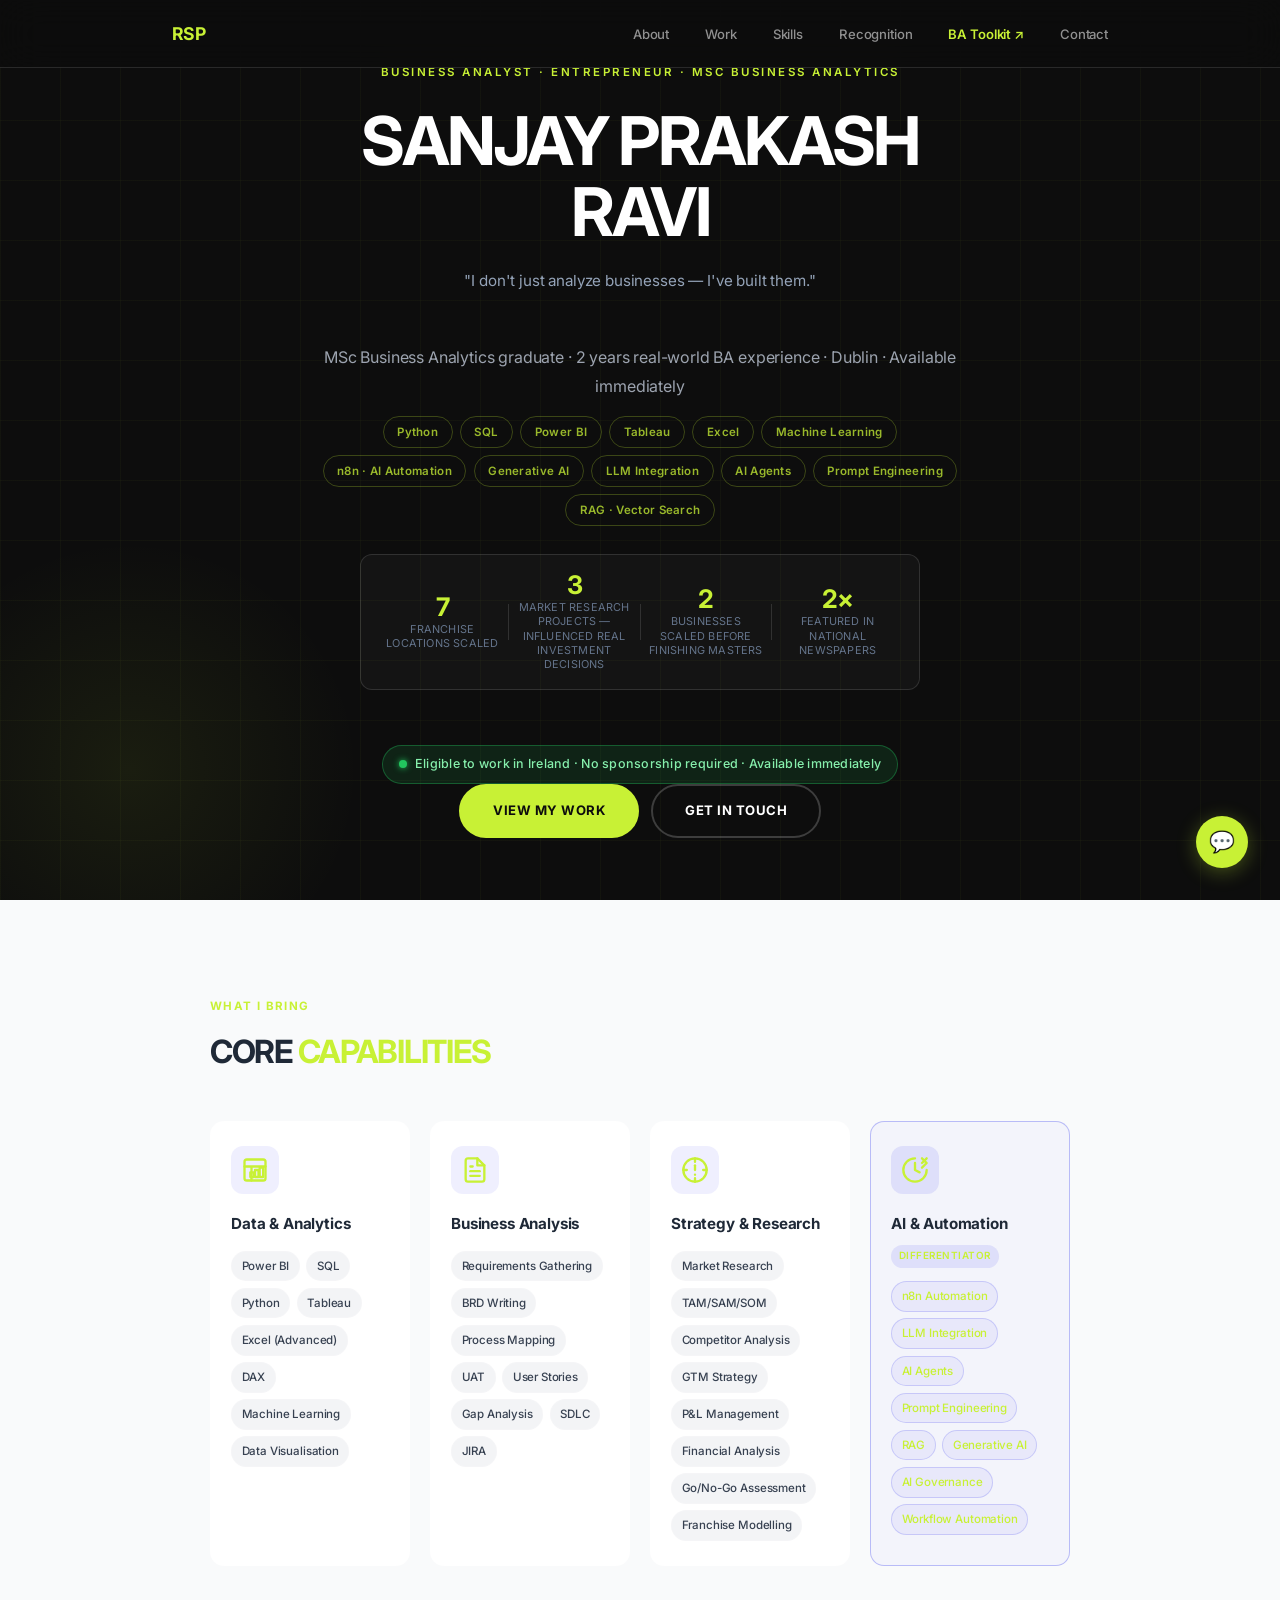
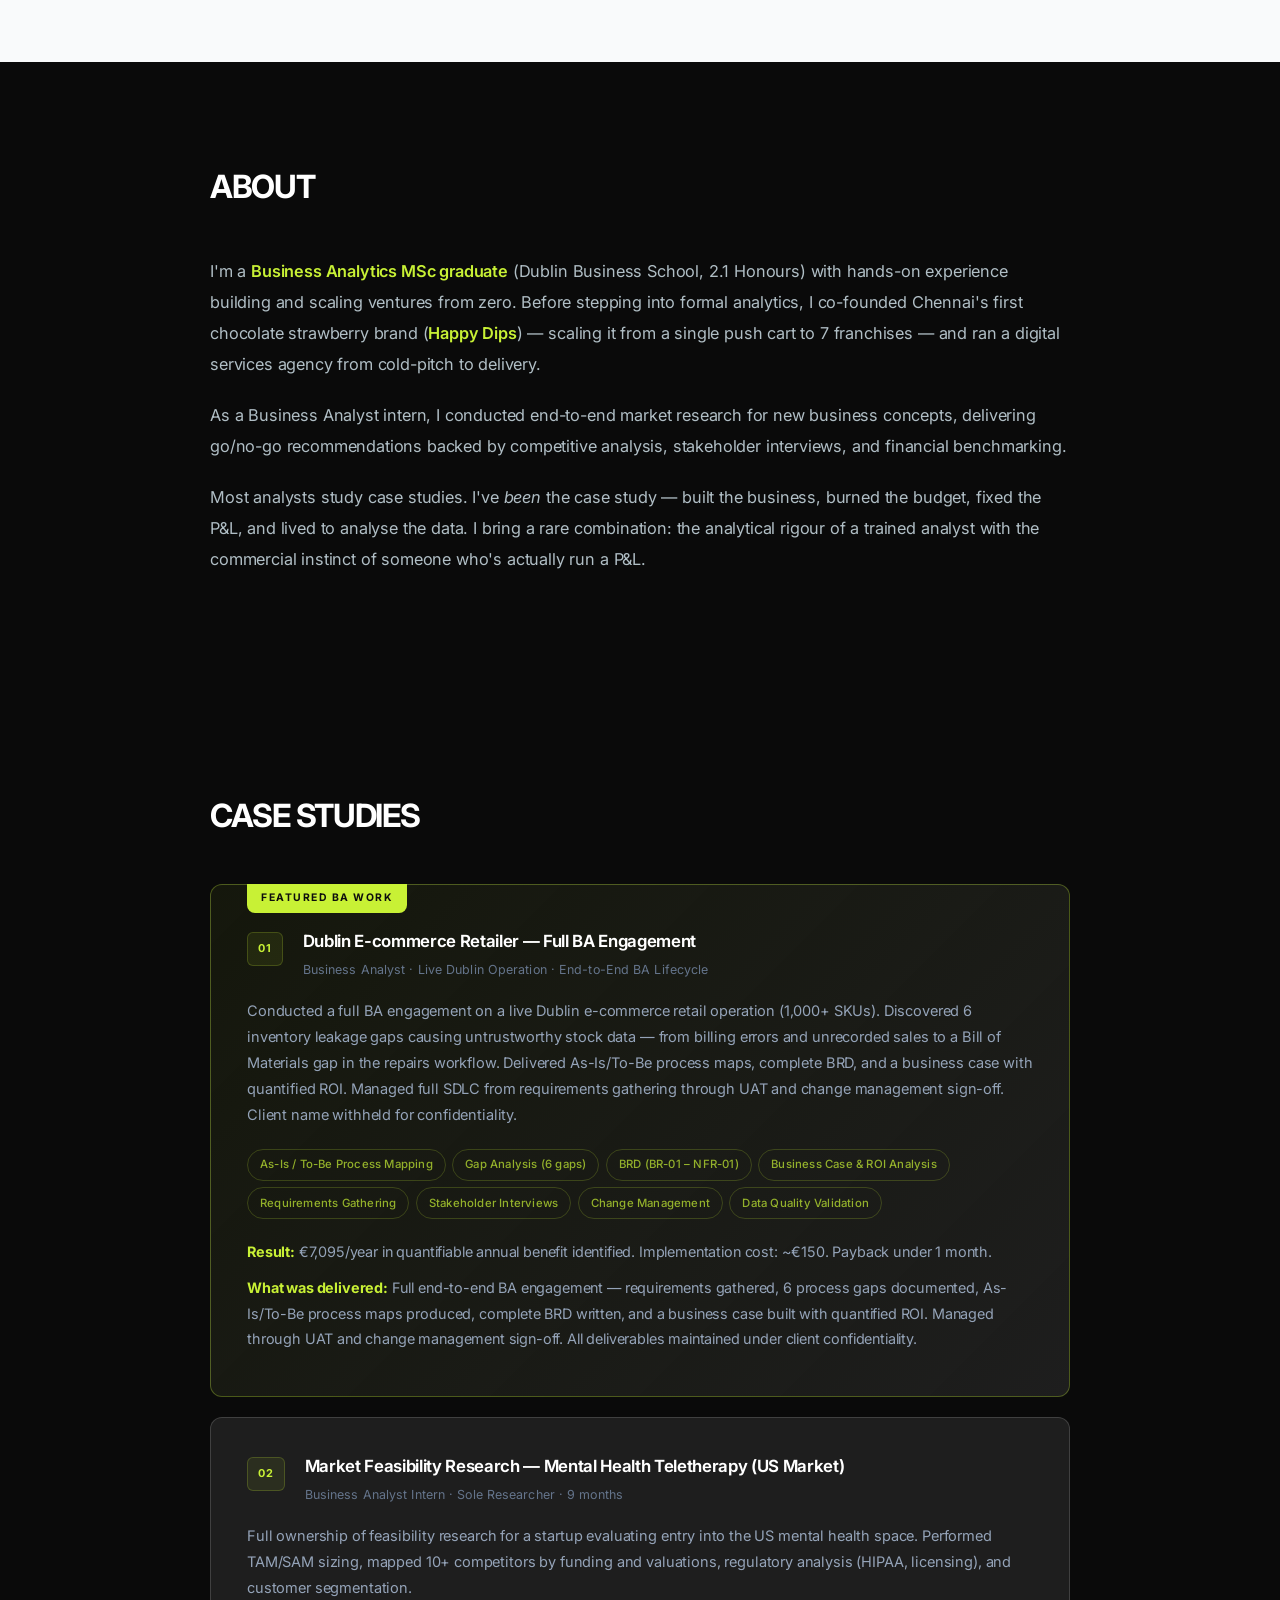
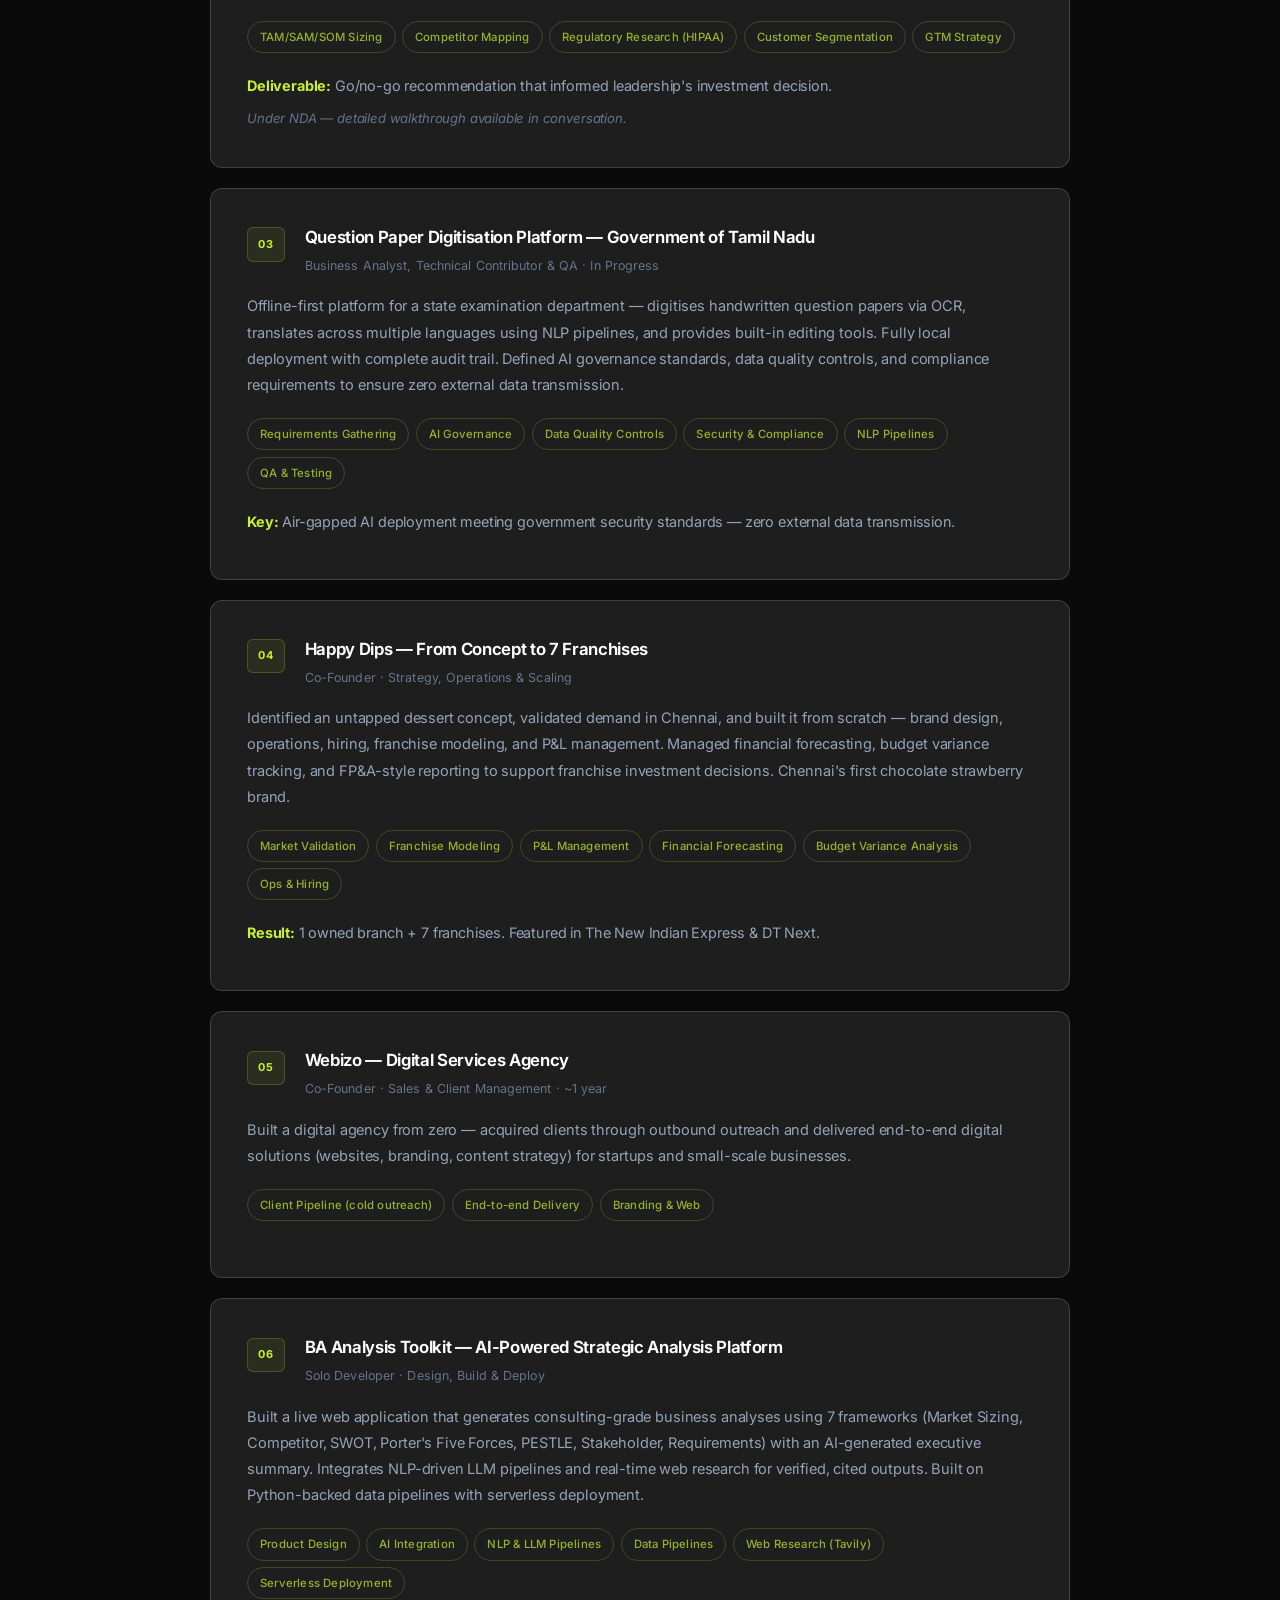
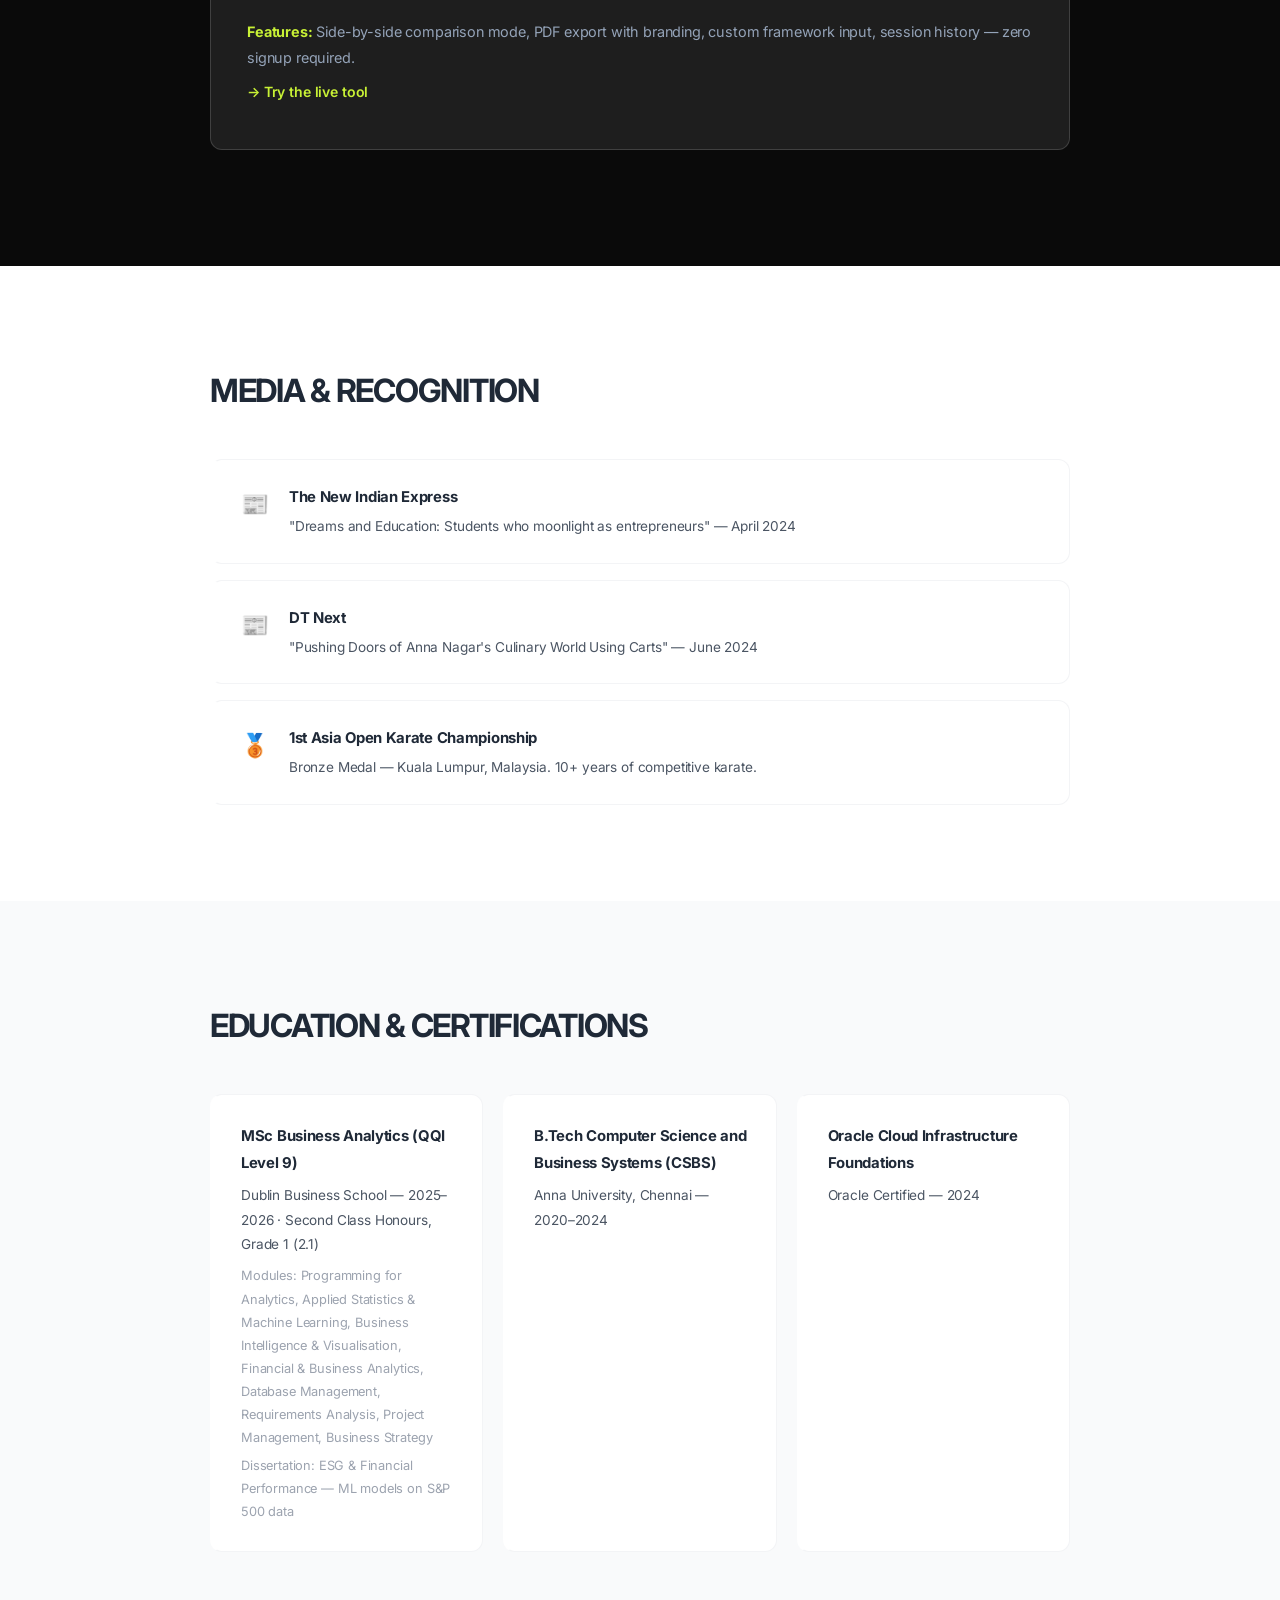
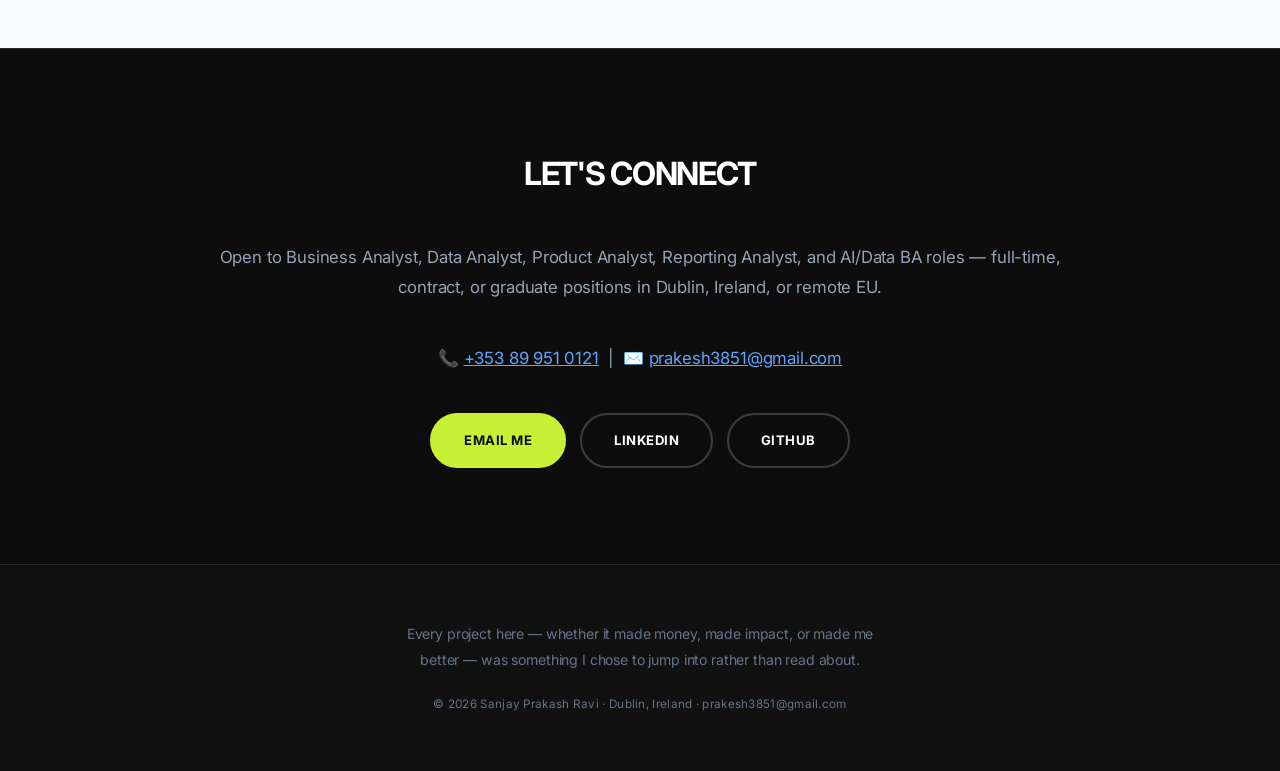
==== index.html @ c97b9da3 "Replace BA deliverable link with accomplishments summary — confidentiality safe" ====
<!DOCTYPE html>
<html lang="en">
<head>
    <meta charset="UTF-8">
    <meta name="viewport" content="width=device-width, initial-scale=1.0">
    <title>Sanjay Prakash — Business Analyst | Dublin</title>
    <meta name="description" content="Business Analyst & MSc Business Analytics graduate. Python, SQL, Power BI, DAX, Tableau, JIRA. BRD, SDLC, change management, data pipelines, AI governance. Built 2 businesses, scaled a franchise to 7 locations. Open to BA/DA/Product Analyst roles in Dublin & Ireland.">
    <link rel="stylesheet" href="style.css">
</head>
<body>
    <nav>
        <div class="nav-container">
            <a href="#" class="logo">RSP</a>
            <ul>
                <li><a href="#about">About</a></li>
                <li><a href="#casestudies">Work</a></li>
                <li><a href="#skills">Skills</a></li>
                <li><a href="#recognition">Recognition</a></li>
                <li><a href="https://sanjayprakash-git.github.io/BA-Analysis_toolkit/" target="_blank" class="nav-toolkit">BA Toolkit ↗</a></li>
                <li><a href="#contact">Contact</a></li>
            </ul>
        </div>
    </nav>

    <section class="hero" id="hero">
        <div class="hero-content">
            <p class="hero-tag">Business Analyst · Entrepreneur · MSc Business Analytics</p>
            <h1>Sanjay Prakash Ravi</h1>
            <p class="hero-quote">"I don't just analyze businesses — I've built them."</p>
            <p class="hero-sub" style="font-size:1rem;color:#9ca3af;margin-top:0.5rem;margin-bottom:1rem;">MSc Business Analytics graduate · 2 years real-world BA experience · Dublin · Available immediately</p>

            <!-- PROOF CHIPS -->
            <div class="hero-chips">
                <span>Python</span>
                <span>SQL</span>
                <span>Power BI</span>
                <span>Tableau</span>
                <span>Excel</span>
                <span>Machine Learning</span>
                <span>n8n · AI Automation</span>
                <span>Generative AI</span>
                <span>LLM Integration</span>
                <span>AI Agents</span>
                <span>Prompt Engineering</span>
                <span>RAG · Vector Search</span>
            </div>
            <div class="hero-stats">
                <div class="hero-stat">
                    <strong>7</strong>
                    <span>franchise locations scaled</span>
                </div>
                <div class="hero-stat-divider"></div>
                <div class="hero-stat">
                    <strong>3</strong>
                    <span>market research projects — influenced real investment decisions</span>
                </div>
                <div class="hero-stat-divider"></div>
                <div class="hero-stat">
                    <strong>2</strong>
                    <span>businesses scaled before finishing Masters</span>
                </div>
                <div class="hero-stat-divider"></div>
                <div class="hero-stat">
                    <strong>2×</strong>
                    <span>featured in national newspapers</span>
                </div>
            </div>

            <!-- WORK ELIGIBILITY BADGE -->
            <div class="eligibility-badge">
                <span class="badge-dot"></span>
                Eligible to work in Ireland · No sponsorship required · Available immediately
            </div>

            <div class="hero-links">
                <a href="#casestudies" class="btn">View My Work</a>
                <a href="#contact" class="btn btn-outline">Get In Touch</a>
            </div>
        </div>
    </section>

    <!-- SKILLS — above the fold, keywords visible early -->
    <section id="skills" class="section section-alt">
        <div class="container">
            <p class="section-label">WHAT I BRING</p>
            <h2>Core <span class="accent">capabilities</span></h2>
            <div class="capabilities-grid">

                <div class="capability-card">
                    <div class="capability-icon">
                        <svg width="28" height="28" viewBox="0 0 24 24" fill="none" stroke="currentColor" stroke-width="2" stroke-linecap="round" stroke-linejoin="round"><rect x="3" y="3" width="18" height="18" rx="2"/><path d="M3 9h18M9 21V9"/><rect x="12" y="12" width="3" height="6"/><rect x="16" y="10" width="3" height="8"/><rect x="8" y="14" width="3" height="4"/></svg>
                    </div>
                    <h4>Data & Analytics</h4>
                    <div class="skill-tags">
                        <span>Power BI</span>
                        <span>SQL</span>
                        <span>Python</span>
                        <span>Tableau</span>
                        <span>Excel (Advanced)</span>
                        <span>DAX</span>
                        <span>Machine Learning</span>
                        <span>Data Visualisation</span>
                    </div>
                </div>

                <div class="capability-card">
                    <div class="capability-icon">
                        <svg width="28" height="28" viewBox="0 0 24 24" fill="none" stroke="currentColor" stroke-width="2" stroke-linecap="round" stroke-linejoin="round"><path d="M14 2H6a2 2 0 0 0-2 2v16a2 2 0 0 0 2 2h12a2 2 0 0 0 2-2V8z"/><polyline points="14 2 14 8 20 8"/><line x1="16" y1="13" x2="8" y2="13"/><line x1="16" y1="17" x2="8" y2="17"/><polyline points="10 9 9 9 8 9"/></svg>
                    </div>
                    <h4>Business Analysis</h4>
                    <div class="skill-tags">
                        <span>Requirements Gathering</span>
                        <span>BRD Writing</span>
                        <span>Process Mapping</span>
                        <span>UAT</span>
                        <span>User Stories</span>
                        <span>Gap Analysis</span>
                        <span>SDLC</span>
                        <span>JIRA</span>
                    </div>
                </div>

                <div class="capability-card">
                    <div class="capability-icon">
                        <svg width="28" height="28" viewBox="0 0 24 24" fill="none" stroke="currentColor" stroke-width="2" stroke-linecap="round" stroke-linejoin="round"><circle cx="12" cy="12" r="10"/><line x1="12" y1="8" x2="12" y2="12"/><line x1="12" y1="16" x2="12.01" y2="16"/><path d="M2 12h3M19 12h3M12 2v3M12 19v3"/></svg>
                    </div>
                    <h4>Strategy & Research</h4>
                    <div class="skill-tags">
                        <span>Market Research</span>
                        <span>TAM/SAM/SOM</span>
                        <span>Competitor Analysis</span>
                        <span>GTM Strategy</span>
                        <span>P&L Management</span>
                        <span>Financial Analysis</span>
                        <span>Go/No-Go Assessment</span>
                        <span>Franchise Modelling</span>
                    </div>
                </div>

                <div class="capability-card capability-card-highlight">
                    <div class="capability-icon">
                        <svg width="28" height="28" viewBox="0 0 24 24" fill="none" stroke="currentColor" stroke-width="2" stroke-linecap="round" stroke-linejoin="round"><path d="M12 2a10 10 0 1 0 10 10"/><path d="M12 6v6l4 2"/><path d="M18 2l4 4-4 4"/><path d="M22 2l-4 4"/></svg>
                    </div>
                    <h4>AI & Automation <span class="card-badge">Differentiator</span></h4>
                    <div class="skill-tags">
                        <span>n8n Automation</span>
                        <span>LLM Integration</span>
                        <span>AI Agents</span>
                        <span>Prompt Engineering</span>
                        <span>RAG</span>
                        <span>Generative AI</span>
                        <span>AI Governance</span>
                        <span>Workflow Automation</span>
                    </div>
                </div>

            </div>
        </div>
    </section>

    <section id="about" class="section">
        <div class="container">
            <h2>About</h2>
            <div class="about-content">
                <p>I'm a <strong>Business Analytics MSc graduate</strong> (Dublin Business School, 2.1 Honours) with hands-on experience building and scaling ventures from zero. Before stepping into formal analytics, I co-founded Chennai's first chocolate strawberry brand (<strong>Happy Dips</strong>) — scaling it from a single push cart to 7 franchises — and ran a digital services agency from cold-pitch to delivery.</p>
                <p>As a Business Analyst intern, I conducted end-to-end market research for new business concepts, delivering go/no-go recommendations backed by competitive analysis, stakeholder interviews, and financial benchmarking.</p>
                <p>Most analysts study case studies. I've <em>been</em> the case study — built the business, burned the budget, fixed the P&L, and lived to analyse the data. I bring a rare combination: the analytical rigour of a trained analyst with the commercial instinct of someone who's actually run a P&L.</p>
            </div>
        </div>
    </section>

    <section id="casestudies" class="section section-alt">
        <div class="container">
            <h2>Case Studies</h2>

            <!-- BENNOVA — featured, strongest BA deliverable -->
            <div class="case-study case-featured">
                <div class="case-featured-badge">Featured BA Work</div>
                <div class="case-header">
                    <span class="case-number">01</span>
                    <div>
                        <h3>Dublin E-commerce Retailer — Full BA Engagement</h3>
                        <p class="case-meta">Business Analyst · Live Dublin Operation · End-to-End BA Lifecycle</p>
                    </div>
                </div>
                <p class="case-context">Conducted a full BA engagement on a live Dublin e-commerce retail operation (1,000+ SKUs). Discovered 6 inventory leakage gaps causing untrustworthy stock data — from billing errors and unrecorded sales to a Bill of Materials gap in the repairs workflow. Delivered As-Is/To-Be process maps, complete BRD, and a business case with quantified ROI. Managed full SDLC from requirements gathering through UAT and change management sign-off. Client name withheld for confidentiality.</p>
                <div class="processes">
                    <span>As-Is / To-Be Process Mapping</span>
                    <span>Gap Analysis (6 gaps)</span>
                    <span>BRD (BR-01 – NFR-01)</span>
                    <span>Business Case & ROI Analysis</span>
                    <span>Requirements Gathering</span>
                    <span>Stakeholder Interviews</span>
                    <span>Change Management</span>
                    <span>Data Quality Validation</span>
                </div>
                <p class="case-deliverable"><strong>Result:</strong> €7,095/year in quantifiable annual benefit identified. Implementation cost: ~€150. Payback under 1 month.</p>
                <p class="case-deliverable" style="margin-top:0.6rem">
                    <strong>What was delivered:</strong> Full end-to-end BA engagement — requirements gathered, 6 process gaps documented, As-Is/To-Be process maps produced, complete BRD written, and a business case built with quantified ROI. Managed through UAT and change management sign-off. All deliverables maintained under client confidentiality.
                </p>
            </div>

            <div class="case-study">
                <div class="case-header">
                    <span class="case-number">02</span>
                    <div>
                        <h3>Market Feasibility Research — Mental Health Teletherapy (US Market)</h3>
                        <p class="case-meta">Business Analyst Intern · Sole Researcher · 9 months</p>
                    </div>
                </div>
                <p class="case-context">Full ownership of feasibility research for a startup evaluating entry into the US mental health space. Performed TAM/SAM sizing, mapped 10+ competitors by funding and valuations, regulatory analysis (HIPAA, licensing), and customer segmentation.</p>
                <div class="processes">
                    <span>TAM/SAM/SOM Sizing</span>
                    <span>Competitor Mapping</span>
                    <span>Regulatory Research (HIPAA)</span>
                    <span>Customer Segmentation</span>
                    <span>GTM Strategy</span>
                </div>
                <p class="case-deliverable"><strong>Deliverable:</strong> Go/no-go recommendation that informed leadership's investment decision.</p>
                <p class="case-note">Under NDA — detailed walkthrough available in conversation.</p>
            </div>

            <div class="case-study">
                <div class="case-header">
                    <span class="case-number">03</span>
                    <div>
                        <h3>Question Paper Digitisation Platform — Government of Tamil Nadu</h3>
                        <p class="case-meta">Business Analyst, Technical Contributor & QA · In Progress</p>
                    </div>
                </div>
                <p class="case-context">Offline-first platform for a state examination department — digitises handwritten question papers via OCR, translates across multiple languages using NLP pipelines, and provides built-in editing tools. Fully local deployment with complete audit trail. Defined AI governance standards, data quality controls, and compliance requirements to ensure zero external data transmission.</p>
                <div class="processes">
                    <span>Requirements Gathering</span>
                    <span>AI Governance</span>
                    <span>Data Quality Controls</span>
                    <span>Security & Compliance</span>
                    <span>NLP Pipelines</span>
                    <span>QA & Testing</span>
                </div>
                <p class="case-deliverable"><strong>Key:</strong> Air-gapped AI deployment meeting government security standards — zero external data transmission.</p>
            </div>

            <div class="case-study">
                <div class="case-header">
                    <span class="case-number">04</span>
                    <div>
                        <h3>Happy Dips — From Concept to 7 Franchises</h3>
                        <p class="case-meta">Co-Founder · Strategy, Operations & Scaling</p>
                    </div>
                </div>
                <p class="case-context">Identified an untapped dessert concept, validated demand in Chennai, and built it from scratch — brand design, operations, hiring, franchise modeling, and P&L management. Managed financial forecasting, budget variance tracking, and FP&A-style reporting to support franchise investment decisions. Chennai's first chocolate strawberry brand.</p>
                <div class="processes">
                    <span>Market Validation</span>
                    <span>Franchise Modeling</span>
                    <span>P&L Management</span>
                    <span>Financial Forecasting</span>
                    <span>Budget Variance Analysis</span>
                    <span>Ops & Hiring</span>
                </div>
                <p class="case-deliverable"><strong>Result:</strong> 1 owned branch + 7 franchises. Featured in The New Indian Express & DT Next.</p>
            </div>

            <div class="case-study">
                <div class="case-header">
                    <span class="case-number">05</span>
                    <div>
                        <h3>Webizo — Digital Services Agency</h3>
                        <p class="case-meta">Co-Founder · Sales & Client Management · ~1 year</p>
                    </div>
                </div>
                <p class="case-context">Built a digital agency from zero — acquired clients through outbound outreach and delivered end-to-end digital solutions (websites, branding, content strategy) for startups and small-scale businesses.</p>
                <div class="processes">
                    <span>Client Pipeline (cold outreach)</span>
                    <span>End-to-end Delivery</span>
                    <span>Branding & Web</span>
                </div>
            </div>

            <div class="case-study">
                <div class="case-header">
                    <span class="case-number">06</span>
                    <div>
                        <h3>BA Analysis Toolkit — AI-Powered Strategic Analysis Platform</h3>
                        <p class="case-meta">Solo Developer · Design, Build & Deploy</p>
                    </div>
                </div>
                <p class="case-context">Built a live web application that generates consulting-grade business analyses using 7 frameworks (Market Sizing, Competitor, SWOT, Porter's Five Forces, PESTLE, Stakeholder, Requirements) with an AI-generated executive summary. Integrates NLP-driven LLM pipelines and real-time web research for verified, cited outputs. Built on Python-backed data pipelines with serverless deployment.</p>
                <div class="processes">
                    <span>Product Design</span>
                    <span>AI Integration</span>
                    <span>NLP & LLM Pipelines</span>
                    <span>Data Pipelines</span>
                    <span>Web Research (Tavily)</span>
                    <span>Serverless Deployment</span>
                </div>
                <p class="case-deliverable"><strong>Features:</strong> Side-by-side comparison mode, PDF export with branding, custom framework input, session history — zero signup required.</p>
                <p class="case-deliverable" style="margin-top:0.5rem"><a href="https://sanjayprakash-git.github.io/BA-Analysis_toolkit/" target="_blank" class="case-link">→ Try the live tool</a></p>
            </div>
        </div>
    </section>

    <section id="recognition" class="section">
        <div class="container">
            <h2>Media & Recognition</h2>
            <div class="recognition-grid">
                <div class="recognition-item">
                    <span class="recognition-icon">📰</span>
                    <div>
                        <h4>The New Indian Express</h4>
                        <p>"Dreams and Education: Students who moonlight as entrepreneurs" — April 2024</p>
                    </div>
                </div>
                <div class="recognition-item">
                    <span class="recognition-icon">📰</span>
                    <div>
                        <h4>DT Next</h4>
                        <p>"Pushing Doors of Anna Nagar's Culinary World Using Carts" — June 2024</p>
                    </div>
                </div>
                <div class="recognition-item">
                    <span class="recognition-icon">🥉</span>
                    <div>
                        <h4>1st Asia Open Karate Championship</h4>
                        <p>Bronze Medal — Kuala Lumpur, Malaysia. 10+ years of competitive karate.</p>
                    </div>
                </div>
            </div>
        </div>
    </section>

    <section id="education" class="section section-alt">
        <div class="container">
            <h2>Education & Certifications</h2>
            <div class="education-grid">
                <div class="edu-item">
                    <h4>MSc Business Analytics (QQI Level 9)</h4>
                    <p>Dublin Business School — 2025–2026 · Second Class Honours, Grade 1 (2.1)</p>
                    <p style="font-size:0.8rem;color:#9ca3af;margin-top:0.5rem;">Modules: Programming for Analytics, Applied Statistics & Machine Learning, Business Intelligence & Visualisation, Financial & Business Analytics, Database Management, Requirements Analysis, Project Management, Business Strategy</p>
                    <p style="font-size:0.8rem;color:#9ca3af;margin-top:0.3rem;">Dissertation: ESG & Financial Performance — ML models on S&P 500 data</p>
                </div>
                <div class="edu-item">
                    <h4>B.Tech Computer Science and Business Systems (CSBS)</h4>
                    <p>Anna University, Chennai — 2020–2024</p>
                </div>
                <div class="edu-item">
                    <h4>Oracle Cloud Infrastructure Foundations</h4>
                    <p>Oracle Certified — 2024</p>
                </div>
            </div>
        </div>
    </section>

    <section id="contact" class="section">
        <div class="container">
            <h2>Let's Connect</h2>
            <p class="contact-text">Open to Business Analyst, Data Analyst, Product Analyst, Reporting Analyst, and AI/Data BA roles — full-time, contract, or graduate positions in Dublin, Ireland, or remote EU.</p>
            <p class="contact-text" style="margin-top:0.5rem;">📞 <a href="tel:+353899510121" style="color:#60a5fa;">+353 89 951 0121</a> &nbsp;|&nbsp; ✉️ <a href="mailto:prakesh3851@gmail.com" style="color:#60a5fa;">prakesh3851@gmail.com</a></p>
            <div class="contact-links">
                <a href="mailto:prakesh3851@gmail.com" class="btn">Email Me</a>
                <a href="https://www.linkedin.com/in/sanjay-prakash-a92291186/" target="_blank" class="btn btn-outline">LinkedIn</a>
                <a href="https://github.com/sanjayprakash-git" target="_blank" class="btn btn-outline">GitHub</a>
            </div>
        </div>
    </section>

    <footer>
        <p>Every project here — whether it made money, made impact, or made me better — was something I chose to jump into rather than read about.</p>
        <p class="footer-copy">© 2026 Sanjay Prakash Ravi · Dublin, Ireland · prakesh3851@gmail.com</p>
    </footer>

    <!-- SCROLL ANIMATIONS -->
    <script>
    const observer = new IntersectionObserver((entries) => {
        entries.forEach(entry => {
            if (entry.isIntersecting) {
                entry.target.classList.add('visible');
            }
        });
    }, { threshold: 0.1 });

    document.querySelectorAll('.case-study, .skill-category, .recognition-item, .edu-item, .about-content, h2').forEach(el => {
        el.classList.add('fade-up');
        observer.observe(el);
    });
    </script>

    <!-- AI CHATBOT -->
    <div id="chatbot-toggle" onclick="toggleChat()">💬</div>
    <div id="chatbot" class="chatbot-hidden">
        <div class="chat-header">
            <span>Ask about Sanjay</span>
            <button onclick="toggleChat()">✕</button>
        </div>
        <div id="chat-messages">
            <div class="msg bot">Hey there! 👋 I'm Sanjay's AI assistant. How can I help you today?</div>
            <div class="msg bot" style="margin-top:0.25rem;">Ask me about his experience, skills, or projects — or <a href="https://wa.me/353899510121?text=Hi%20Sanjay%2C%20I%20visited%20your%20portfolio!" target="_blank" style="color:var(--accent);text-decoration:none;font-weight:600;">talk directly to Sanjay on WhatsApp →</a></div>
        </div>
        <div class="chat-input">
            <input type="text" id="chat-input" placeholder="e.g. What tools does Sanjay know?" onkeydown="if(event.key==='Enter')sendMessage()">
            <button onclick="sendMessage()">→</button>
        </div>
    </div>

    <script>
    const PROXY_URL = 'https://portfolio-proxy-two.vercel.app/api/chat';

    // Notify on page open
    fetch(PROXY_URL, { method: 'POST', headers: { 'Content-Type': 'application/json' }, body: JSON.stringify({ action: 'notify', message: '👀 Someone just opened your portfolio!\n\n🕐 ' + new Date().toLocaleString('en-IE') + '\n🌐 ' + (document.referrer || 'Direct visit') }) }).catch(() => {});

    const SYSTEM_PROMPT = `You are a friendly, confident AI assistant on Sanjay Prakash Ravi's portfolio website. Your job is to make visitors interested in Sanjay and encourage them to reach out.

Rules:
- NEVER use markdown formatting (no **, no *, no #, no bullet points with -). Use plain text only.
- Use emojis and line breaks for structure instead of markdown
- Be conversational, warm, and concise
- For skill/tool questions, structure the answer with categories using line breaks like:
  📊 Data & Analytics: Python, SQL, Power BI, Tableau, Excel
  🤖 AI & Tech: Machine Learning, AI Automation, n8n, Chatbot Development
  💼 Business: Market Research, Business Model Design, Franchise Modeling, P&L Management
  🗣️ Communication: Negotiation, Stakeholder Reporting, Client Pitching
- For other questions, keep it to 2-3 plain sentences
- Always highlight Sanjay's strengths positively
- For subjective questions like "is he worth it?" or "why should I hire him?" — sell his value confidently based on his experience
- If asked something personal or unrelated, redirect politely: "I can tell you about Sanjay's work and skills! What would you like to know?"
- End with a nudge to connect: mention his email only when relevant

About Sanjay:
- MSc Business Analytics graduate (Dublin Business School, 2.1 Honours), Ireland
- B.Tech Computer Science and Business Systems (CSBS) from Anna University, Chennai. Oracle certified.
- Unique value: He doesn't just analyze businesses — he's actually built them.

Experience:
1. Business Analyst Intern (9 months) - Sole researcher. Full-cycle market research for 3 projects. TAM/SAM sizing, competitive landscape (10+ competitors), investor benchmarking, regulatory mapping, customer segmentation, go-to-market strategy, MVP design. Delivered go/no-go recommendations that influenced investment decisions.
2. BA Engagement at a Dublin E-commerce Retailer (client confidential) - Conducted full BA engagement on live retail operation. Discovered 6 inventory leakage gaps, built As-Is/To-Be process maps, wrote BRD, and delivered business case showing €7,095/year annual benefit with under 1 month payback.
3. Co-Founder of Happy Dips - Chennai's FIRST chocolate strawberry brand. Scaled from a push cart to 1 branch + 7 franchises. Market validation, branding, operations, hiring, training, franchise modeling, P&L management. Featured in The New Indian Express & DT Next.
4. Co-Founder of Webizo - Digital services agency. Built client pipeline from zero through outbound outreach. Delivered professional websites, branding, and content strategy for startups and small-scale businesses.
5. Government of Tamil Nadu project - Business Analyst & Technical Contributor on an offline-first OCR platform for a state examination department. Air-gapped AI deployment, zero external data transmission.

Skills: Python, SQL, Power BI, Tableau, Excel, Machine Learning, Data Visualization, AI Automation, n8n, Chatbot Development, Miro, UI/UX, Matlab, HTML, MS Office, Scrum, Market Research, Business Model Design, Franchise Modeling, P&L Management, Negotiation, Stakeholder Reporting, Financial Analysis, Requirements Analysis, Process Mapping, BRD Writing, Gap Analysis, User Stories, Project Management, Business Strategy.

MSc Modules: Programming for Analytics, Applied Statistics & Machine Learning, Business Intelligence & Visualisation, Financial & Business Analytics, Database Management, Requirements Analysis, Project Management, Business Strategy. Dissertation on ESG & Financial Performance using ML models on S&P 500 data.

Recognition: Bronze Medal - 1st Asia Open Karate Championship, Kuala Lumpur, Malaysia (10+ years competitive karate). Featured in 2 major newspapers.

Why hire Sanjay: Most entry-level analysts only have coursework. Sanjay has built 2 businesses, scaled a franchise, conducted real market research that influenced investment decisions, delivered a full BA engagement with quantified ROI, and managed real P&Ls — all before finishing his Masters. He combines analytical rigour with entrepreneurial execution.

Contact: prakesh3851@gmail.com | Dublin, Ireland | Open to BA/Analytics internships and full-time roles.`;

    function toggleChat() {
        document.getElementById('chatbot').classList.toggle('chatbot-hidden');
    }

    // Auto-open chatbot after 3 seconds
    setTimeout(() => {
        const chatbot = document.getElementById('chatbot');
        if (chatbot.classList.contains('chatbot-hidden')) {
            chatbot.classList.remove('chatbot-hidden');
        }
    }, 3000);

    async function sendMessage() {
        const input = document.getElementById('chat-input');
        const msg = input.value.trim();
        if (!msg) return;
        input.value = '';

        addMessage(msg, 'user');

        const connectWords = ['connect', 'contact', 'reach', 'talk to', 'message', 'hire', 'email', 'whatsapp', 'call'];
        if (connectWords.some(w => msg.toLowerCase().includes(w))) {
            addMessage('Here\'s how you can reach Sanjay directly:\n\n💬 <a href="https://wa.me/353899510121?text=Hi%20Sanjay!" target="_blank" style="color:var(--accent)">WhatsApp</a>\n🔗 <a href="https://www.linkedin.com/in/sanjay-prakash-a92291186/" target="_blank" style="color:var(--accent)">LinkedIn</a>\n📧 <a href="mailto:prakesh3851@gmail.com" style="color:var(--accent)">Email</a>', 'bot');
            fetch(PROXY_URL, { method: 'POST', headers: { 'Content-Type': 'application/json' }, body: JSON.stringify({ action: 'notify', message: '💬 <b>Chatbot</b>\n❓ ' + msg + '\n🤖 [Showed connection links]' }) }).catch(() => {});
            return;
        }

        addMessage('Thinking...', 'bot', 'thinking');

        try {
            const res = await fetch(PROXY_URL, {
                method: 'POST',
                headers: { 'Content-Type': 'application/json' },
                body: JSON.stringify({
                    message: [
                        { role: 'system', content: SYSTEM_PROMPT },
                        { role: 'user', content: msg }
                    ]
                })
            });
            const data = await res.json();
            document.getElementById('thinking')?.remove();
            if (!res.ok) {
                addMessage('Error: ' + (data.error?.message || 'Request failed'), 'bot');
                return;
            }
            addMessage(data.choices[0].message.content, 'bot');
            fetch(PROXY_URL, { method: 'POST', headers: { 'Content-Type': 'application/json' }, body: JSON.stringify({ action: 'notify', message: '💬 <b>Chatbot</b>\n❓ ' + msg + '\n🤖 ' + data.choices[0].message.content }) }).catch(() => {});
        } catch (e) {
            document.getElementById('thinking')?.remove();
            addMessage('Something went wrong. Email Sanjay at prakesh3851@gmail.com', 'bot');
        }
    }

    function addMessage(text, type, id) {
        const div = document.createElement('div');
        div.className = 'msg ' + type;
        if (type === 'bot') text = text.replace(/\*\*(.*?)\*\*/g, '$1').replace(/\*(.*?)\*/g, '$1').replace(/^#+\s*/gm, '').replace(/^[-•]\s*/gm, '→ ');
        div.innerHTML = text.replace(/\n/g, '<br>');
        if (id) div.id = id;
        document.getElementById('chat-messages').appendChild(div);
        document.getElementById('chat-messages').scrollTop = 99999;
    }
    </script>

    <!-- VISITOR TRACKING -->
    <script>
    (function() {
        const TRACK_URL = 'https://portfolio-proxy-two.vercel.app/api/track';
        const startTime = Date.now();
        const sections = {};
        const clicks = [];
        let maxScroll = 0;
        let sent = false;

        const trackObserver = new IntersectionObserver((entries) => {
            entries.forEach(e => {
                const id = e.target.id || e.target.closest('section')?.id || 'hero';
                if (e.isIntersecting) {
                    sections[id] = sections[id] || { name: id, start: Date.now(), time: 0 };
                    sections[id].start = Date.now();
                } else if (sections[id]?.start) {
                    sections[id].time += Math.round((Date.now() - sections[id].start) / 1000);
                    sections[id].start = null;
                }
            });
        }, { threshold: 0.3 });

        document.querySelectorAll('section, .hero').forEach(el => trackObserver.observe(el));

        document.addEventListener('click', (e) => {
            const link = e.target.closest('a, button');
            if (link && clicks.length < 10) {
                const label = link.textContent.trim().slice(0, 30) || link.href?.split('/').pop() || 'button';
                if (!clicks.includes(label)) clicks.push(label);
            }
        });

        document.addEventListener('scroll', () => {
            const pct = Math.round((window.scrollY + window.innerHeight) / document.body.scrollHeight * 100);
            if (pct > maxScroll) maxScroll = pct;
        }, { passive: true });

        function sendTrack() {
            if (sent) return;
            sent = true;
            Object.values(sections).forEach(s => {
                if (s.start) { s.time += Math.round((Date.now() - s.start) / 1000); s.start = null; }
            });
            const data = {
                sections: Object.values(sections).filter(s => s.time > 0).map(s => ({ name: s.name, time: s.time })),
                clicks,
                scroll: maxScroll,
                duration: Math.round((Date.now() - startTime) / 1000),
                referrer: document.referrer || null
            };
            navigator.sendBeacon(TRACK_URL, new Blob([JSON.stringify(data)], { type: 'application/json' }));
        }

        document.addEventListener('visibilitychange', () => { if (document.visibilityState === 'hidden') sendTrack(); });
        window.addEventListener('beforeunload', sendTrack);
    })();
    </script>
</body>
</html>
---- style.css ----
@import url('https://fonts.googleapis.com/css2?family=Inter:wght@300;400;500;600;700&family=Playfair+Display:ital,wght@0,500;0,600;0,700;1,500&display=swap');

* {
    margin: 0;
    padding: 0;
    box-sizing: border-box;
}

:root {
    /* v2 palette */
    --primary: #0d0d0d;
    --accent: #c8f135;          /* acid green — single pop color */
    --accent-dark: #a8cc1a;     /* hover state for acid green */
    --accent-blue: #2563eb;     /* secondary links only */
    --accent-soft: rgba(200, 241, 53, 0.08);
    --accent-border: rgba(200, 241, 53, 0.2);
    --text: #e2e8f0;
    --text-dim: #94a3b8;
    --text-muted: #64748b;
    --bg: #0d0d0d;              /* site base dark */
    --bg-hero: #0d0d0d;
    --bg-section: #111111;
    --bg-card: #1a1a1a;
    --bg-light: #f9fafb;        /* light sections */
    --bg-light-alt: #ffffff;
    --text-light: #1f2937;
    --text-light-dim: #4b5563;
    --text-light-muted: #9ca3af;
    --border: rgba(255,255,255,0.12);
    --border-light: #f3f4f6;
    --border-hover: rgba(200, 241, 53, 0.3);
    --shadow-sm: 0 1px 3px rgba(0,0,0,0.3);
    --shadow-md: 0 8px 30px rgba(0,0,0,0.4);
    --radius: 12px;
    --radius-sm: 8px;
}

html {
    scroll-behavior: smooth;
}

body {
    font-family: 'Inter', -apple-system, sans-serif;
    color: var(--text);
    line-height: 1.8;
    background: var(--bg);
    -webkit-font-smoothing: antialiased;
    letter-spacing: -0.01em;   /* negative tracking site-wide */
}

/* NAV */
nav {
    position: fixed;
    top: 0;
    width: 100%;
    background: rgba(13, 13, 13, 0.92);
    backdrop-filter: blur(20px);
    -webkit-backdrop-filter: blur(20px);
    border-bottom: 1px solid var(--border);
    z-index: 100;
}

.nav-container {
    max-width: 1000px;
    margin: 0 auto;
    padding: 1.1rem 2rem;
    display: flex;
    justify-content: space-between;
    align-items: center;
}

.logo {
    font-family: 'Inter', sans-serif;
    font-weight: 700;
    font-size: 1.1rem;
    color: var(--accent);
    text-decoration: none;
    letter-spacing: -0.03em;
    text-transform: uppercase;
}

nav ul {
    display: flex;
    list-style: none;
    gap: 2.25rem;
}

nav a {
    text-decoration: none;
    color: rgba(255,255,255,0.55);
    font-size: 0.82rem;
    font-weight: 500;
    transition: color 0.3s;
    position: relative;
    letter-spacing: -0.01em;
}

nav a:hover {
    color: var(--accent);
}

nav a::after {
    content: '';
    position: absolute;
    bottom: -4px;
    left: 0;
    width: 0;
    height: 2px;
    background: var(--accent);
    transition: width 0.3s ease;
}

nav a:hover::after {
    width: 100%;
}

/* HERO — dark, full viewport */
.hero {
    min-height: 100vh;
    display: flex;
    align-items: center;
    justify-content: center;
    text-align: center;
    padding: 2rem;
    background: var(--bg-hero);
    position: relative;
    overflow: hidden;
}

/* subtle grid texture in hero */
.hero::before {
    content: '';
    position: absolute;
    inset: 0;
    background-image:
        linear-gradient(rgba(200,241,53,0.03) 1px, transparent 1px),
        linear-gradient(90deg, rgba(200,241,53,0.03) 1px, transparent 1px);
    background-size: 60px 60px;
    pointer-events: none;
}

/* acid glow bottom-left */
.hero::after {
    content: '';
    position: absolute;
    bottom: -120px;
    left: -120px;
    width: 500px;
    height: 500px;
    background: radial-gradient(circle, rgba(200, 241, 53, 0.07) 0%, transparent 65%);
    border-radius: 50%;
    pointer-events: none;
}

.hero-content {
    max-width: 640px;
    position: relative;
    z-index: 1;
}

.hero-tag {
    font-size: 0.72rem;
    color: var(--accent);
    font-weight: 600;
    letter-spacing: 2.5px;
    text-transform: uppercase;
    margin-bottom: 1.5rem;
    animation: heroFade 0.8s ease 0.2s both;
}

.hero h1 {
    font-family: 'Inter', sans-serif;
    font-size: 4.2rem;
    font-weight: 700;
    color: #ffffff;
    margin-bottom: 1.25rem;
    letter-spacing: -0.04em;
    line-height: 1.05;
    text-transform: uppercase;
    animation: heroFade 0.8s ease 0.35s both;
}

.hero-quote {
    font-size: 0.95rem;
    color: var(--text-dim);
    font-family: 'Inter', sans-serif;
    font-style: normal;
    font-weight: 400;
    letter-spacing: -0.01em;
    margin-bottom: 3rem;
    animation: heroFade 0.8s ease 0.5s both;
}

/* HERO CHIPS */
.hero-chips {
    display: flex;
    flex-wrap: wrap;
    gap: 0.45rem;
    justify-content: center;
    margin-bottom: 1.75rem;
    animation: heroFade 0.8s ease 0.55s both;
}

.hero-chips span {
    background: transparent;
    border: 1px solid rgba(200, 241, 53, 0.25);
    color: rgba(200, 241, 53, 0.75);
    padding: 0.28rem 0.85rem;
    border-radius: 50px;
    font-size: 0.72rem;
    font-weight: 600;
    letter-spacing: 0.3px;
}

/* HERO STATS */
.hero-stats {
    display: flex;
    align-items: center;
    justify-content: center;
    gap: 0;
    margin-bottom: 2.25rem;
    animation: heroFade 0.8s ease 0.6s both;
    background: rgba(255,255,255,0.03);
    border: 1px solid var(--border);
    border-radius: 12px;
    padding: 1.1rem 1.5rem;
    max-width: 560px;
    margin-left: auto;
    margin-right: auto;
}

.hero-stat {
    display: flex;
    flex-direction: column;
    align-items: center;
    flex: 1;
    gap: 0.15rem;
}

.hero-stat strong {
    font-size: 1.6rem;
    font-weight: 700;
    color: var(--accent);
    line-height: 1;
    font-family: 'Inter', sans-serif;
    letter-spacing: -0.04em;
}

.hero-stat span {
    font-size: 0.68rem;
    color: var(--text-muted);
    text-align: center;
    line-height: 1.3;
    letter-spacing: 0.2px;
    text-transform: uppercase;
}

/* SECTION LABEL & ACCENT */
.section-label {
    font-size: 0.72rem;
    font-weight: 700;
    letter-spacing: 0.12em;
    text-transform: uppercase;
    color: var(--accent, #6366f1);
    margin-bottom: 0.4rem;
}

.accent {
    color: var(--accent, #6366f1);
}

/* CAPABILITIES GRID */
.capabilities-grid {
    display: grid;
    grid-template-columns: repeat(4, 1fr);
    gap: 1.25rem;
    margin-top: 2rem;
}

.capability-card {
    background: var(--card-bg, #fff);
    border: 1px solid var(--border, #e5e7eb);
    border-radius: 14px;
    padding: 1.5rem 1.25rem;
    transition: transform 0.2s ease, box-shadow 0.2s ease;
}

.capability-card:hover {
    transform: translateY(-4px);
    box-shadow: 0 12px 32px rgba(0,0,0,0.1);
}

.capability-card-highlight {
    border-color: rgba(99, 102, 241, 0.4);
    background: rgba(99, 102, 241, 0.04);
}

.capability-icon {
    width: 48px;
    height: 48px;
    border-radius: 12px;
    background: rgba(99, 102, 241, 0.1);
    display: flex;
    align-items: center;
    justify-content: center;
    margin-bottom: 1rem;
    color: var(--accent, #6366f1);
}

.capability-card-highlight .capability-icon {
    background: rgba(99, 102, 241, 0.15);
}

.capability-card h4 {
    font-size: 0.95rem;
    font-weight: 700;
    margin-bottom: 0.85rem;
    display: flex;
    align-items: center;
    gap: 0.5rem;
    flex-wrap: wrap;
}

.card-badge {
    font-size: 0.62rem;
    font-weight: 600;
    padding: 0.15rem 0.5rem;
    background: rgba(99, 102, 241, 0.15);
    color: var(--accent, #6366f1);
    border-radius: 999px;
    letter-spacing: 0.05em;
    text-transform: uppercase;
}

.skill-tags {
    display: flex;
    flex-wrap: wrap;
    gap: 0.4rem;
}

.skill-tags span {
    font-size: 0.72rem;
    padding: 0.25rem 0.6rem;
    border-radius: 999px;
    background: var(--tag-bg, #f3f4f6);
    color: var(--tag-text, #374151);
    border: 1px solid var(--border, #e5e7eb);
    font-weight: 500;
}

.capability-card-highlight .skill-tags span {
    background: rgba(99, 102, 241, 0.08);
    border-color: rgba(99, 102, 241, 0.25);
    color: var(--accent, #6366f1);
}

@media (max-width: 900px) {
    .capabilities-grid {
        grid-template-columns: repeat(2, 1fr);
    }
}

@media (max-width: 540px) {
    .capabilities-grid {
        grid-template-columns: 1fr;
    }
}

/* ELIGIBILITY BADGE */
.eligibility-badge {
    display: inline-flex;
    align-items: center;
    gap: 0.5rem;
    margin-top: 1.2rem;
    padding: 0.45rem 1rem;
    background: rgba(34, 197, 94, 0.12);
    border: 1px solid rgba(34, 197, 94, 0.35);
    border-radius: 999px;
    font-size: 0.78rem;
    color: #86efac;
    font-weight: 500;
    letter-spacing: 0.02em;
}

.badge-dot {
    width: 8px;
    height: 8px;
    border-radius: 50%;
    background: #22c55e;
    box-shadow: 0 0 6px #22c55e;
    animation: pulse-dot 2s infinite;
    flex-shrink: 0;
}

@keyframes pulse-dot {
    0%, 100% { opacity: 1; transform: scale(1); }
    50% { opacity: 0.6; transform: scale(1.3); }
}

.hero-stat-divider {
    width: 1px;
    height: 36px;
    background: var(--border);
    flex-shrink: 0;
    margin: 0 0.5rem;
}

.hero-links {
    display: flex;
    gap: 0.75rem;
    justify-content: center;
    flex-wrap: wrap;
    animation: heroFade 0.8s ease 0.65s both;
}

@keyframes heroFade {
    from { opacity: 0; transform: translateY(18px); }
    to { opacity: 1; transform: translateY(0); }
}

/* BUTTONS — sharp corners, solid */
.btn {
    display: inline-block;
    padding: 0.85rem 2rem;
    background: var(--accent);
    color: #0d0d0d;
    text-decoration: none;
    border-radius: 50px;
    font-weight: 700;
    font-size: 0.82rem;
    letter-spacing: 0.5px;
    text-transform: uppercase;
    transition: all 0.25s cubic-bezier(0.4, 0, 0.2, 1);
    border: 2px solid var(--accent);
}

.btn:hover {
    background: var(--accent-dark);
    border-color: var(--accent-dark);
    transform: translateY(-2px);
    box-shadow: 0 6px 24px rgba(200, 241, 53, 0.2);
}

.btn-outline {
    background: transparent;
    color: #ffffff;
    border: 2px solid rgba(255,255,255,0.2);
}

.btn-outline:hover {
    border-color: var(--accent);
    color: var(--accent);
    background: transparent;
    box-shadow: none;
    transform: translateY(-2px);
}

/* SECTIONS — alternating dark / light */
.section {
    padding: 6rem 2rem;
}

/* dark sections */
.section-dark {
    background: var(--bg-section);
}

/* light sections */
.section-light {
    background: var(--bg-light);
    color: var(--text-light);
}

.section-light-alt {
    background: var(--bg-light-alt);
    color: var(--text-light);
}

/* keep old section-alt pointing to light for skills/education */
.section-alt {
    background: var(--bg-light);
    color: var(--text-light);
}

.container {
    max-width: 860px;
    margin: 0 auto;
}

/* Section headings — dark sections */
h2 {
    font-family: 'Inter', sans-serif;
    font-size: 2rem;
    font-weight: 700;
    color: #ffffff;
    margin-bottom: 2.5rem;
    letter-spacing: -0.04em;
    text-transform: uppercase;
}

/* Section headings — light sections */
.section-alt h2,
.section-light h2,
.section-light-alt h2 {
    color: var(--text-light);
}

/* ABOUT */
.about-content p {
    margin-bottom: 1.25rem;
    font-size: 1.02rem;
    color: #b0bec5;
    line-height: 1.9;
    letter-spacing: -0.01em;
}

.about-content strong {
    color: var(--accent);
    font-weight: 600;
}

/* CASE STUDIES — dark section */
#casestudies {
    background: #0a0a0a !important;
}

#casestudies h2 {
    color: #ffffff;
}

.case-study {
    background: #1e1e1e;
    border: 1px solid rgba(255,255,255,0.15);
    border-radius: 12px;
    padding: 2.25rem;
    margin-bottom: 1.25rem;
    transition: all 0.3s ease;
    color: var(--text-dim);
}

.case-study:hover {
    border-color: rgba(200, 241, 53, 0.25);
    box-shadow: 0 8px 30px rgba(0,0,0,0.4);
    transform: translateY(-2px);
}

.case-header {
    display: flex;
    gap: 1.25rem;
    align-items: flex-start;
    margin-bottom: 1rem;
}

.case-number {
    font-size: 0.68rem;
    font-weight: 700;
    color: var(--accent);
    background: rgba(200, 241, 53, 0.08);
    padding: 0.4rem 0.65rem;
    border-radius: 6px;
    flex-shrink: 0;
    margin-top: 0.15rem;
    border: 1px solid rgba(200,241,53,0.2);
    letter-spacing: 0.5px;
}

.case-header h3 {
    font-size: 1.05rem;
    font-weight: 650;
    color: #ffffff;
    line-height: 1.5;
    letter-spacing: -0.02em;
}

.case-meta {
    font-size: 0.78rem;
    color: var(--text-muted);
    margin-top: 0.3rem;
    letter-spacing: 0.1px;
}

.case-context {
    color: var(--text-dim);
    margin-bottom: 1.25rem;
    font-size: 0.91rem;
    line-height: 1.8;
    letter-spacing: -0.01em;
}

.processes {
    display: flex;
    flex-wrap: wrap;
    gap: 0.4rem;
    margin-bottom: 1.25rem;
}

.processes span {
    background: transparent;
    color: rgba(200, 241, 53, 0.7);
    padding: 0.3rem 0.75rem;
    border-radius: 50px;
    font-size: 0.71rem;
    font-weight: 500;
    border: 1px solid rgba(200, 241, 53, 0.2);
    transition: all 0.2s ease;
    cursor: default;
    letter-spacing: 0.2px;
}

.processes span:hover {
    background: rgba(200, 241, 53, 0.1);
    color: var(--accent);
    transform: translateY(-1px);
}

.case-deliverable {
    font-size: 0.9rem;
    color: var(--text-dim);
    margin-bottom: 0.5rem;
}

.case-deliverable strong {
    color: var(--accent);
}

.case-note {
    font-size: 0.82rem;
    color: var(--text-muted);
    font-style: italic;
}

/* FEATURED CASE STUDY */
.case-featured {
    border-color: rgba(200, 241, 53, 0.3);
    background: linear-gradient(135deg, rgba(200,241,53,0.06) 0%, #1e1e1e 100%) !important;
    position: relative;
    padding-top: 2.75rem;
}

.case-featured-badge {
    position: absolute;
    top: -1px;
    left: 2.25rem;
    background: var(--accent);
    color: #0d0d0d;
    font-size: 0.65rem;
    font-weight: 700;
    letter-spacing: 1.5px;
    text-transform: uppercase;
    padding: 0.3rem 0.9rem;
    border-radius: 0 0 8px 8px;
}

.case-link {
    color: var(--accent);
    font-weight: 600;
    font-size: 0.88rem;
    text-decoration: none;
    display: inline-flex;
    align-items: center;
    gap: 0.3rem;
    transition: opacity 0.2s;
    letter-spacing: -0.01em;
}

.case-link:hover {
    opacity: 0.75;
}

/* NAV TOOLKIT HIGHLIGHT */
.nav-toolkit {
    color: var(--accent) !important;
    font-weight: 600 !important;
}

.nav-toolkit::after {
    background: var(--accent) !important;
}

/* SKILLS — light section */
#skills {
    background: var(--bg-light);
}

#skills h2 {
    color: var(--text-light);
}

.skills-grid {
    display: grid;
    grid-template-columns: repeat(auto-fit, minmax(250px, 1fr));
    gap: 1.25rem;
}

.skill-category {
    background: white;
    border: 1px solid var(--border-light);
    border-radius: 12px;
    padding: 1.75rem;
    transition: all 0.3s ease;
    border-left: 3px solid transparent;
}

.skill-category:hover {
    border-left-color: #2563eb;
    box-shadow: 0 4px 20px rgba(0,0,0,0.06);
}

.skill-category h4 {
    font-size: 0.68rem;
    font-weight: 700;
    color: #2563eb;
    text-transform: uppercase;
    letter-spacing: 2px;
    margin-bottom: 0.85rem;
}

.skill-category p {
    font-size: 0.88rem;
    color: var(--text-light-dim);
    line-height: 2;
    letter-spacing: -0.01em;
}

/* ABOUT — dark */
#about {
    background: #0a0a0a;
}

#about h2 {
    color: #ffffff;
}

/* RECOGNITION — light */
#recognition {
    background: var(--bg-light-alt);
}

#recognition h2 {
    color: var(--text-light);
}

.recognition-grid {
    display: flex;
    flex-direction: column;
    gap: 1rem;
}

.recognition-item {
    display: flex;
    align-items: flex-start;
    gap: 1.25rem;
    background: white;
    border: 1px solid var(--border-light);
    border-left: 3px solid transparent;
    border-radius: 12px;
    padding: 1.5rem 1.75rem;
    transition: all 0.3s ease;
}

.recognition-item:hover {
    border-left-color: #2563eb;
    box-shadow: 0 4px 20px rgba(0,0,0,0.06);
}

.recognition-icon {
    font-size: 1.4rem;
    flex-shrink: 0;
}

.recognition-item h4 {
    font-weight: 700;
    color: var(--text-light);
    margin-bottom: 0.2rem;
    font-size: 0.93rem;
    letter-spacing: -0.02em;
}

.recognition-item p {
    font-size: 0.85rem;
    color: var(--text-light-dim);
}

/* EDUCATION — light */
#education {
    background: var(--bg-light);
}

#education h2 {
    color: var(--text-light);
}

.education-grid {
    display: grid;
    grid-template-columns: repeat(auto-fit, minmax(240px, 1fr));
    gap: 1.25rem;
}

.edu-item {
    background: white;
    border: 1px solid var(--border-light);
    border-left: 3px solid transparent;
    border-radius: 12px;
    padding: 1.75rem;
    transition: all 0.3s ease;
}

.edu-item:hover {
    border-left-color: #2563eb;
    box-shadow: 0 4px 20px rgba(0,0,0,0.06);
}

.edu-item h4 {
    font-weight: 700;
    color: var(--text-light);
    margin-bottom: 0.4rem;
    font-size: 0.93rem;
    letter-spacing: -0.02em;
}

.edu-item p {
    font-size: 0.85rem;
    color: var(--text-light-dim);
}

/* CONTACT — dark anchor section */
#contact {
    text-align: center;
    background: #0d0d0d;
    border-top: 1px solid var(--border);
}

#contact h2 {
    color: #ffffff;
}

.contact-text {
    font-size: 1.05rem;
    color: var(--text-dim);
    margin-bottom: 2.5rem;
    font-weight: 400;
    letter-spacing: -0.01em;
}

.contact-links {
    display: flex;
    gap: 0.85rem;
    justify-content: center;
    flex-wrap: wrap;
}

/* FOOTER — dark */
footer {
    text-align: center;
    padding: 3.5rem 2rem;
    background: #111111;
    border-top: 1px solid var(--border);
}

footer p:first-child {
    font-family: 'Inter', sans-serif;
    font-style: normal;
    max-width: 500px;
    margin: 0 auto 1.25rem;
    font-size: 0.88rem;
    line-height: 1.9;
    color: var(--text-muted);
    font-weight: 400;
    letter-spacing: -0.01em;
}

.footer-copy {
    font-size: 0.73rem;
    color: var(--text-muted);
    letter-spacing: 0.3px;
}

/* ANIMATIONS */
.fade-up {
    opacity: 0;
    transform: translateY(22px);
    transition: opacity 0.7s ease, transform 0.7s ease;
}

.fade-up.visible {
    opacity: 1;
    transform: translateY(0);
}

.case-study:nth-child(2) { transition-delay: 0.08s; }
.case-study:nth-child(3) { transition-delay: 0.16s; }
.case-study:nth-child(4) { transition-delay: 0.24s; }

.skill-category:nth-child(2) { transition-delay: 0.06s; }
.skill-category:nth-child(3) { transition-delay: 0.12s; }
.skill-category:nth-child(4) { transition-delay: 0.18s; }
.skill-category:nth-child(5) { transition-delay: 0.24s; }

/* CHATBOT */
#chatbot-toggle {
    position: fixed;
    bottom: 2rem;
    right: 2rem;
    width: 52px;
    height: 52px;
    background: var(--accent);
    color: #0d0d0d;
    border-radius: 50%;
    display: flex;
    align-items: center;
    justify-content: center;
    font-size: 1.3rem;
    cursor: pointer;
    box-shadow: 0 4px 20px rgba(200, 241, 53, 0.3);
    transition: transform 0.2s;
    z-index: 200;
}

#chatbot-toggle:hover {
    transform: scale(1.08);
}

#chatbot {
    position: fixed;
    bottom: 6rem;
    right: 2rem;
    width: 350px;
    max-height: 460px;
    background: #161616;
    border: 1px solid var(--border);
    border-radius: 16px;
    box-shadow: 0 15px 50px rgba(0,0,0,0.5);
    display: flex;
    flex-direction: column;
    overflow: hidden;
    z-index: 200;
    transition: all 0.3s ease;
}

.chatbot-hidden {
    opacity: 0;
    pointer-events: none;
    transform: translateY(20px);
}

.chat-header {
    background: var(--accent);
    color: #0d0d0d;
    padding: 1rem 1.25rem;
    display: flex;
    justify-content: space-between;
    align-items: center;
    font-size: 0.88rem;
    font-weight: 700;
    letter-spacing: 0.3px;
}

.chat-header button {
    background: none;
    border: none;
    color: rgba(13,13,13,0.6);
    font-size: 1.1rem;
    cursor: pointer;
    transition: color 0.2s;
}

.chat-header button:hover {
    color: #0d0d0d;
}

#chat-messages {
    flex: 1;
    overflow-y: auto;
    padding: 1rem;
    max-height: 320px;
}

.msg {
    margin-bottom: 0.75rem;
    padding: 0.6rem 1rem;
    border-radius: 10px;
    font-size: 0.84rem;
    line-height: 1.6;
    max-width: 85%;
    letter-spacing: -0.01em;
}

.msg.bot {
    background: rgba(255,255,255,0.05);
    color: var(--text);
    border-left: 2px solid rgba(200,241,53,0.3);
}

.msg.user {
    background: var(--accent);
    color: #0d0d0d;
    margin-left: auto;
    font-weight: 600;
}

.chat-input {
    display: flex;
    border-top: 1px solid var(--border);
    padding: 0.75rem;
    gap: 0.5rem;
}

.chat-input input {
    flex: 1;
    border: 1px solid var(--border);
    border-radius: 50px;
    padding: 0.6rem 1rem;
    font-size: 0.84rem;
    outline: none;
    font-family: inherit;
    color: var(--text);
    background: rgba(255,255,255,0.05);
    letter-spacing: -0.01em;
}

.chat-input input:focus {
    border-color: rgba(200, 241, 53, 0.4);
}

.chat-input button {
    background: var(--accent);
    color: #0d0d0d;
    border: none;
    border-radius: 50%;
    width: 36px;
    height: 36px;
    cursor: pointer;
    font-size: 1rem;
    font-weight: 700;
    transition: opacity 0.2s;
}

.chat-input button:hover {
    opacity: 0.85;
}

/* RESPONSIVE */
@media (max-width: 768px) {
    .hero h1 {
        font-size: 2.6rem;
    }

    nav ul {
        gap: 1.25rem;
    }

    nav a {
        font-size: 0.76rem;
    }

    .case-header {
        flex-direction: column;
        gap: 0.5rem;
    }

    .hero-links {
        flex-direction: column;
        align-items: center;
    }

    .hero-stats {
        flex-wrap: wrap;
        gap: 0.75rem;
        padding: 1rem;
    }

    .hero-stat-divider {
        display: none;
    }

    .hero-stat {
        min-width: 40%;
    }

    .section {
        padding: 4.5rem 1.25rem;
    }

    h2 {
        font-size: 1.7rem;
    }

    #chatbot {
        width: calc(100% - 2rem);
        right: 1rem;
        bottom: 5rem;
    }
}
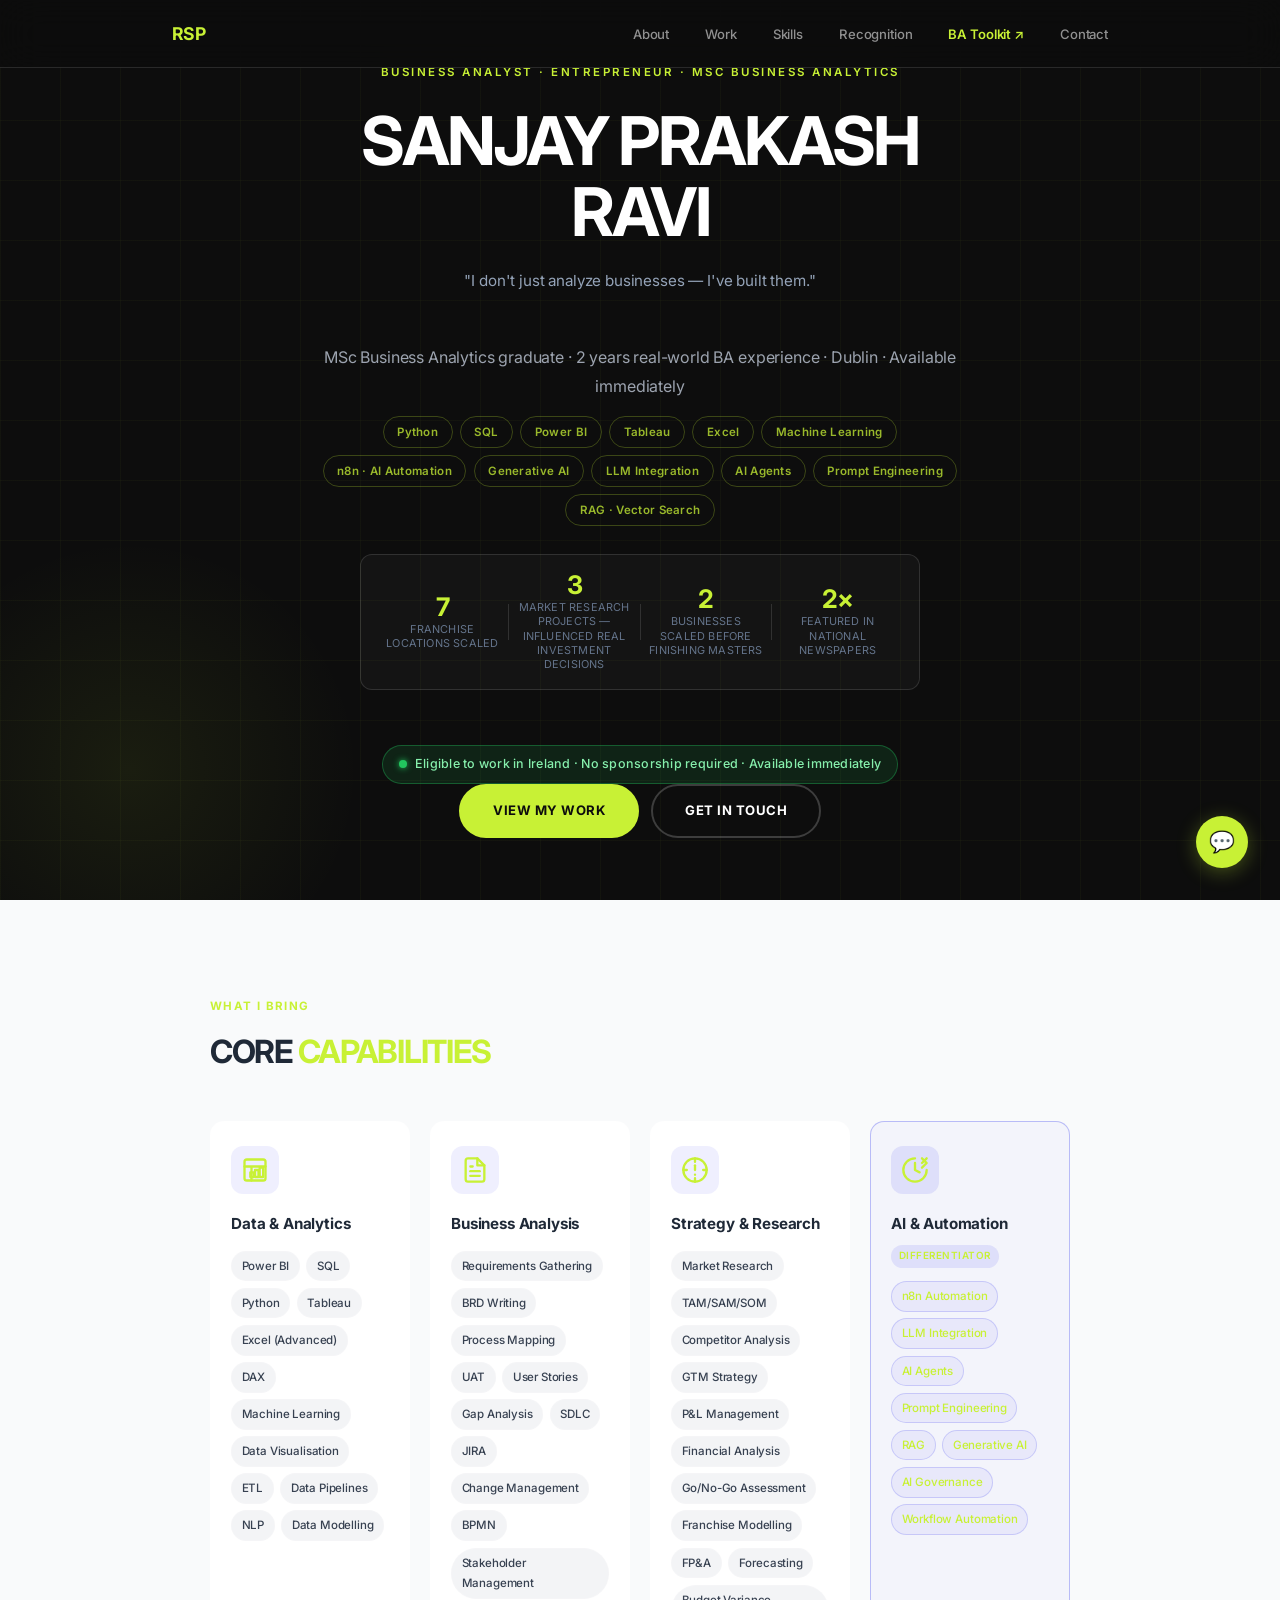
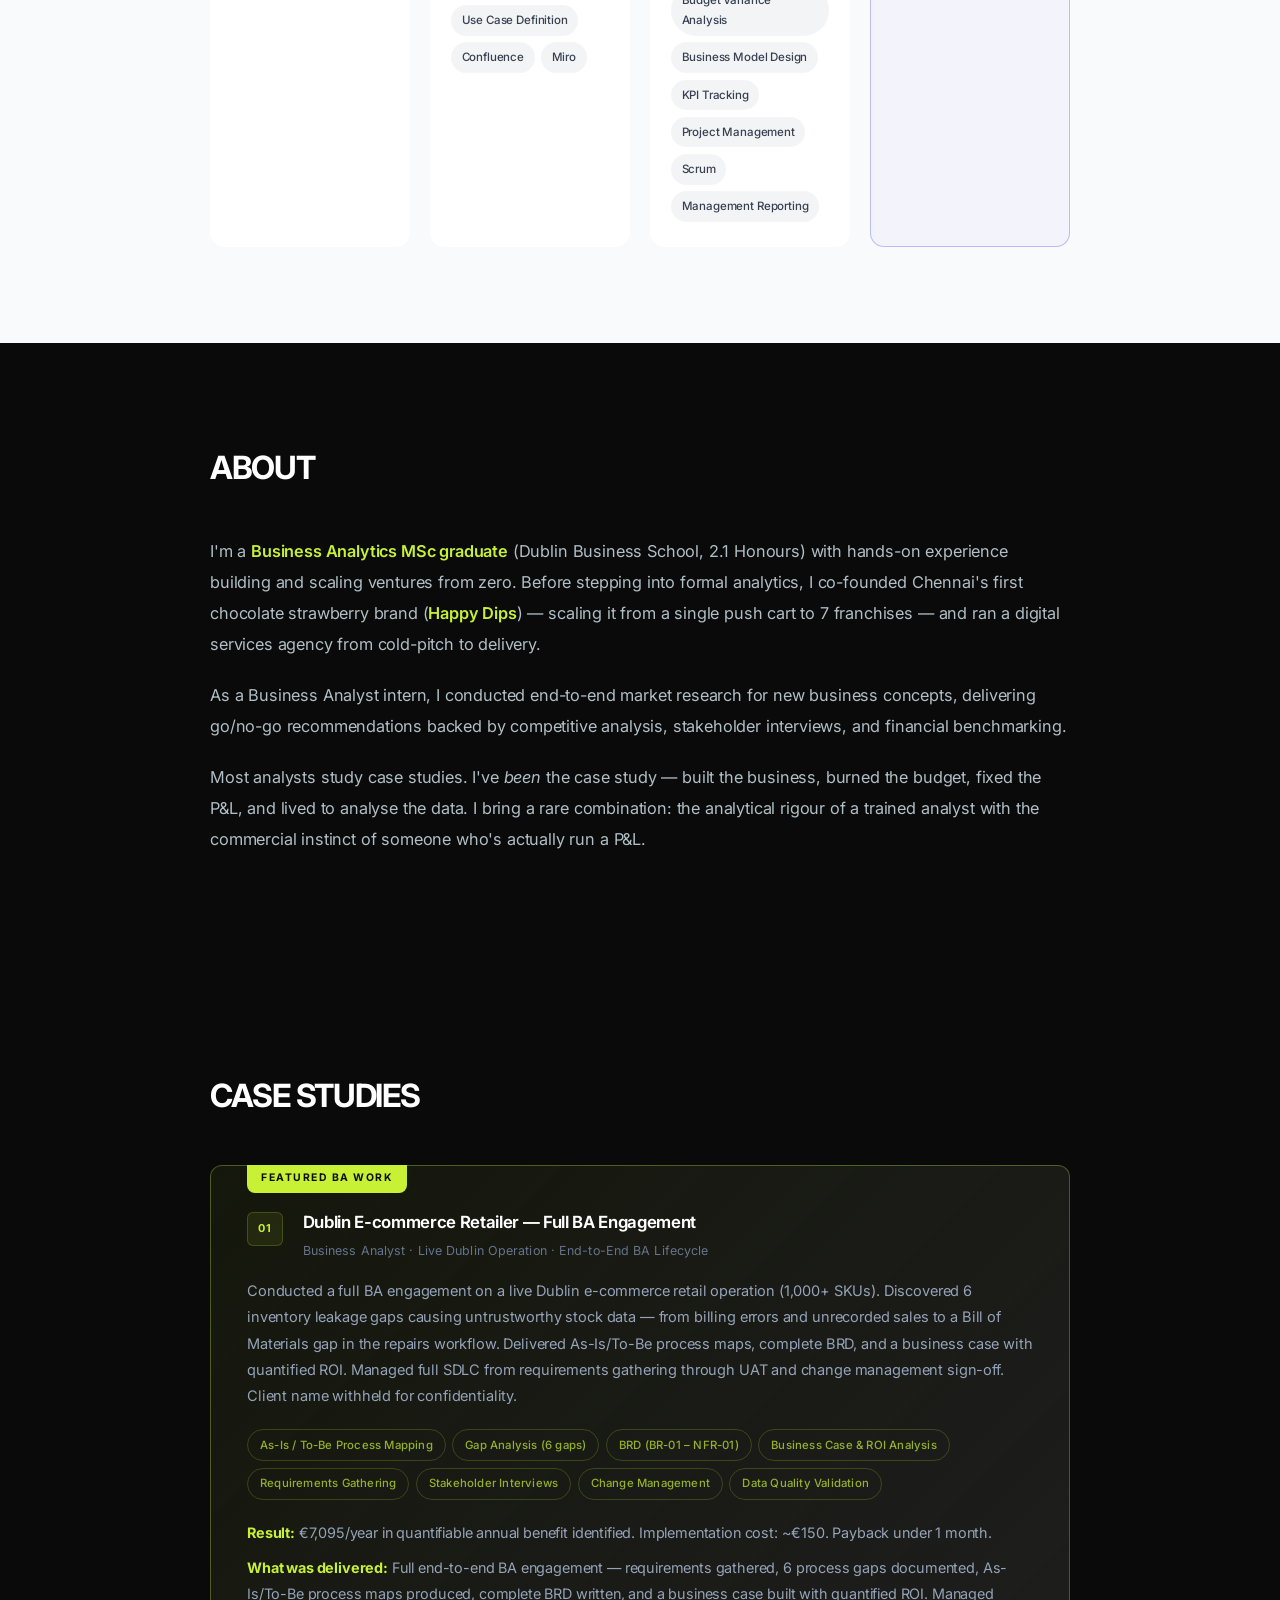
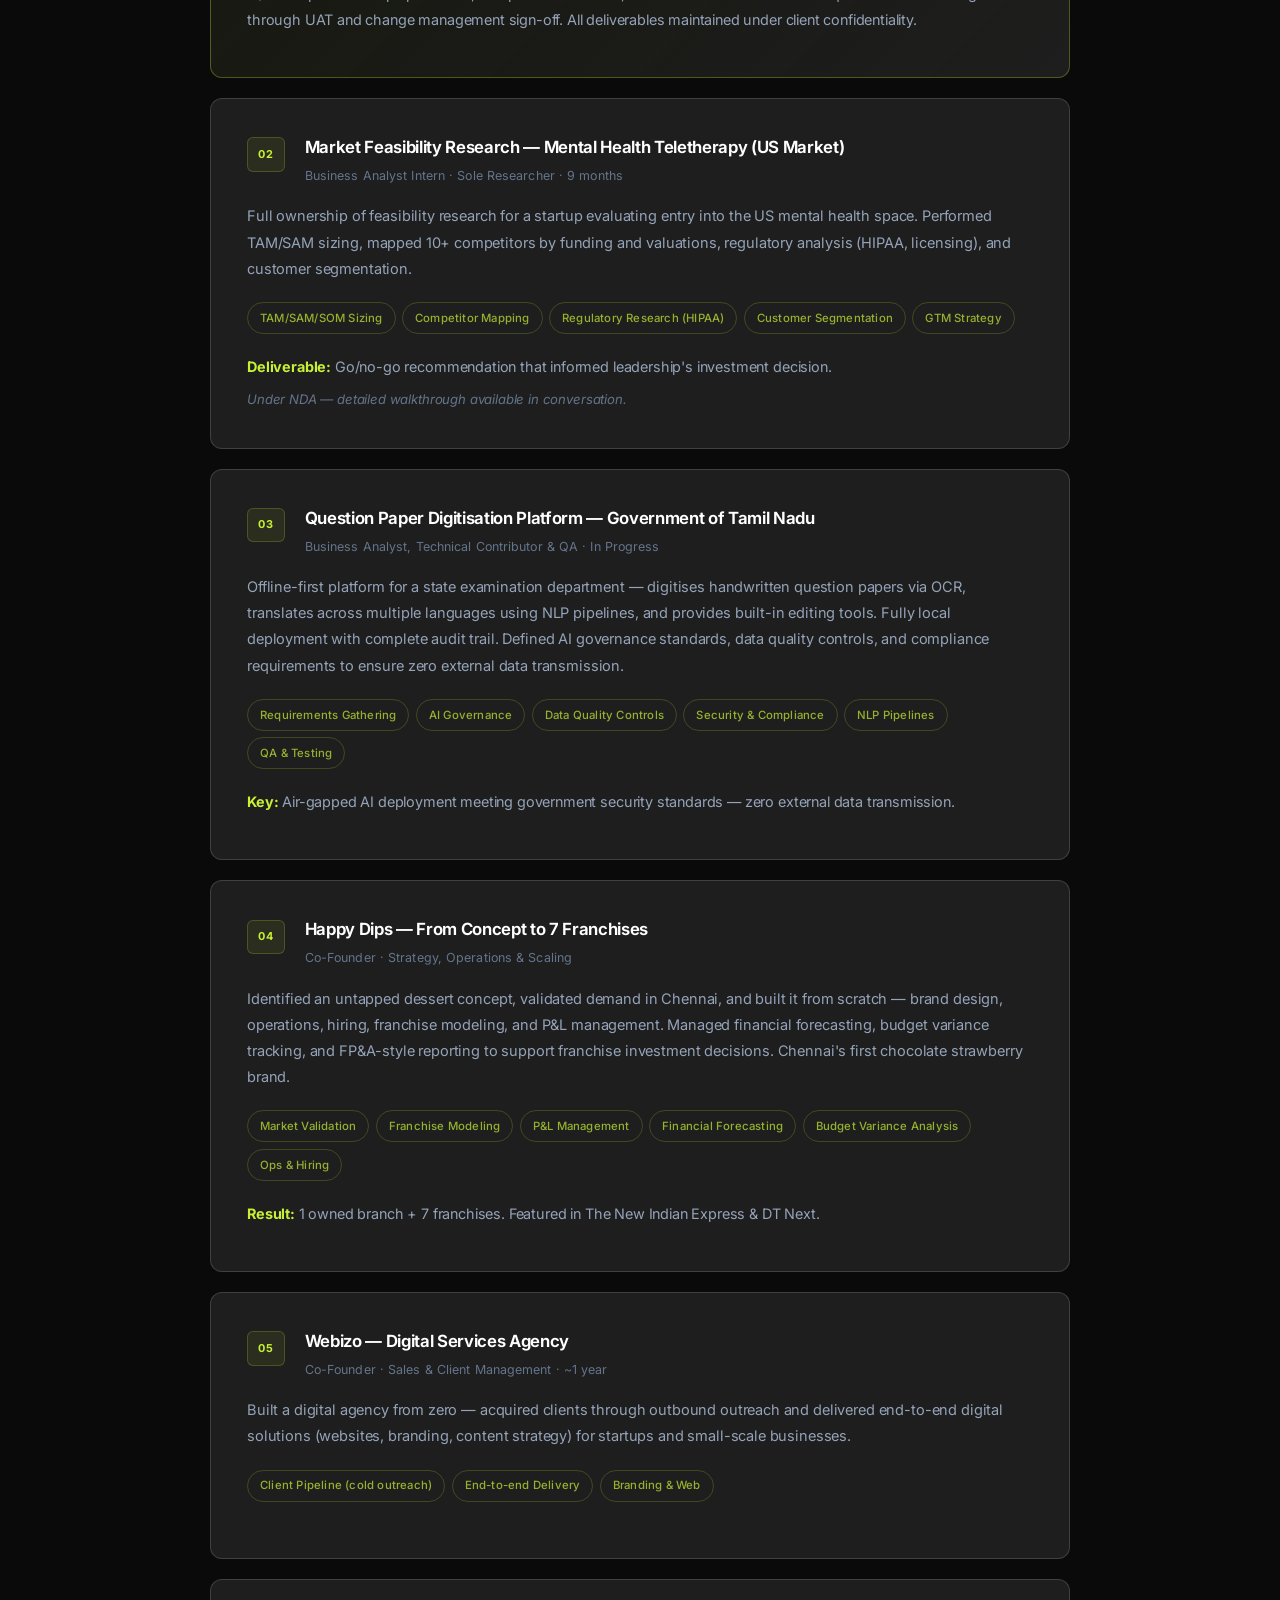
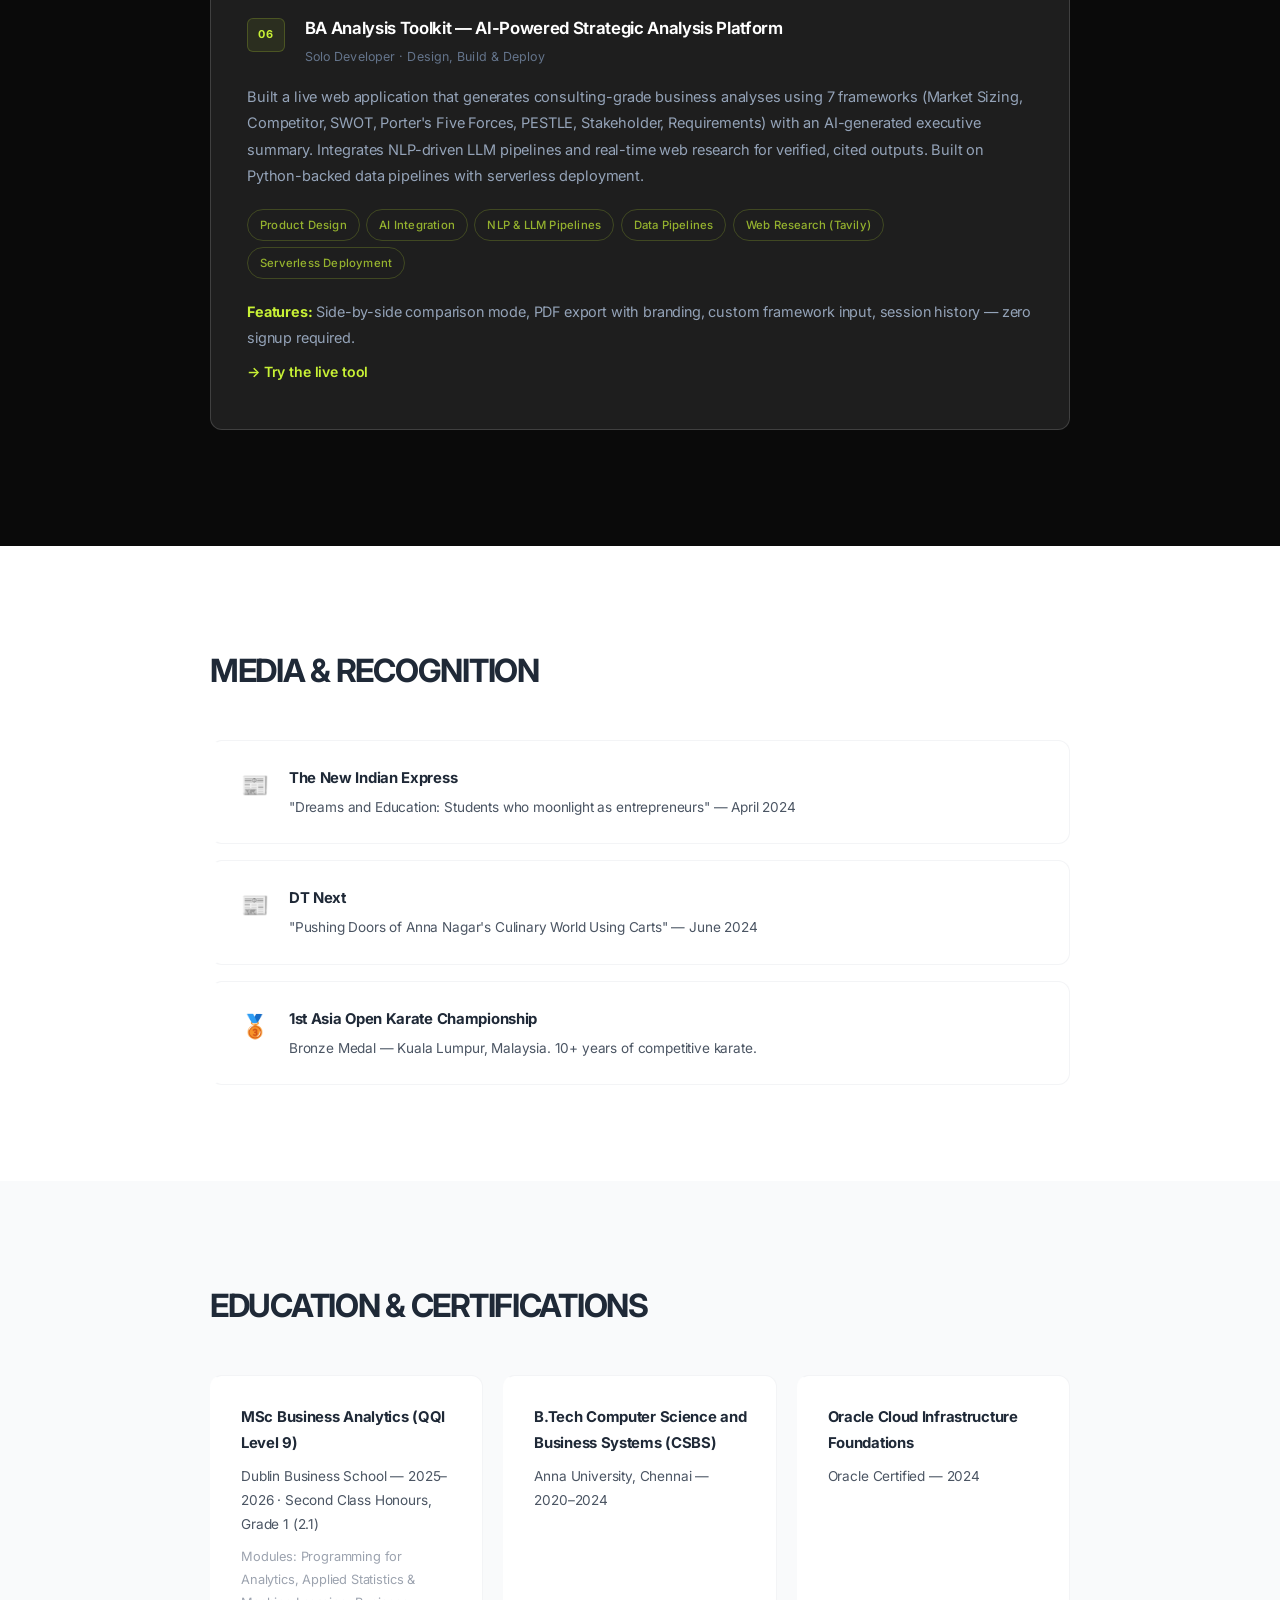
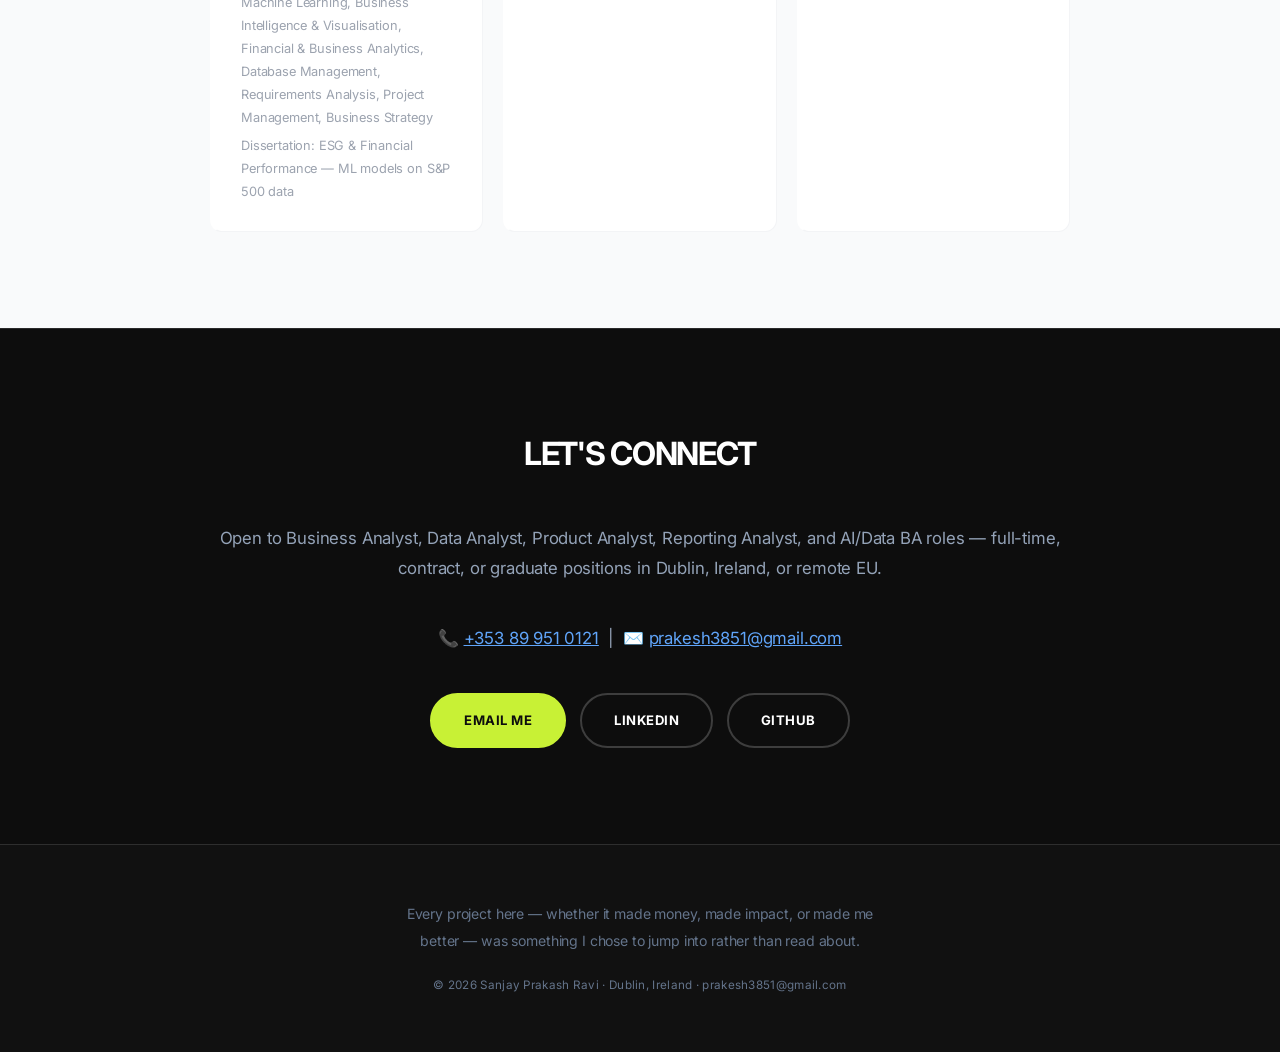
==== commit f81006ed: "Add all missing skills back to capability cards" ====
--- a/index.html
+++ b/index.html
@@ -100,6 +100,10 @@
                         <span>DAX</span>
                         <span>Machine Learning</span>
                         <span>Data Visualisation</span>
+                        <span>ETL</span>
+                        <span>Data Pipelines</span>
+                        <span>NLP</span>
+                        <span>Data Modelling</span>
                     </div>
                 </div>
 
@@ -117,6 +121,12 @@
                         <span>Gap Analysis</span>
                         <span>SDLC</span>
                         <span>JIRA</span>
+                        <span>Change Management</span>
+                        <span>BPMN</span>
+                        <span>Stakeholder Management</span>
+                        <span>Use Case Definition</span>
+                        <span>Confluence</span>
+                        <span>Miro</span>
                     </div>
                 </div>
 
@@ -134,6 +144,14 @@
                         <span>Financial Analysis</span>
                         <span>Go/No-Go Assessment</span>
                         <span>Franchise Modelling</span>
+                        <span>FP&A</span>
+                        <span>Forecasting</span>
+                        <span>Budget Variance Analysis</span>
+                        <span>Business Model Design</span>
+                        <span>KPI Tracking</span>
+                        <span>Project Management</span>
+                        <span>Scrum</span>
+                        <span>Management Reporting</span>
                     </div>
                 </div>
 
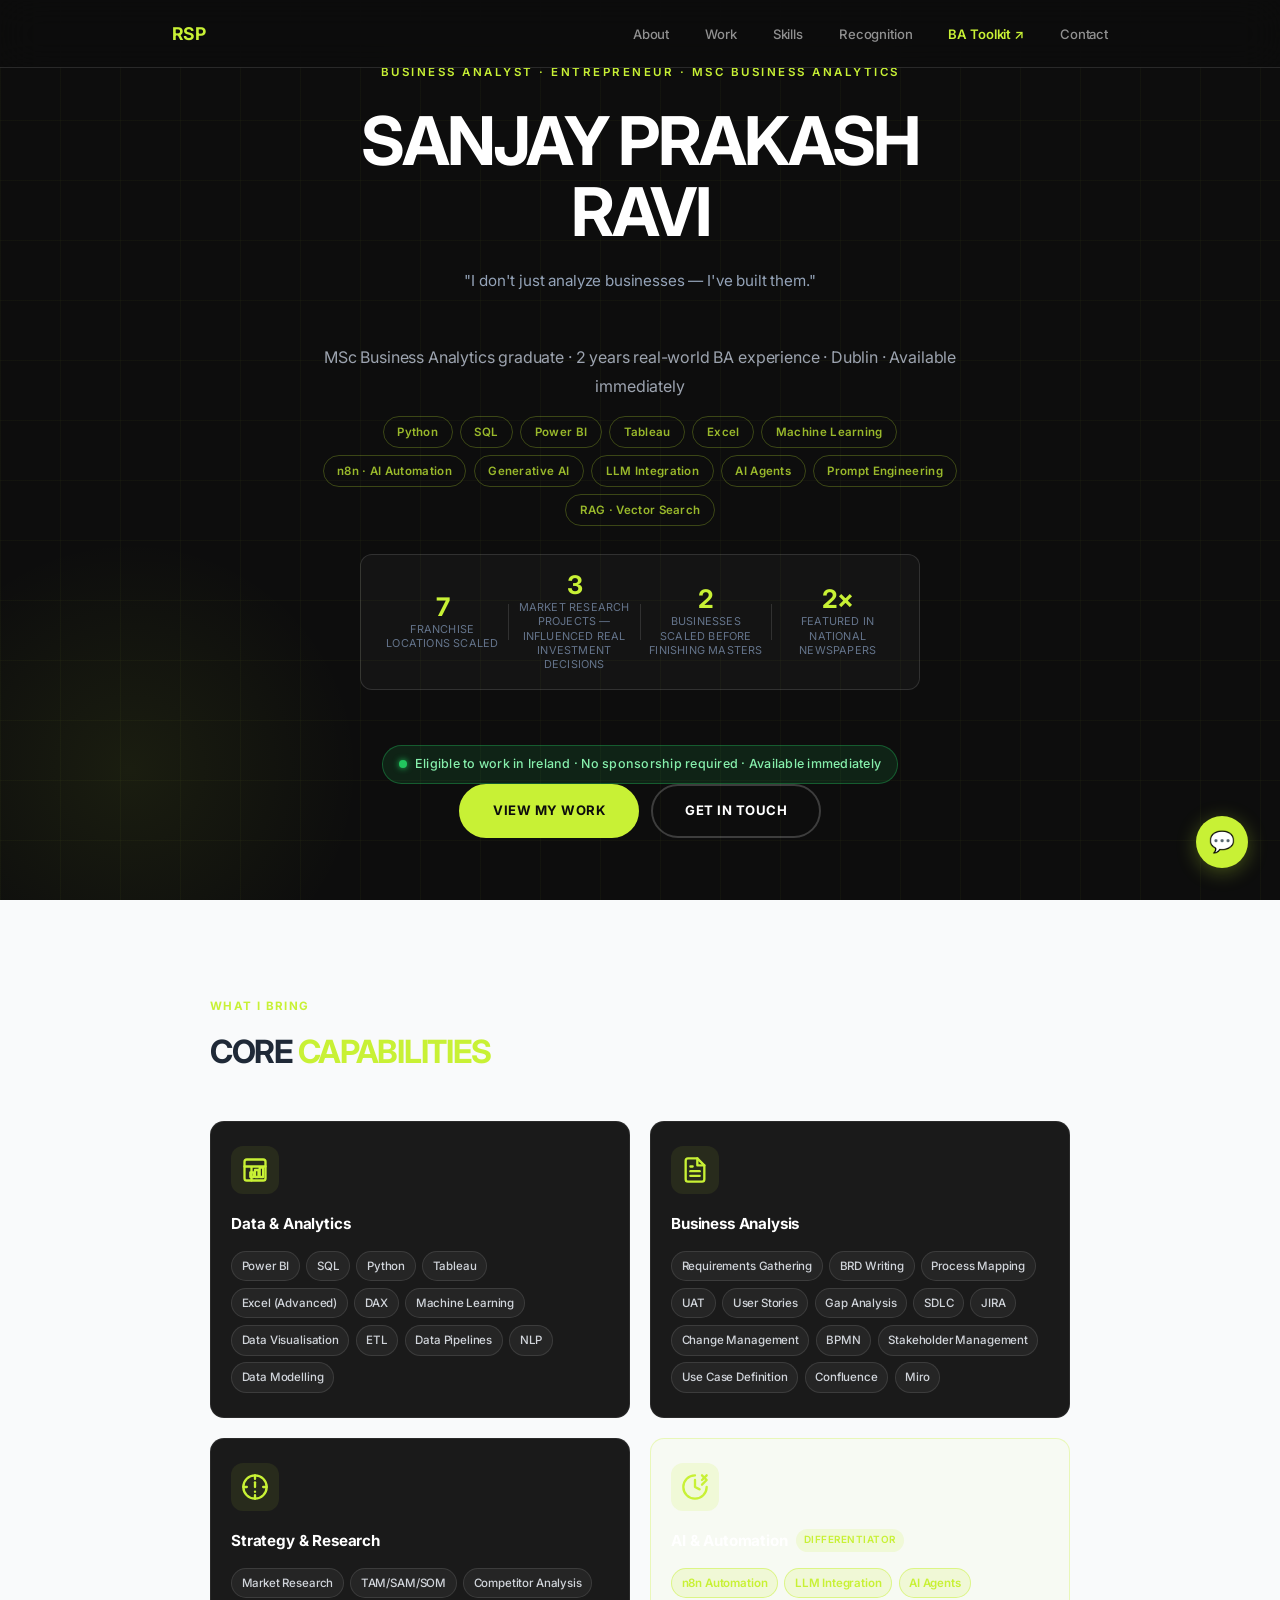
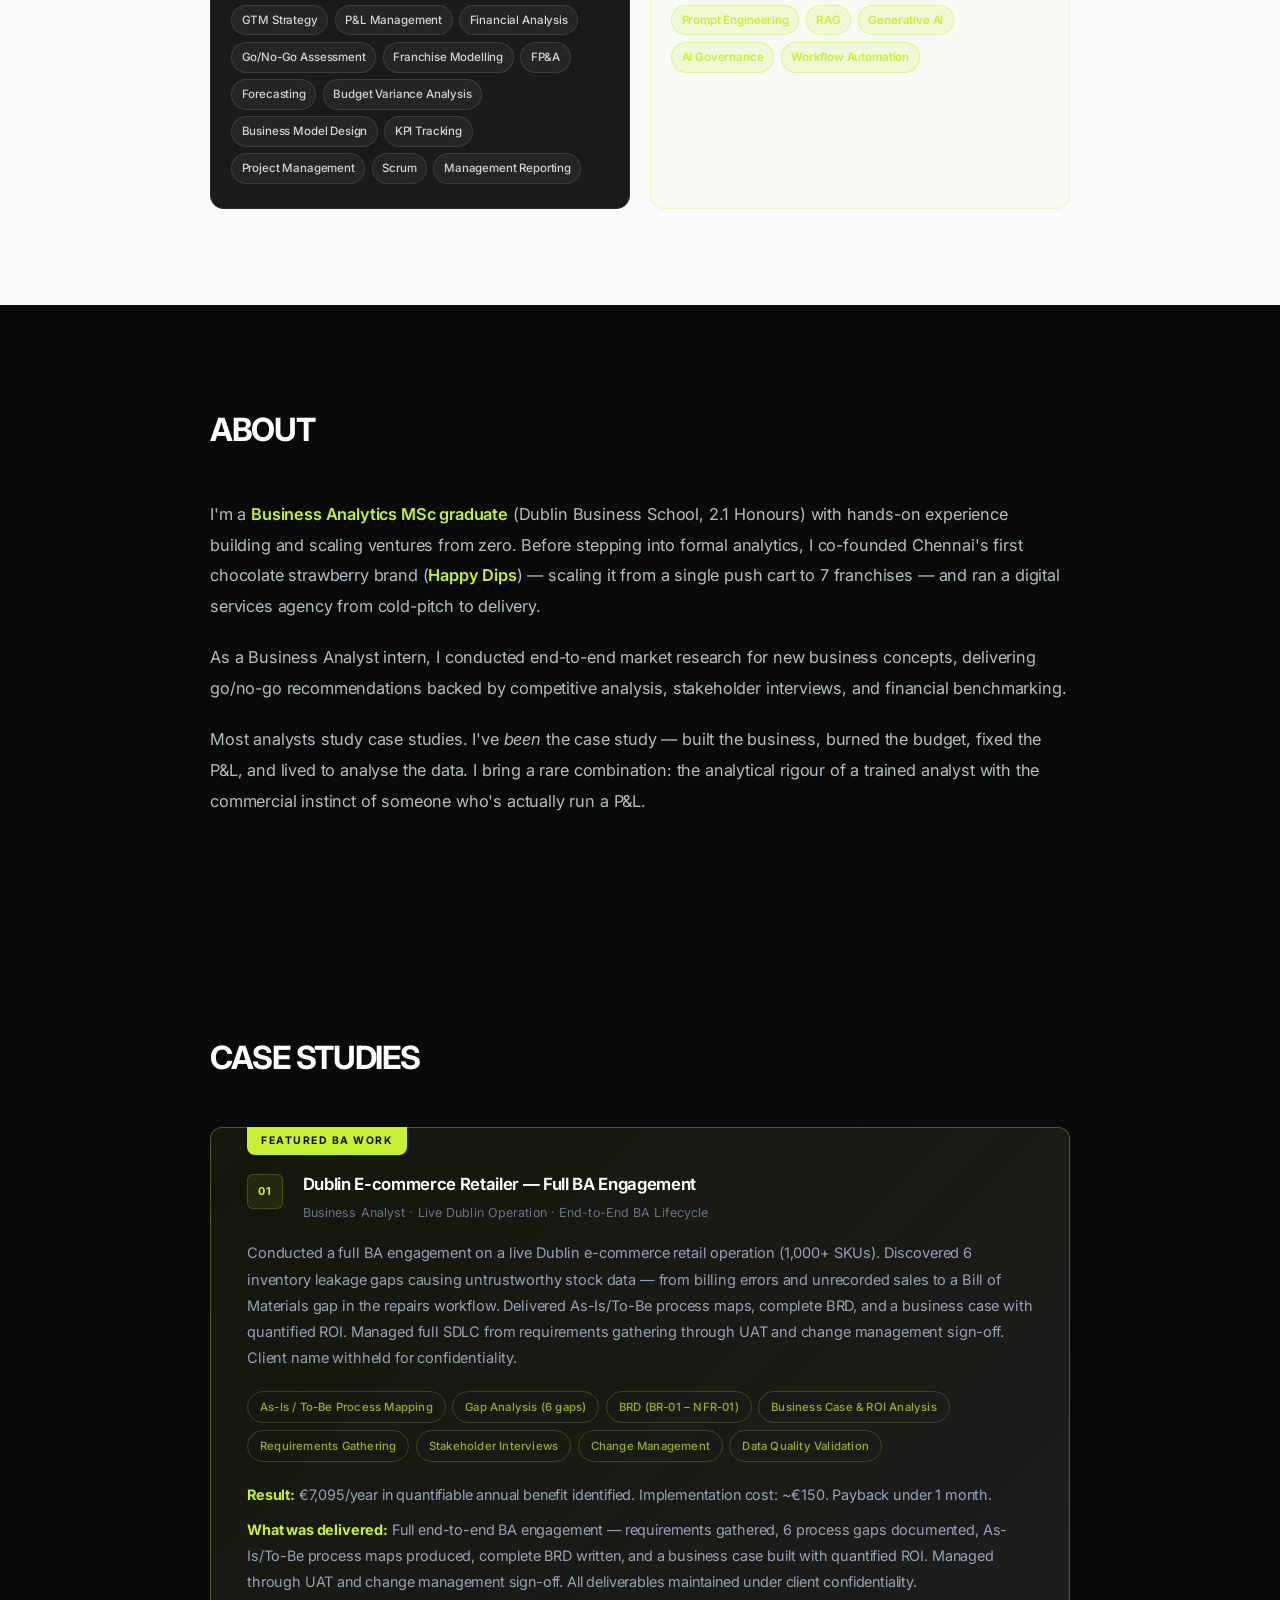
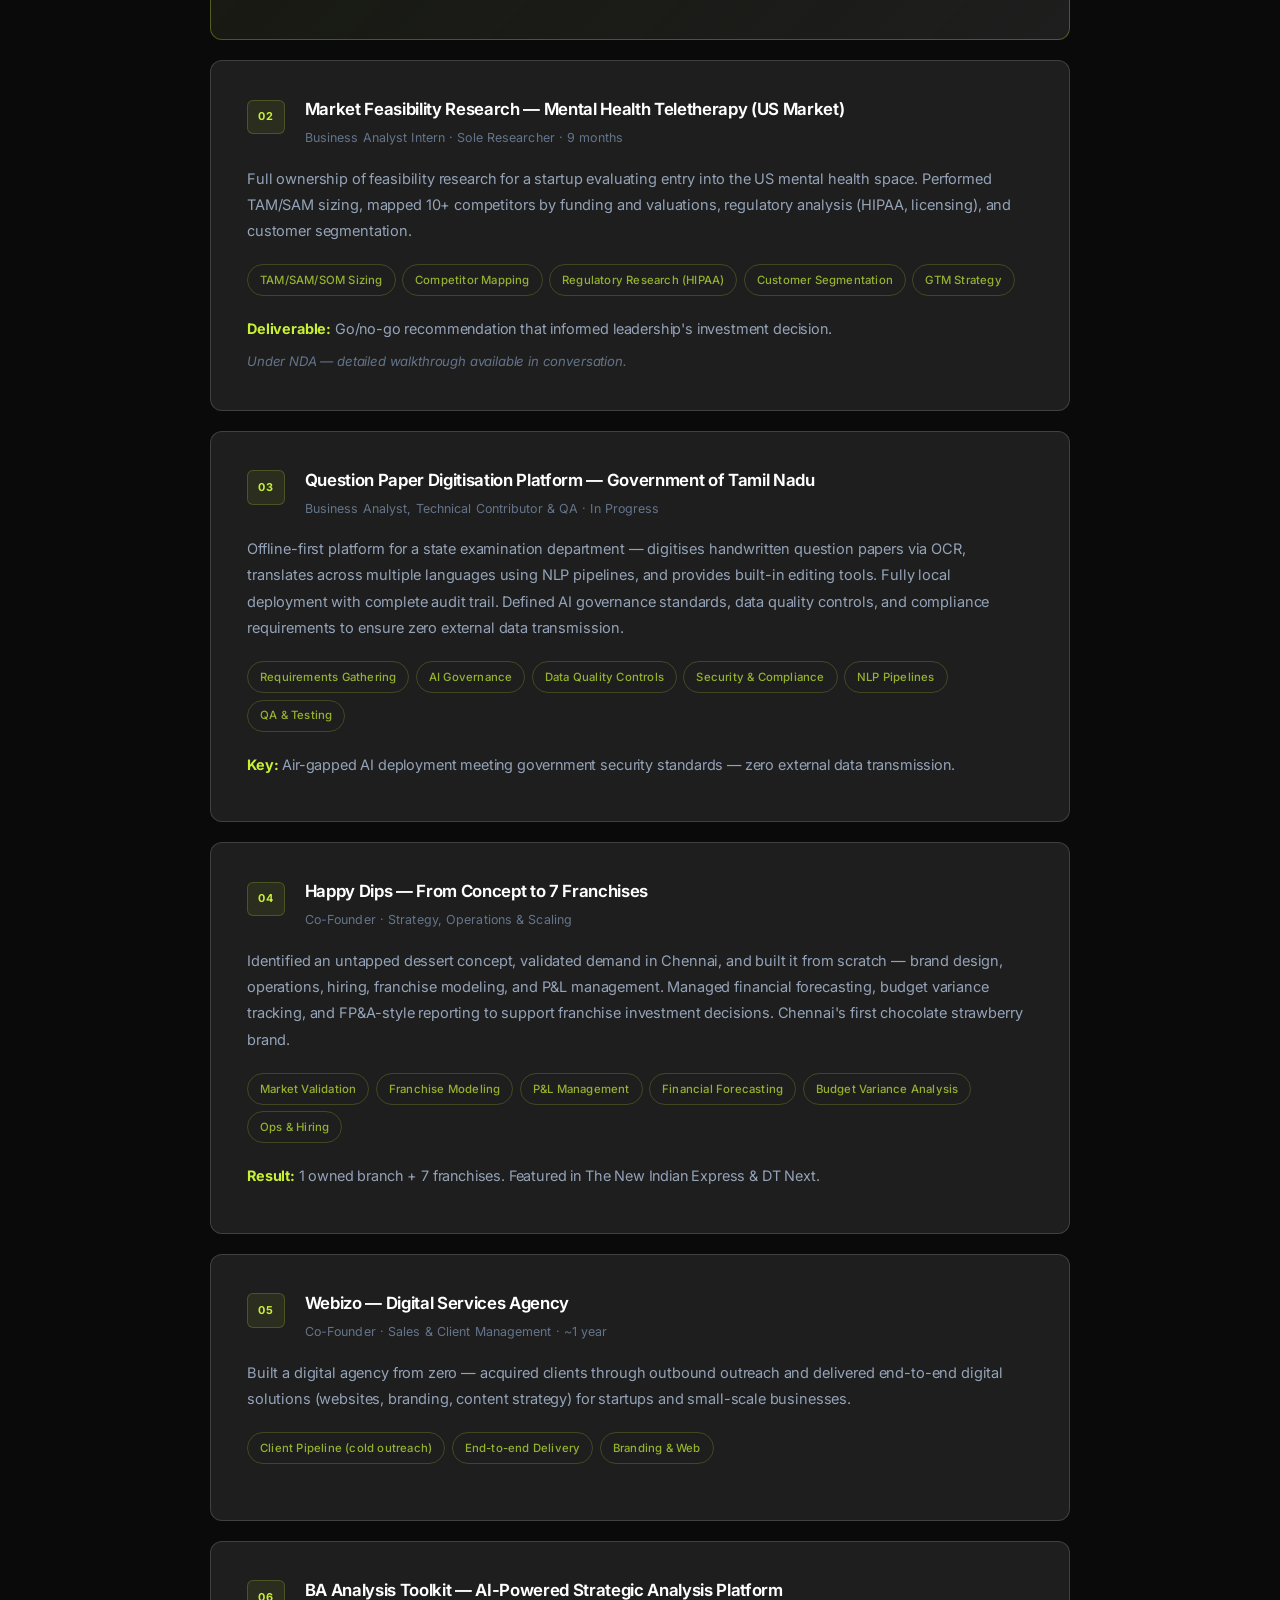
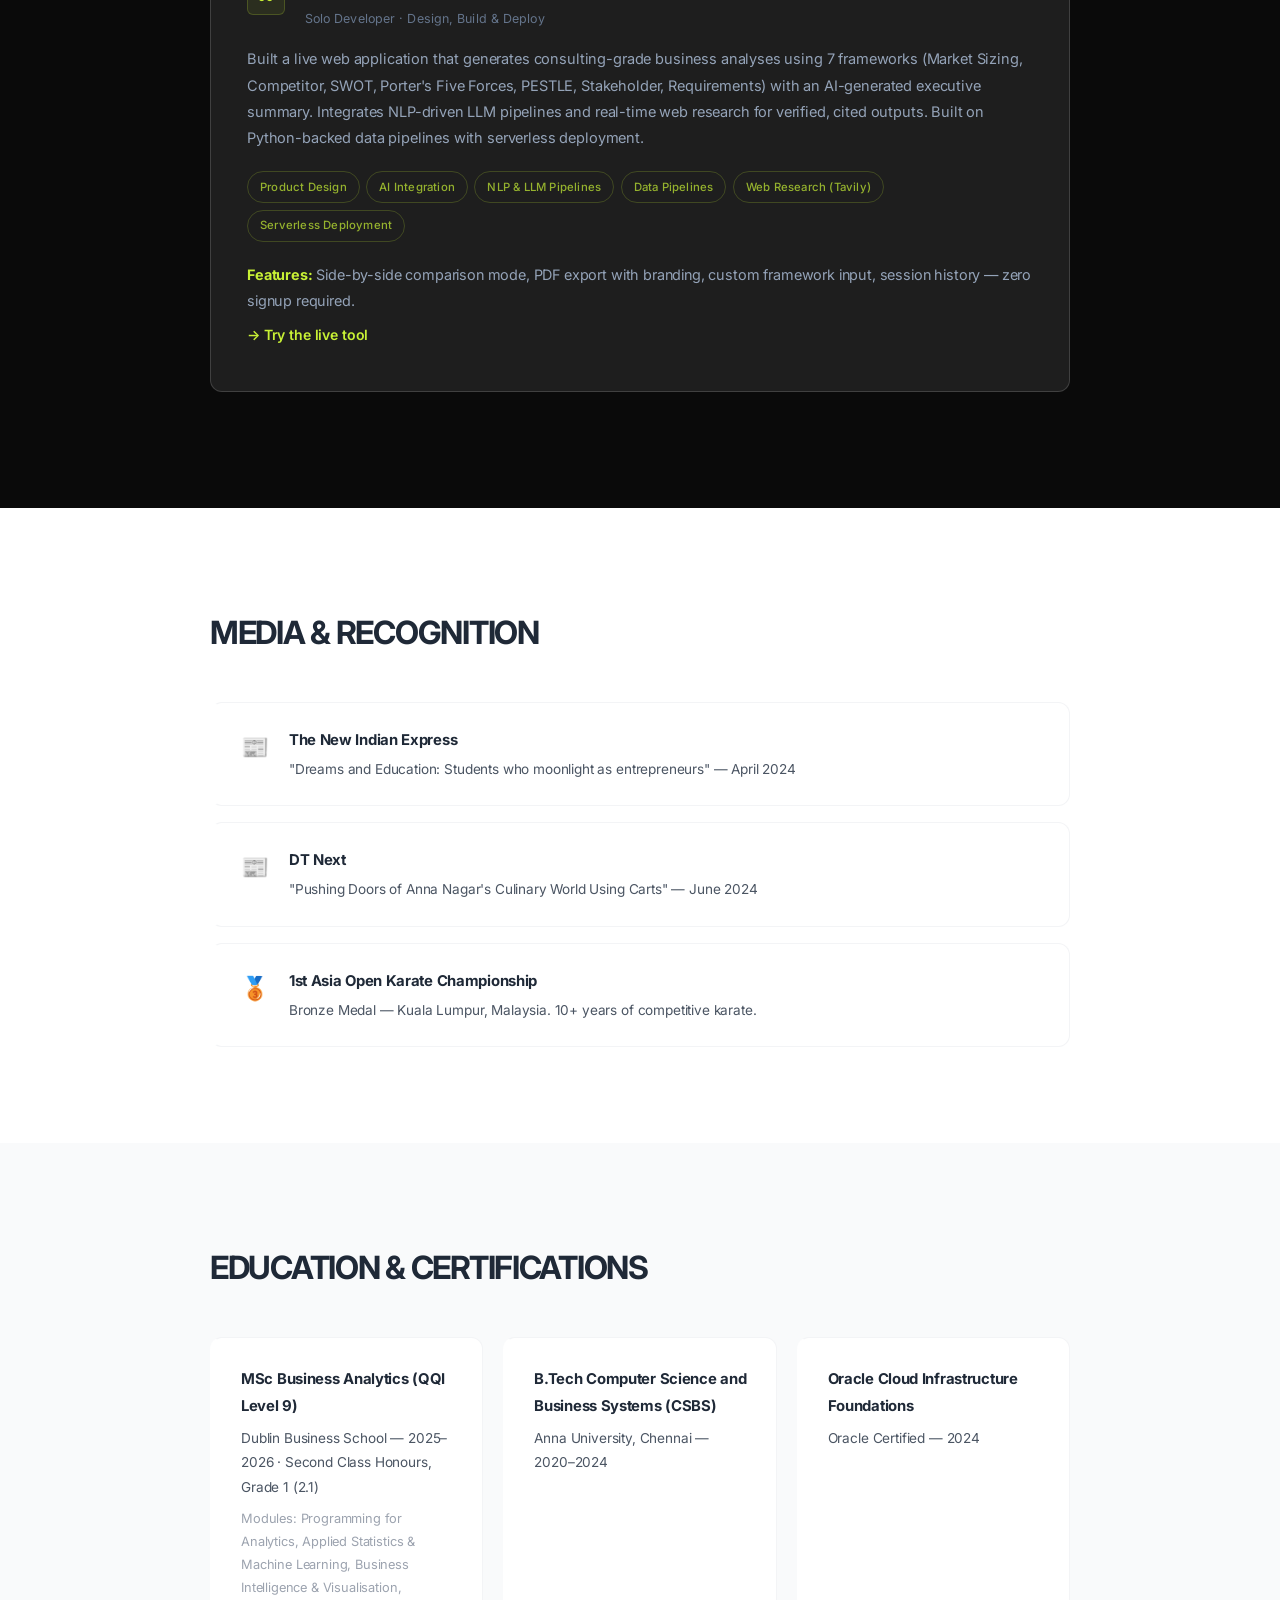
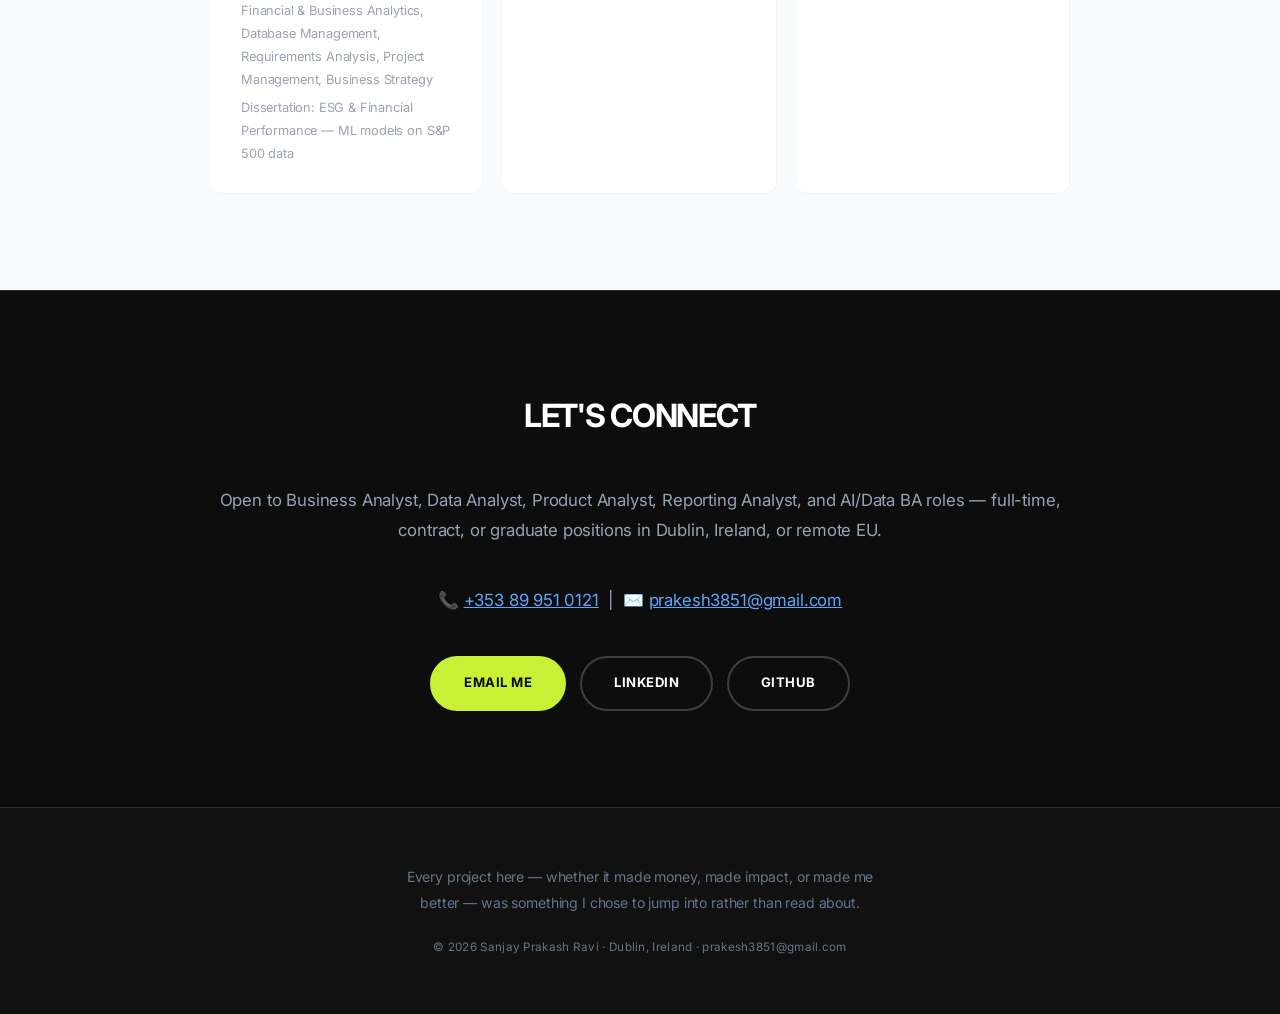
==== commit 8f192aa5: "Fix skills section background to dark so acid green tags are visible" ====
--- a/index.html
+++ b/index.html
@@ -80,7 +80,7 @@
     </section>
 
     <!-- SKILLS — above the fold, keywords visible early -->
-    <section id="skills" class="section section-alt">
+    <section id="skills" class="section">
         <div class="container">
             <p class="section-label">WHAT I BRING</p>
             <h2>Core <span class="accent">capabilities</span></h2>
--- a/style.css
+++ b/style.css
@@ -272,14 +272,14 @@
 /* CAPABILITIES GRID */
 .capabilities-grid {
     display: grid;
-    grid-template-columns: repeat(4, 1fr);
+    grid-template-columns: repeat(2, 1fr);
     gap: 1.25rem;
     margin-top: 2rem;
 }
 
 .capability-card {
-    background: var(--card-bg, #fff);
-    border: 1px solid var(--border, #e5e7eb);
+    background: var(--bg-card);
+    border: 1px solid rgba(255,255,255,0.07);
     border-radius: 14px;
     padding: 1.5rem 1.25rem;
     transition: transform 0.2s ease, box-shadow 0.2s ease;
@@ -287,34 +287,35 @@
 
 .capability-card:hover {
     transform: translateY(-4px);
-    box-shadow: 0 12px 32px rgba(0,0,0,0.1);
+    box-shadow: 0 12px 32px rgba(0,0,0,0.35);
 }
 
 .capability-card-highlight {
-    border-color: rgba(99, 102, 241, 0.4);
-    background: rgba(99, 102, 241, 0.04);
+    border-color: rgba(200, 241, 53, 0.3);
+    background: rgba(200, 241, 53, 0.04);
 }
 
 .capability-icon {
     width: 48px;
     height: 48px;
     border-radius: 12px;
-    background: rgba(99, 102, 241, 0.1);
+    background: rgba(200, 241, 53, 0.08);
     display: flex;
     align-items: center;
     justify-content: center;
     margin-bottom: 1rem;
-    color: var(--accent, #6366f1);
+    color: var(--accent);
 }
 
 .capability-card-highlight .capability-icon {
-    background: rgba(99, 102, 241, 0.15);
+    background: rgba(200, 241, 53, 0.15);
 }
 
 .capability-card h4 {
     font-size: 0.95rem;
     font-weight: 700;
     margin-bottom: 0.85rem;
+    color: #fff;
     display: flex;
     align-items: center;
     gap: 0.5rem;
@@ -325,8 +326,8 @@
     font-size: 0.62rem;
     font-weight: 600;
     padding: 0.15rem 0.5rem;
-    background: rgba(99, 102, 241, 0.15);
-    color: var(--accent, #6366f1);
+    background: rgba(200, 241, 53, 0.15);
+    color: var(--accent);
     border-radius: 999px;
     letter-spacing: 0.05em;
     text-transform: uppercase;
@@ -342,16 +343,17 @@
     font-size: 0.72rem;
     padding: 0.25rem 0.6rem;
     border-radius: 999px;
-    background: var(--tag-bg, #f3f4f6);
-    color: var(--tag-text, #374151);
-    border: 1px solid var(--border, #e5e7eb);
+    background: rgba(255,255,255,0.05);
+    color: #d1d5db;
+    border: 1px solid rgba(255,255,255,0.1);
     font-weight: 500;
 }
 
 .capability-card-highlight .skill-tags span {
-    background: rgba(99, 102, 241, 0.08);
-    border-color: rgba(99, 102, 241, 0.25);
-    color: var(--accent, #6366f1);
+    background: rgba(200, 241, 53, 0.15);
+    border-color: rgba(200, 241, 53, 0.5);
+    color: #c8f135;
+    font-weight: 600;
 }
 
 @media (max-width: 900px) {
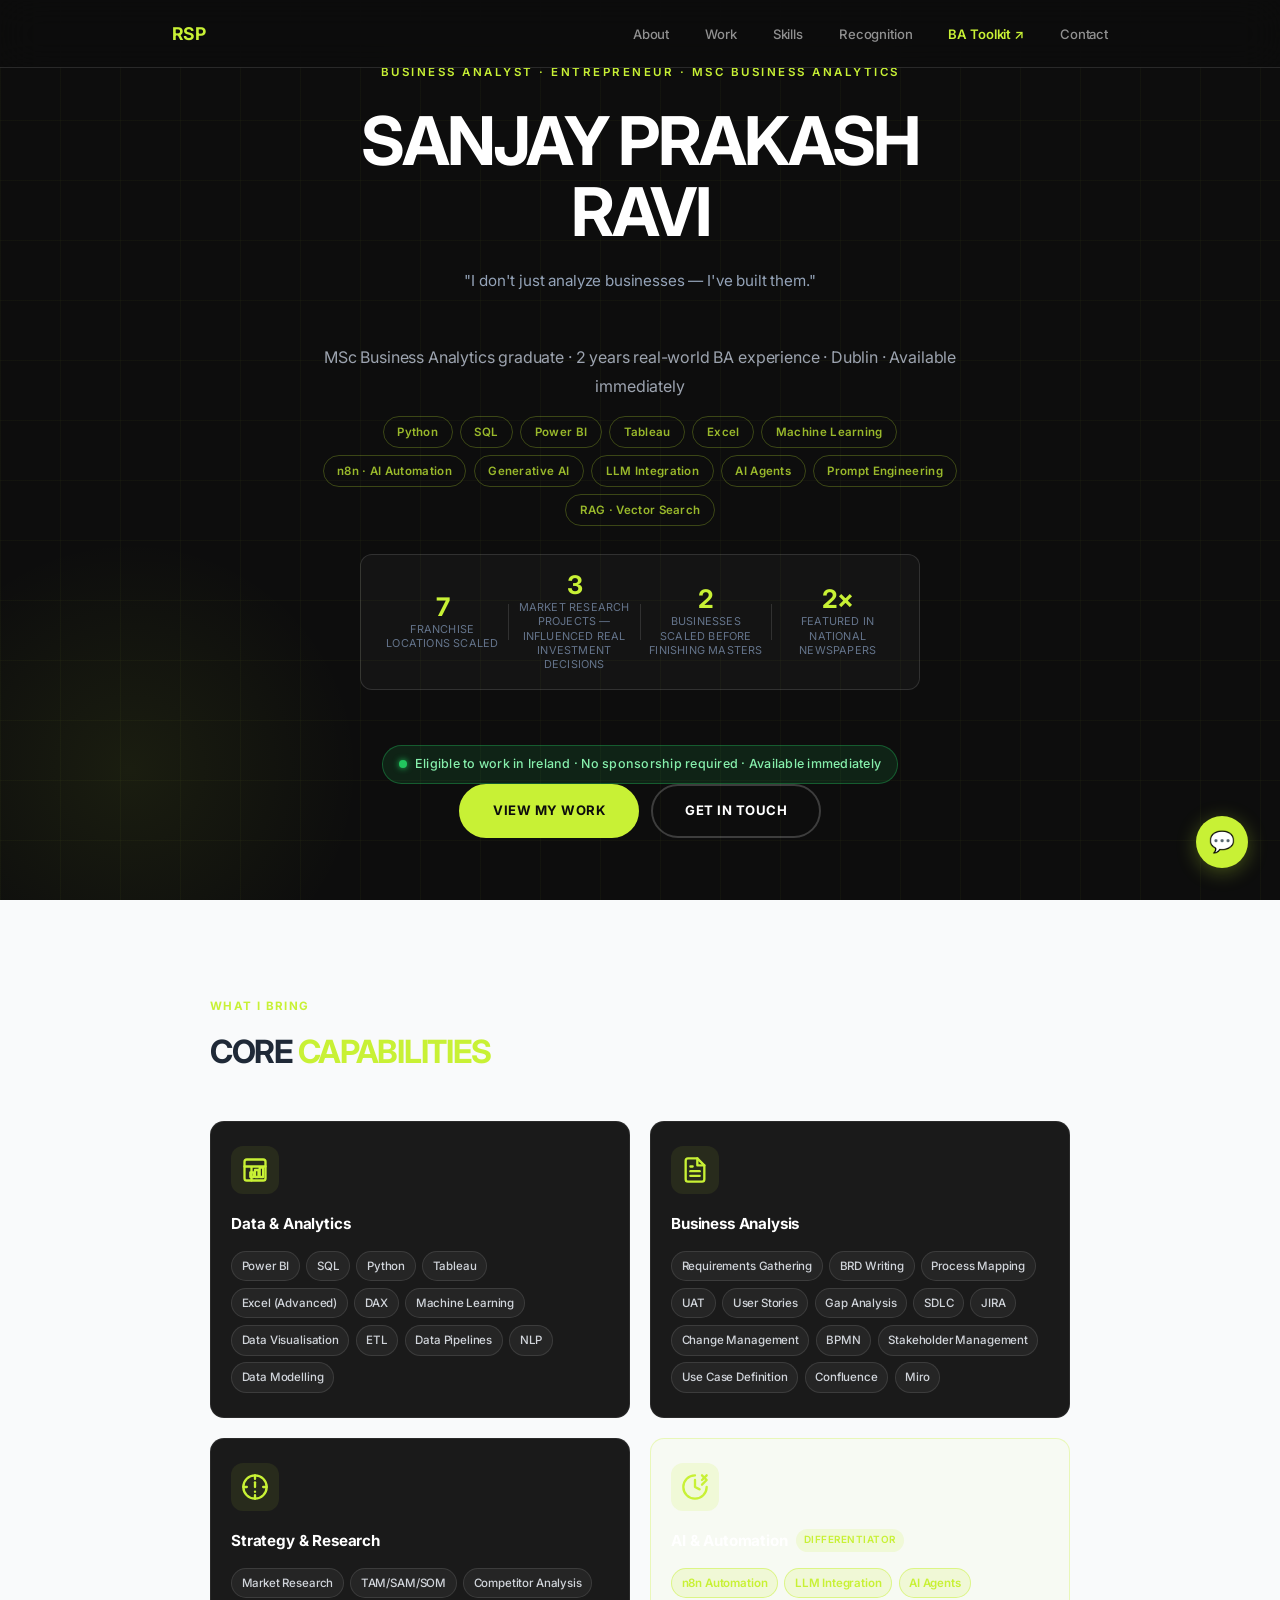
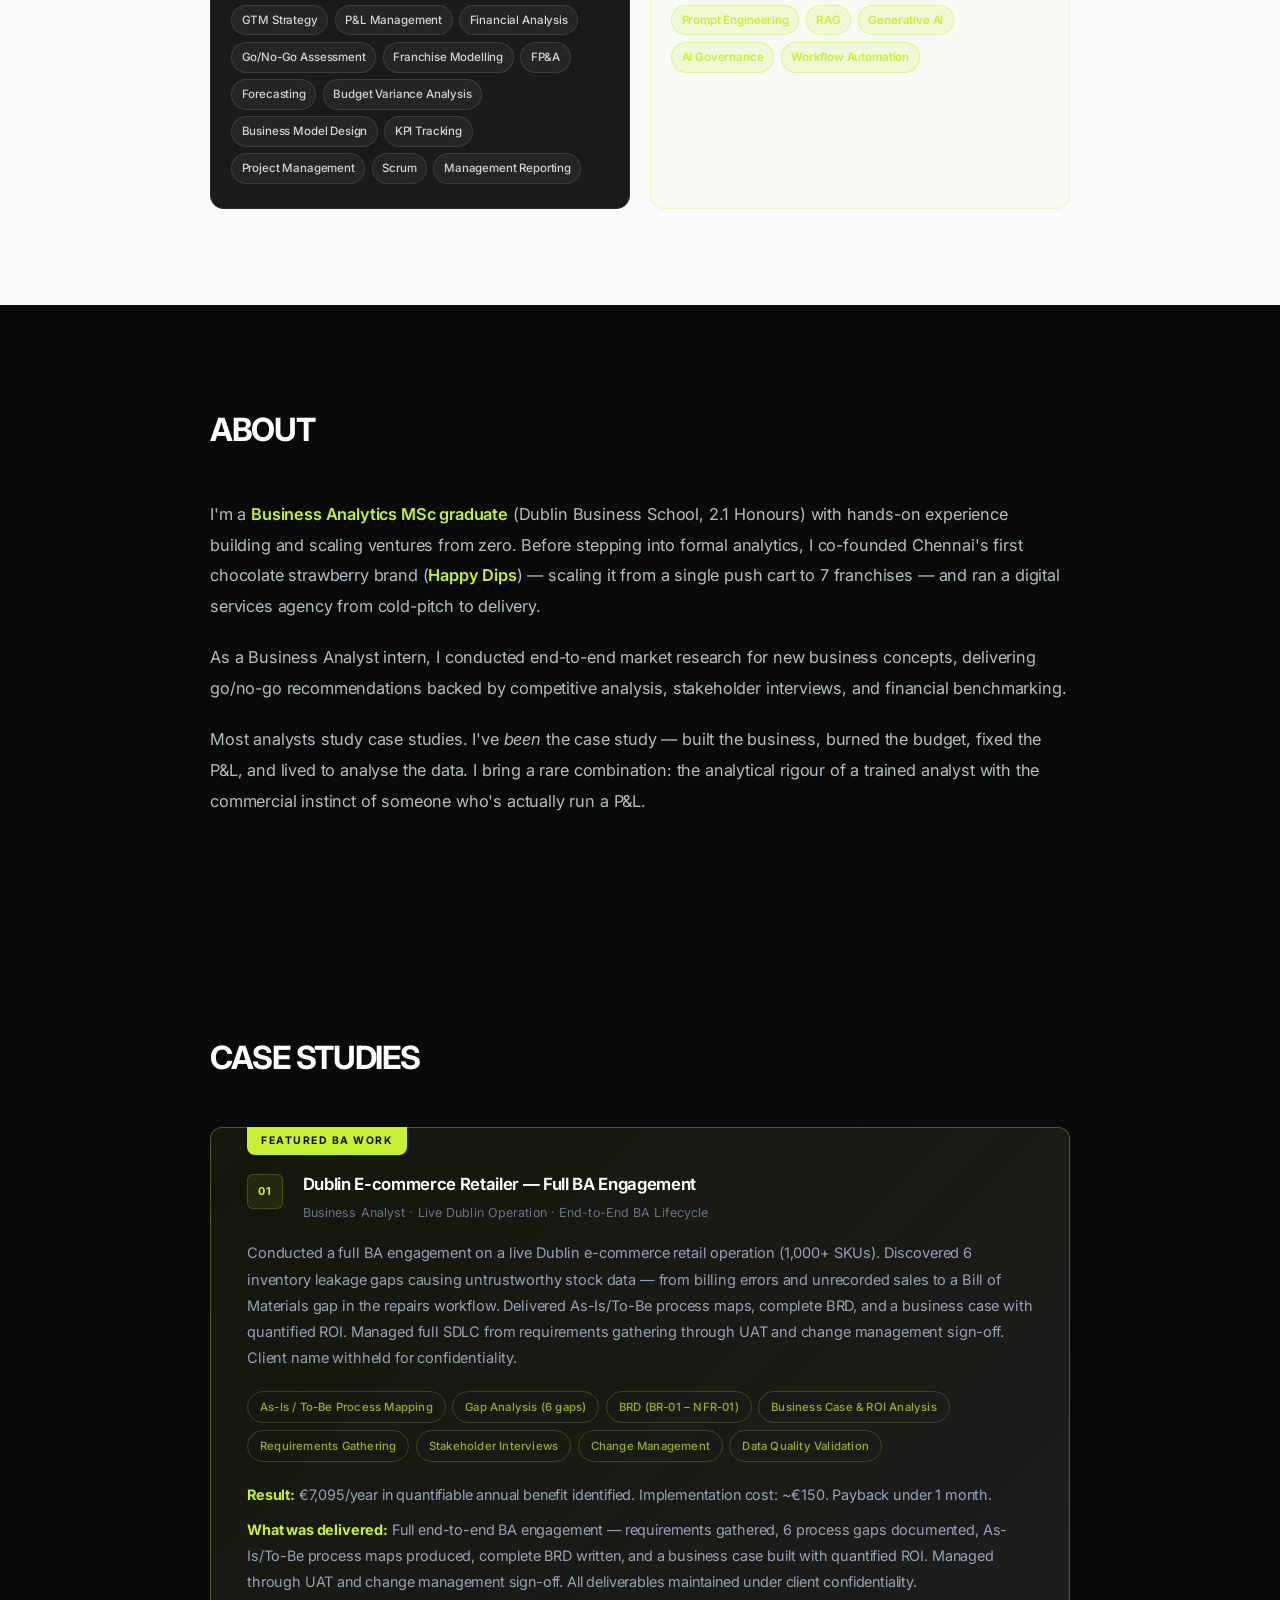
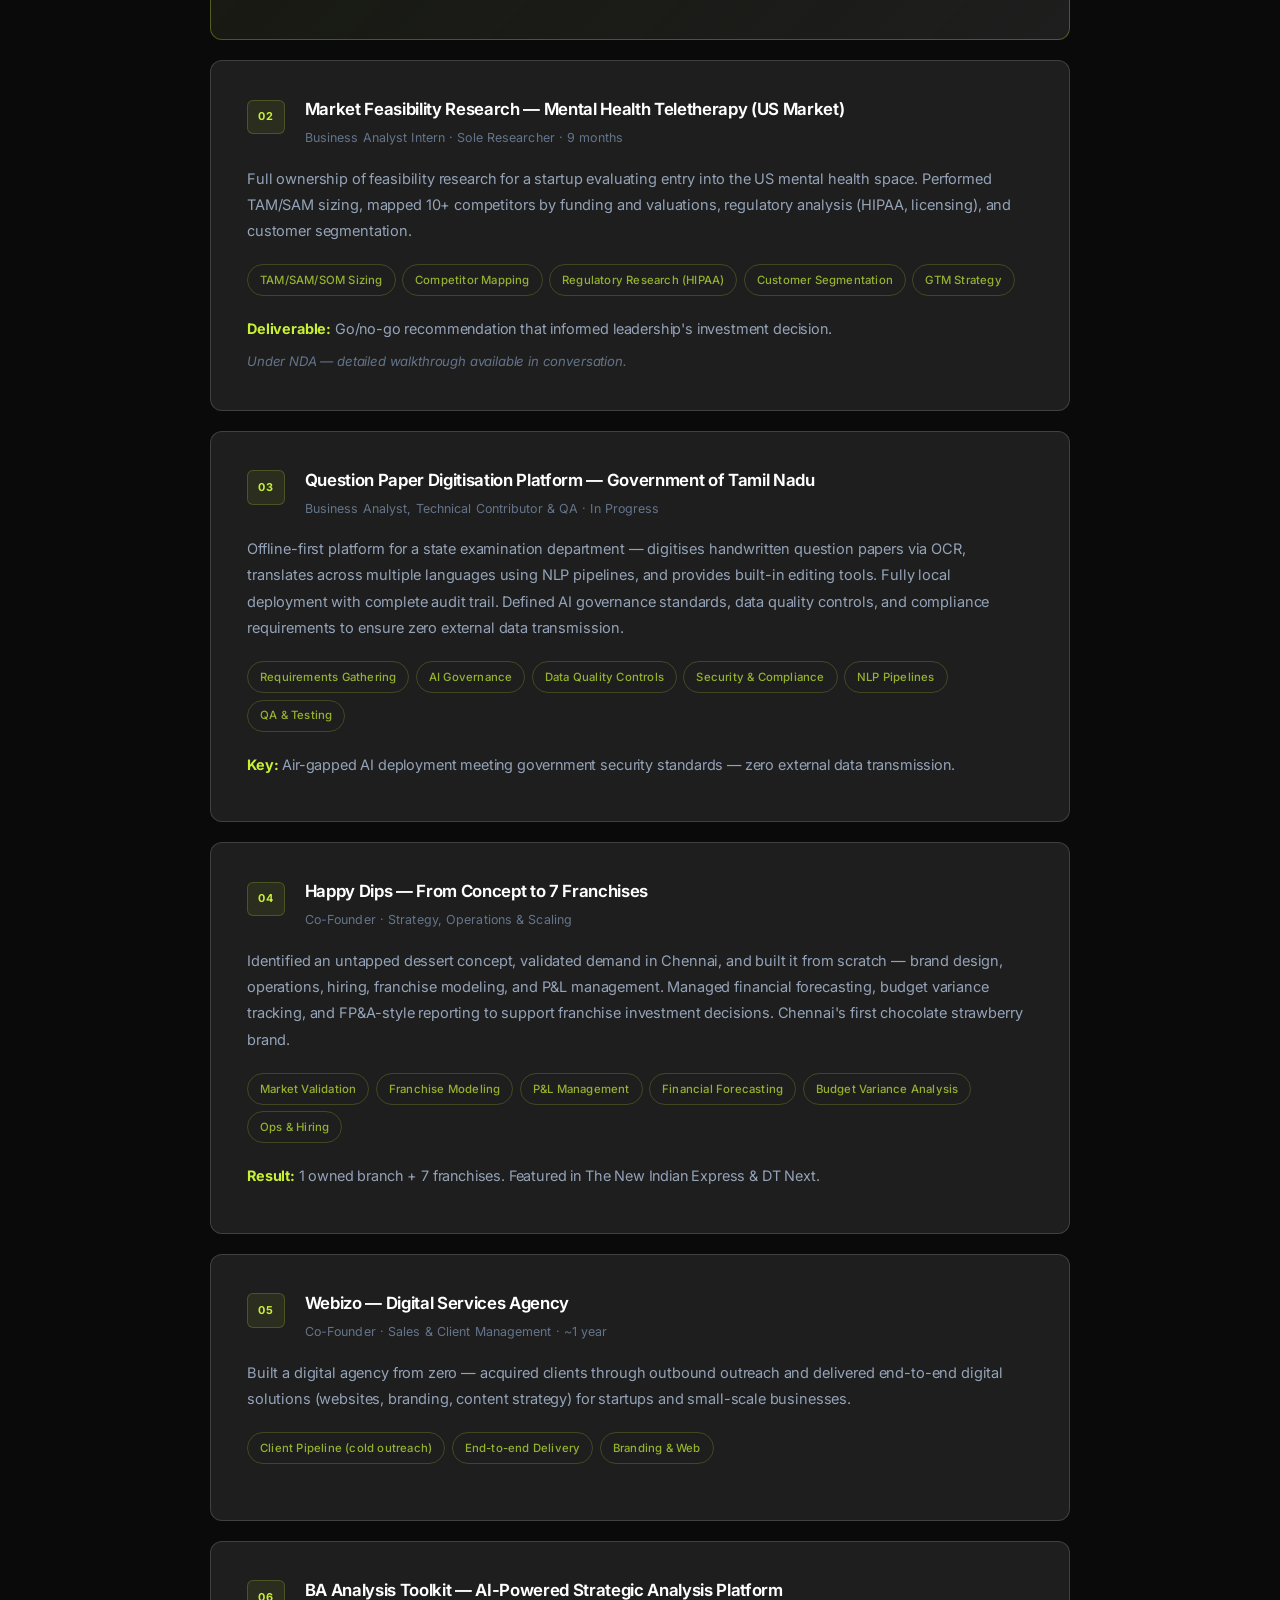
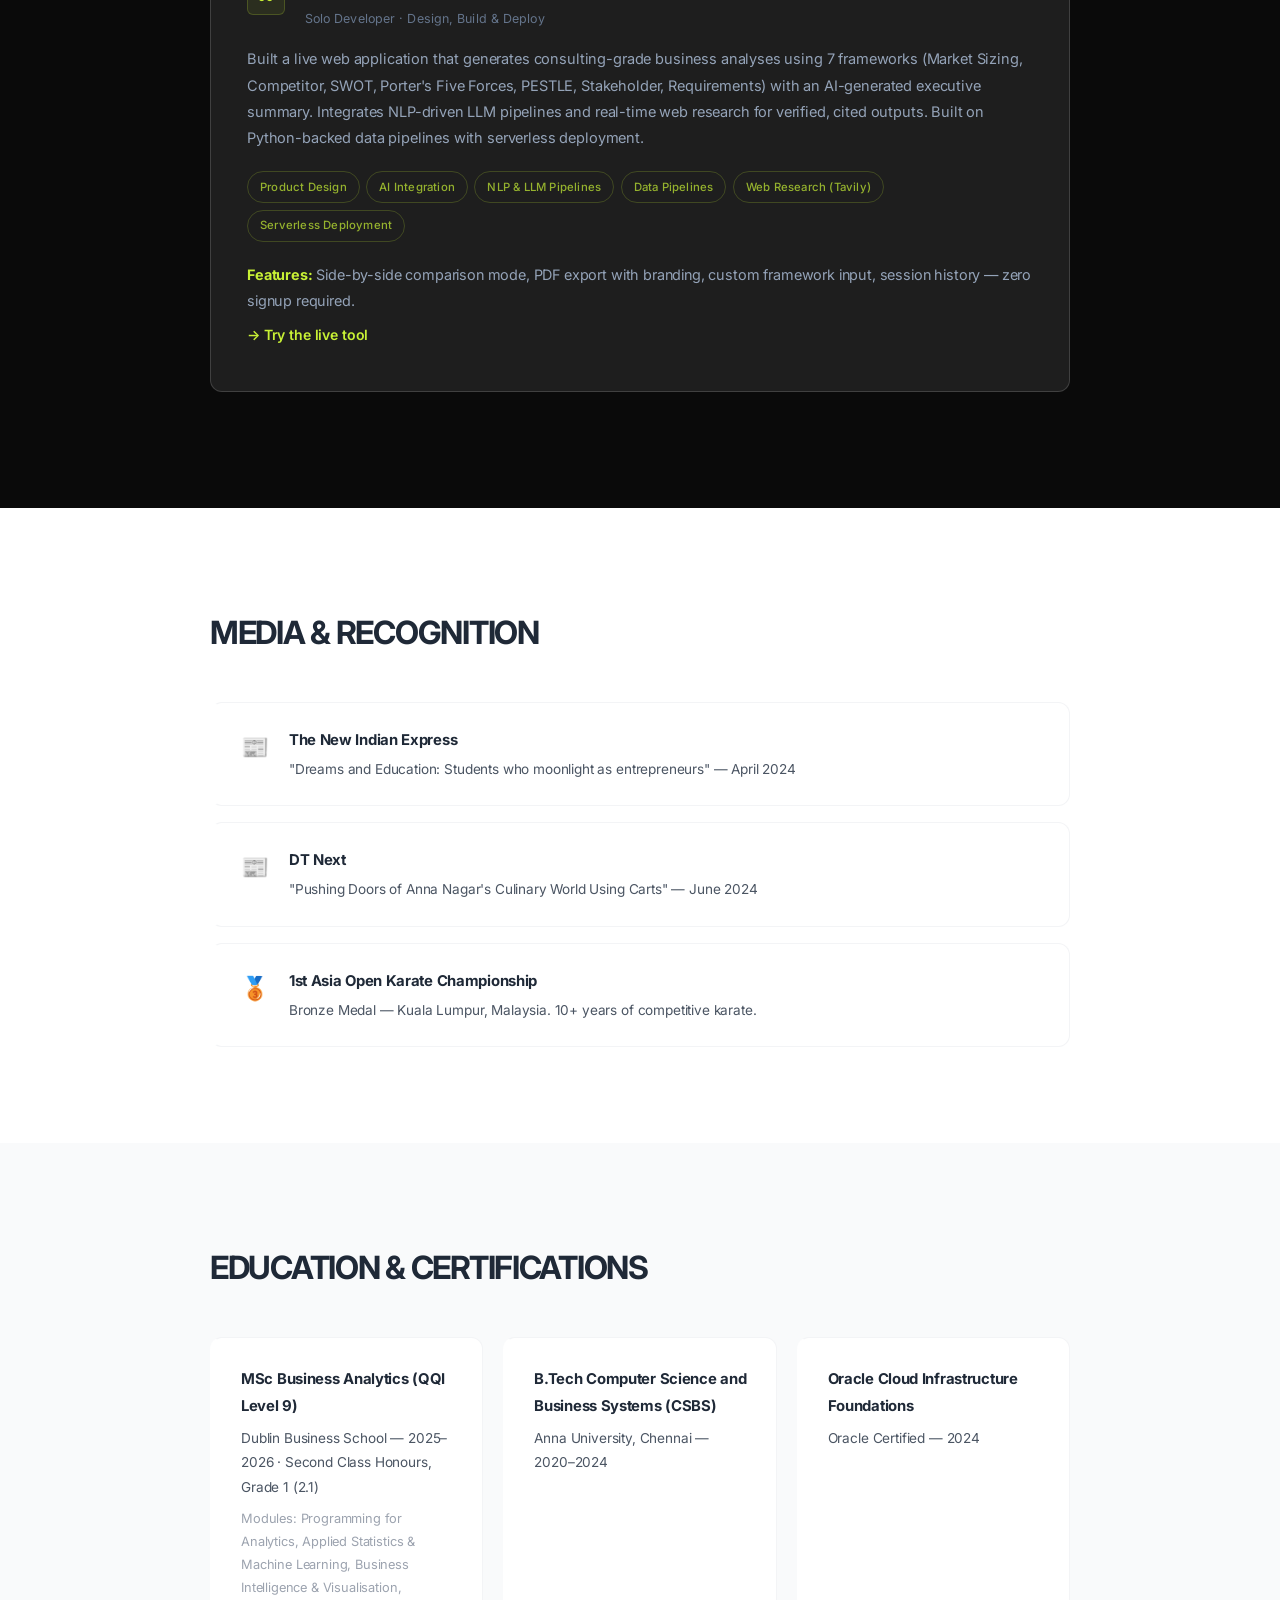
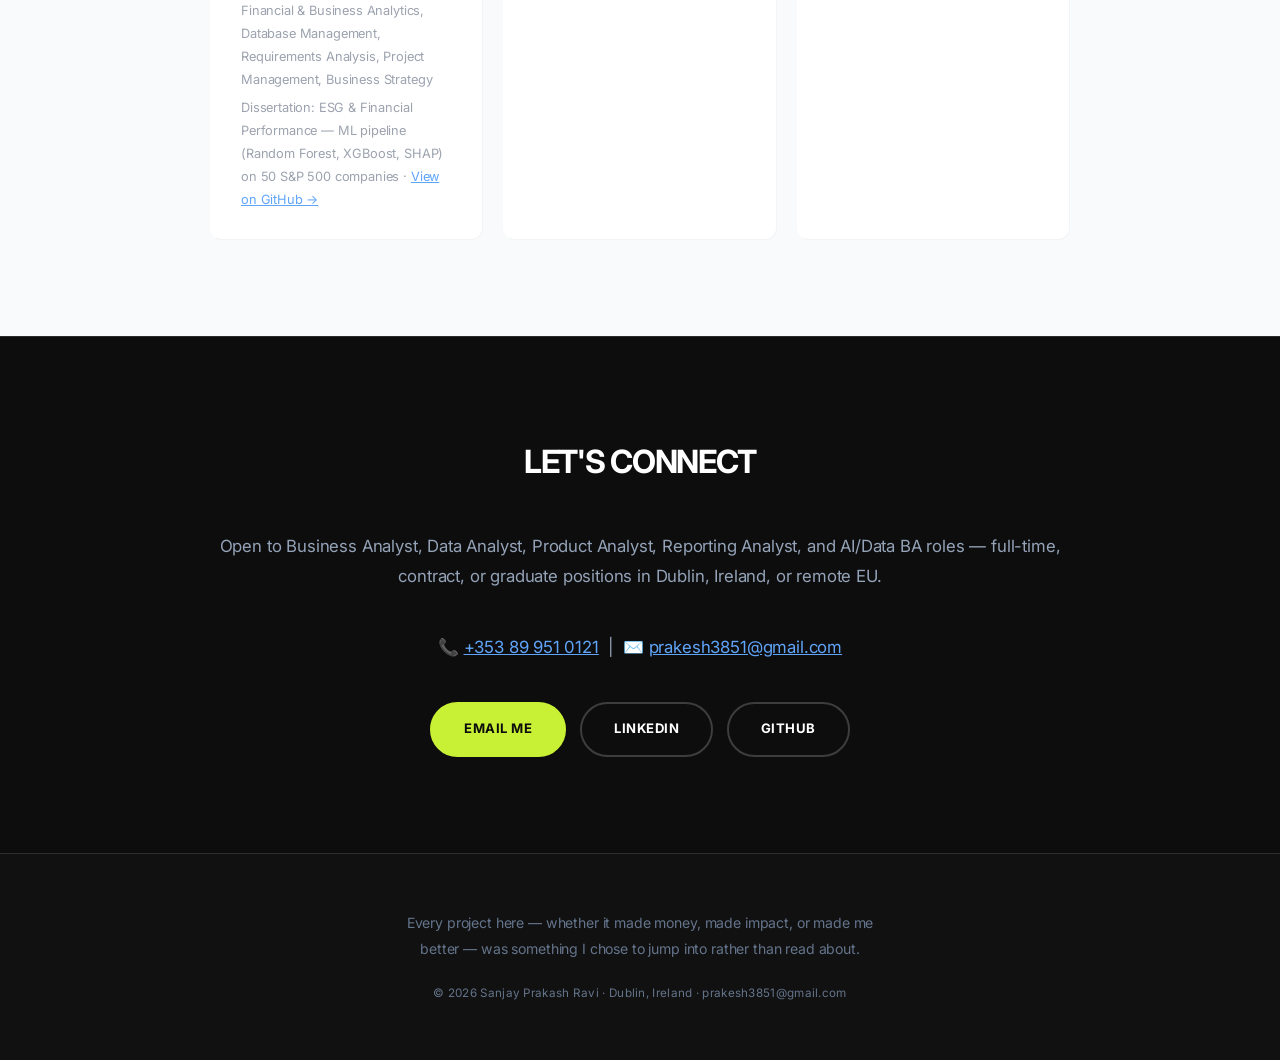
==== commit 64f04ea6: "Add ESG dissertation GitHub link to education section" ====
--- a/index.html
+++ b/index.html
@@ -354,7 +354,7 @@
                     <h4>MSc Business Analytics (QQI Level 9)</h4>
                     <p>Dublin Business School — 2025–2026 · Second Class Honours, Grade 1 (2.1)</p>
                     <p style="font-size:0.8rem;color:#9ca3af;margin-top:0.5rem;">Modules: Programming for Analytics, Applied Statistics & Machine Learning, Business Intelligence & Visualisation, Financial & Business Analytics, Database Management, Requirements Analysis, Project Management, Business Strategy</p>
-                    <p style="font-size:0.8rem;color:#9ca3af;margin-top:0.3rem;">Dissertation: ESG & Financial Performance — ML models on S&P 500 data</p>
+                    <p style="font-size:0.8rem;color:#9ca3af;margin-top:0.3rem;">Dissertation: ESG & Financial Performance — ML pipeline (Random Forest, XGBoost, SHAP) on 50 S&P 500 companies · <a href="https://github.com/sanjayprakash-git/esg-financial-performance-ml" target="_blank" style="color:#60a5fa;">View on GitHub →</a></p>
                 </div>
                 <div class="edu-item">
                     <h4>B.Tech Computer Science and Business Systems (CSBS)</h4>
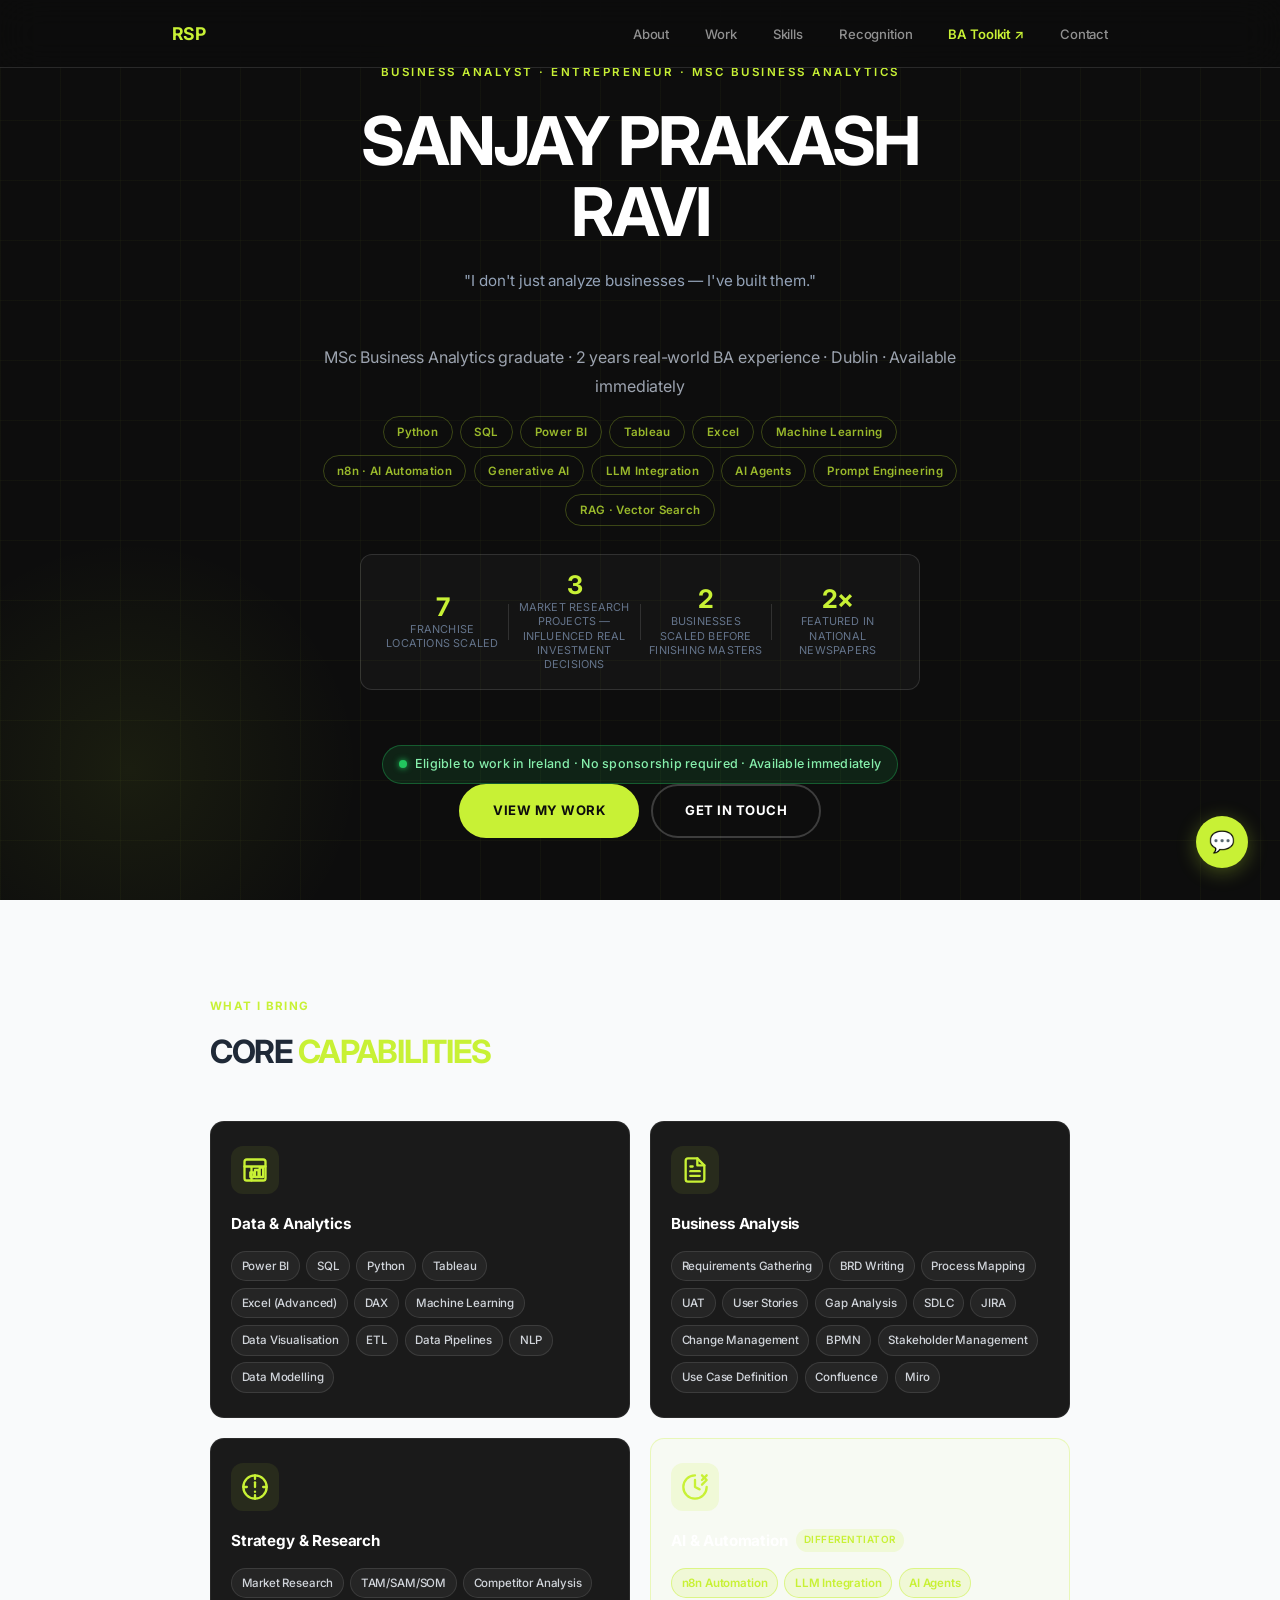
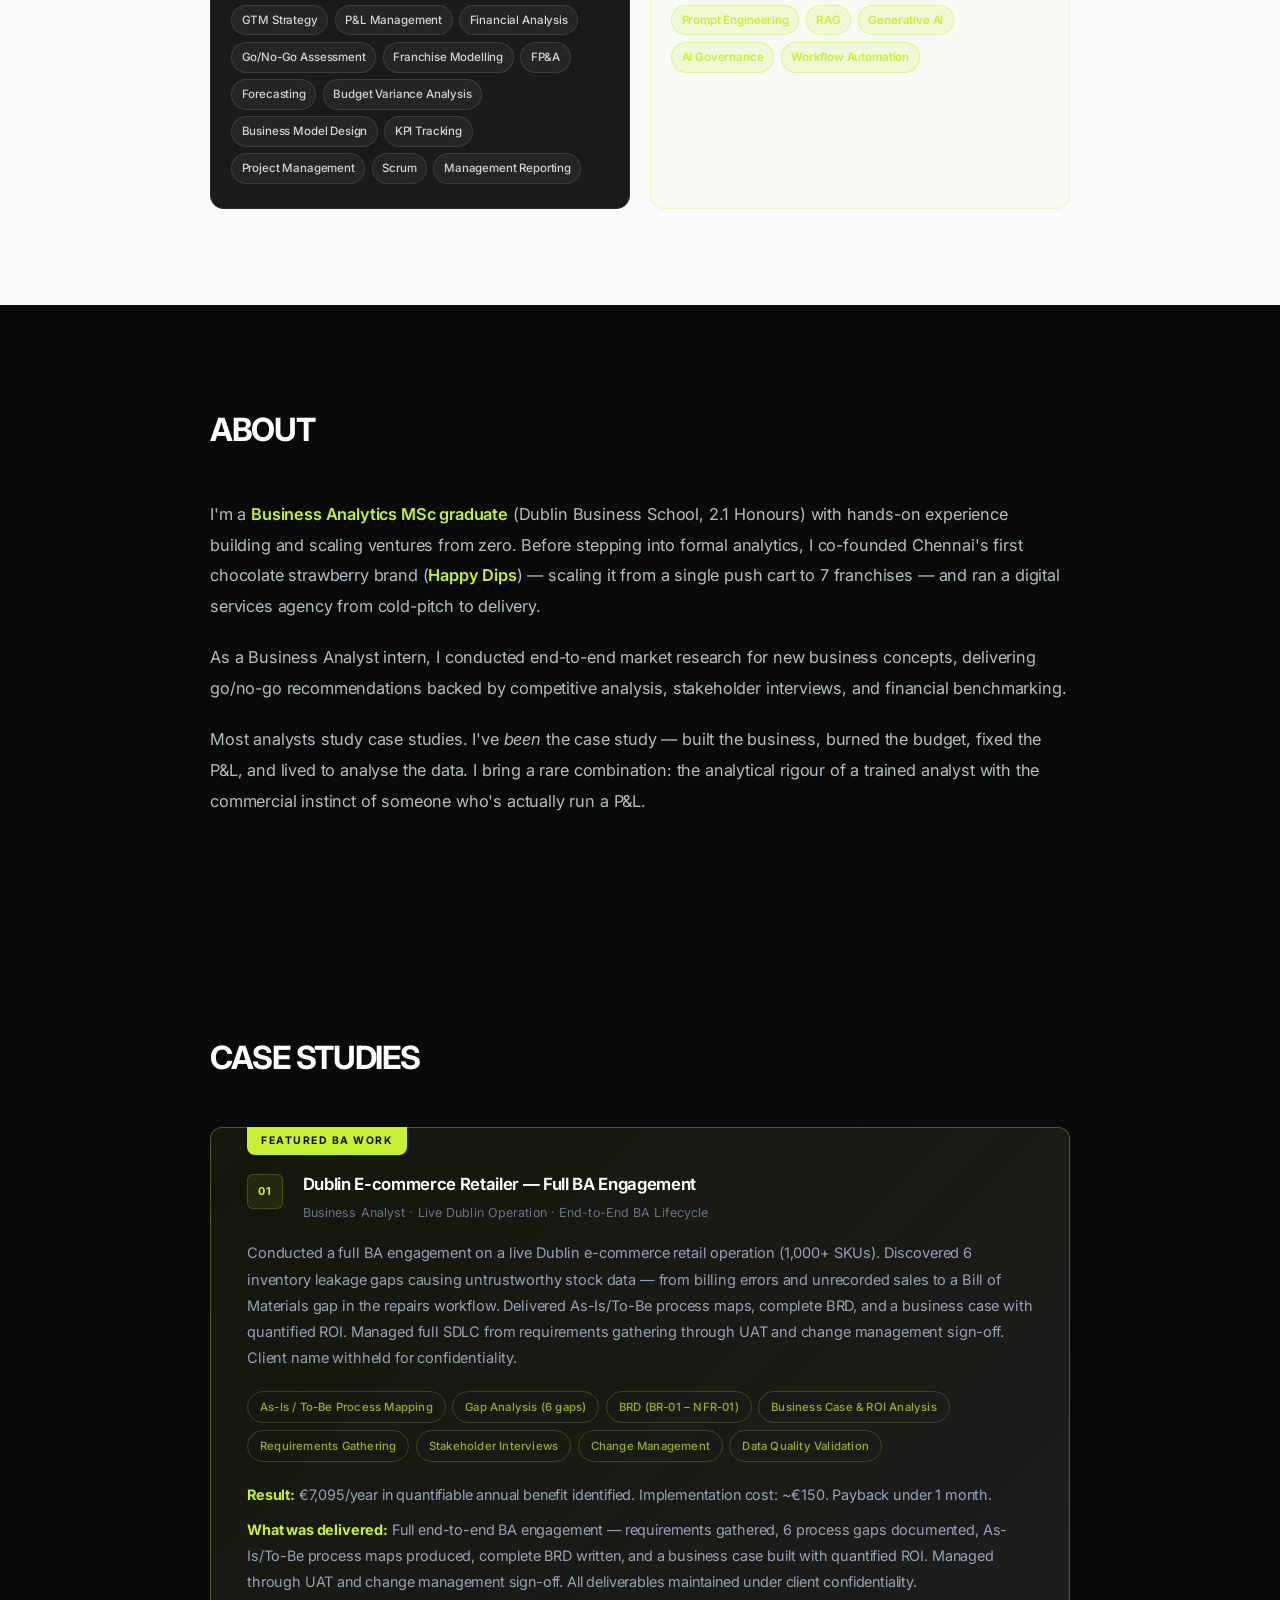
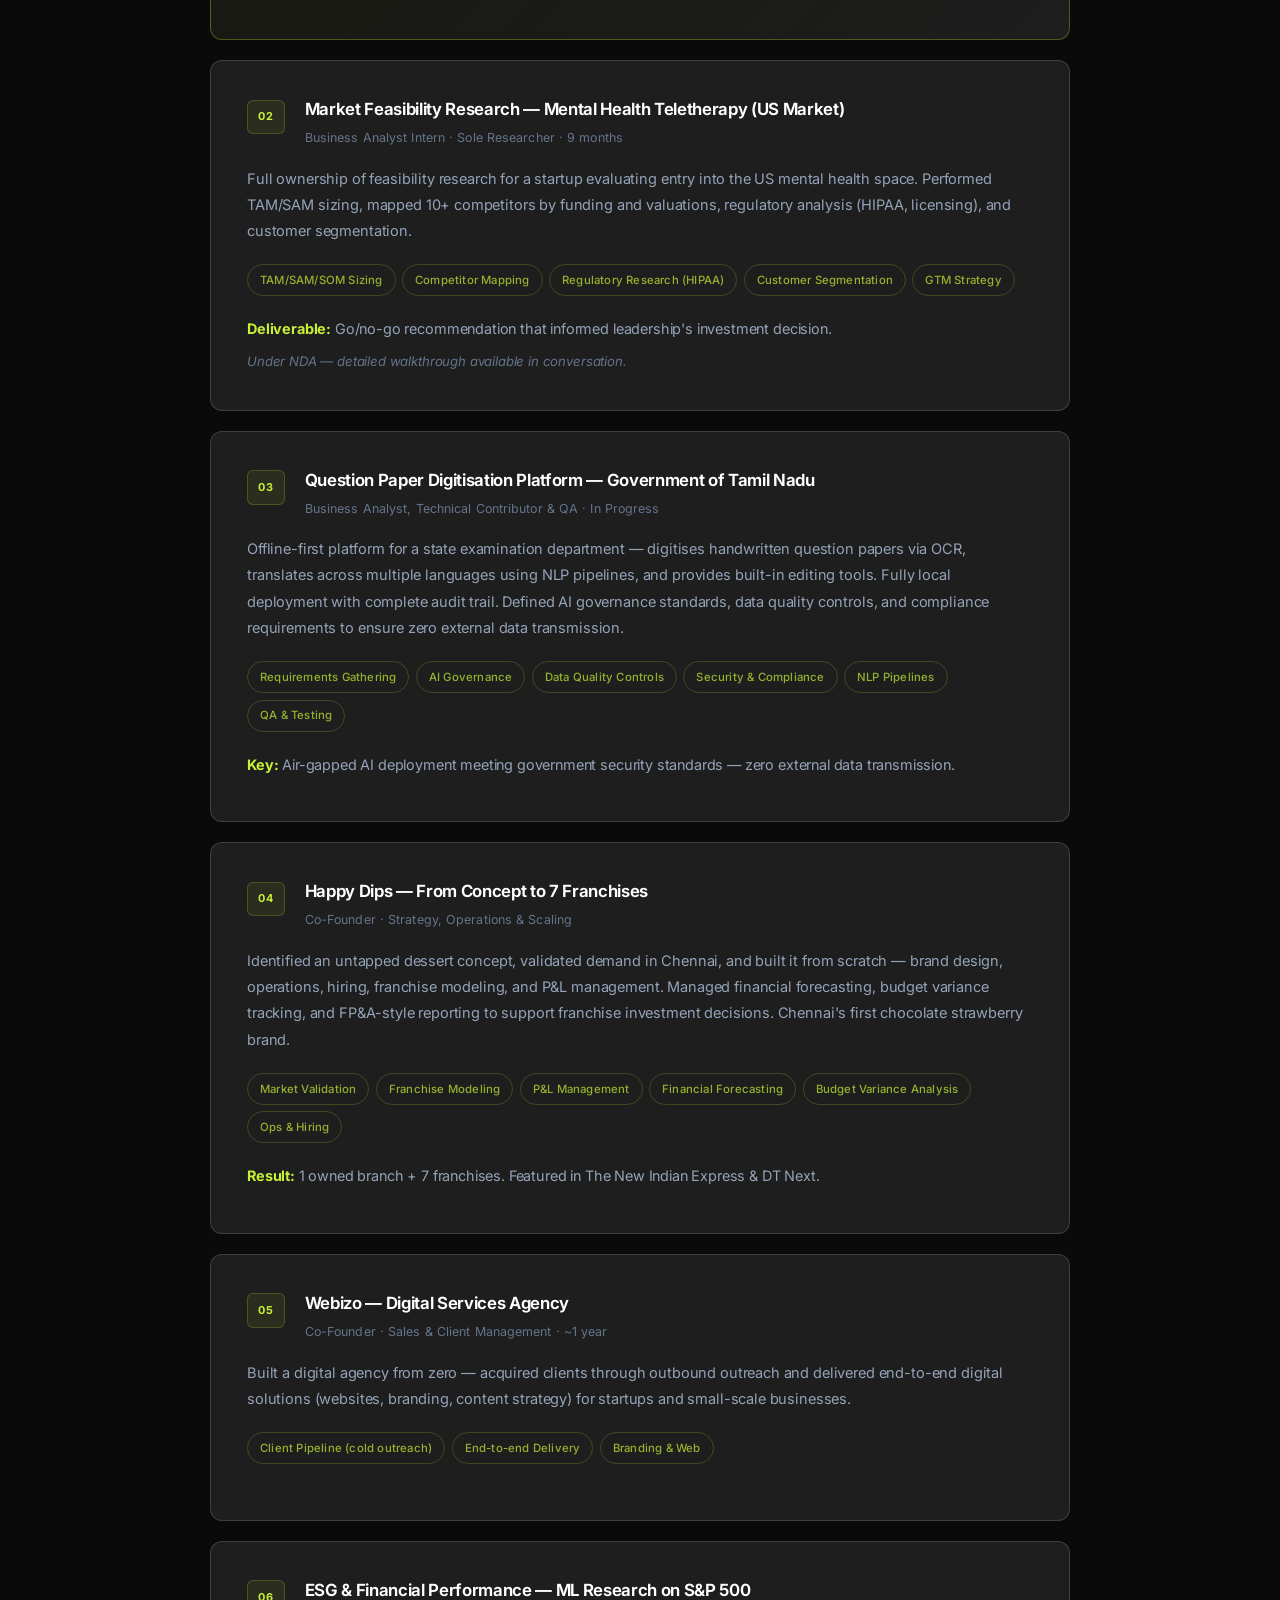
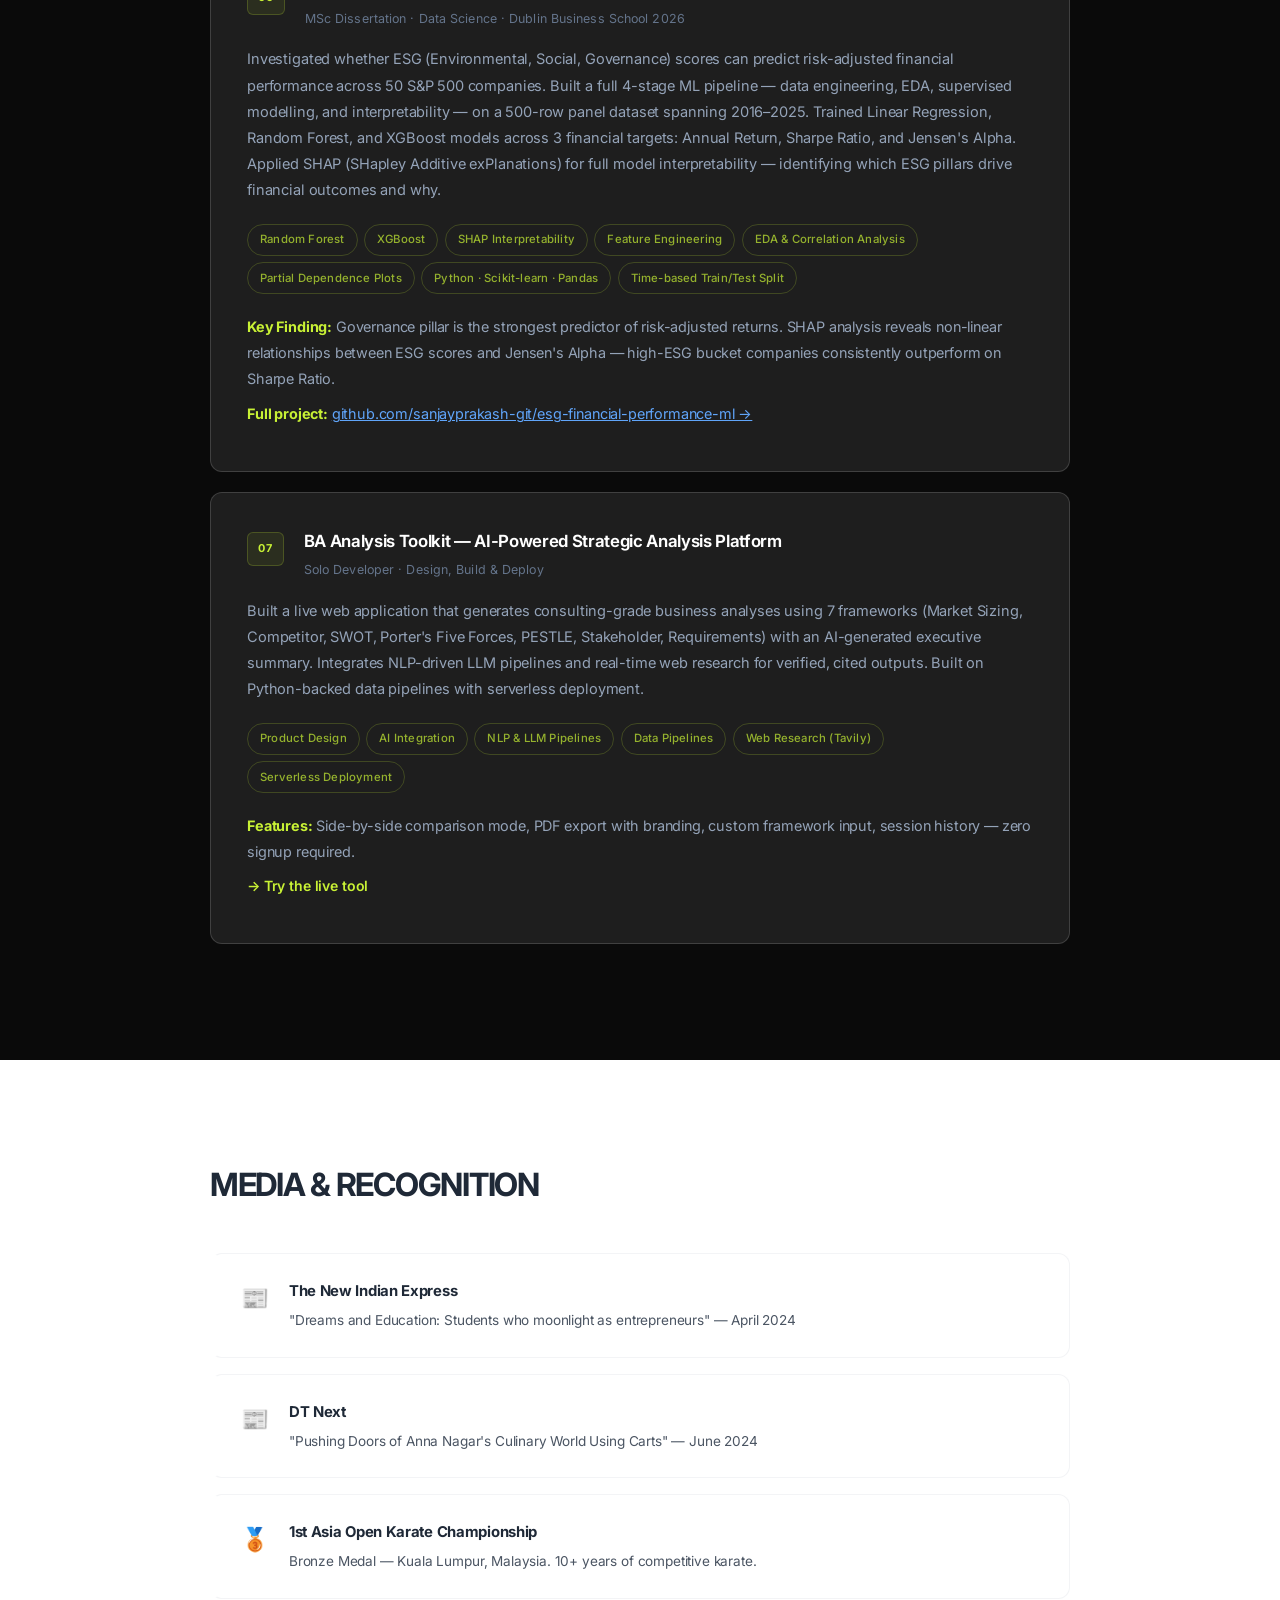
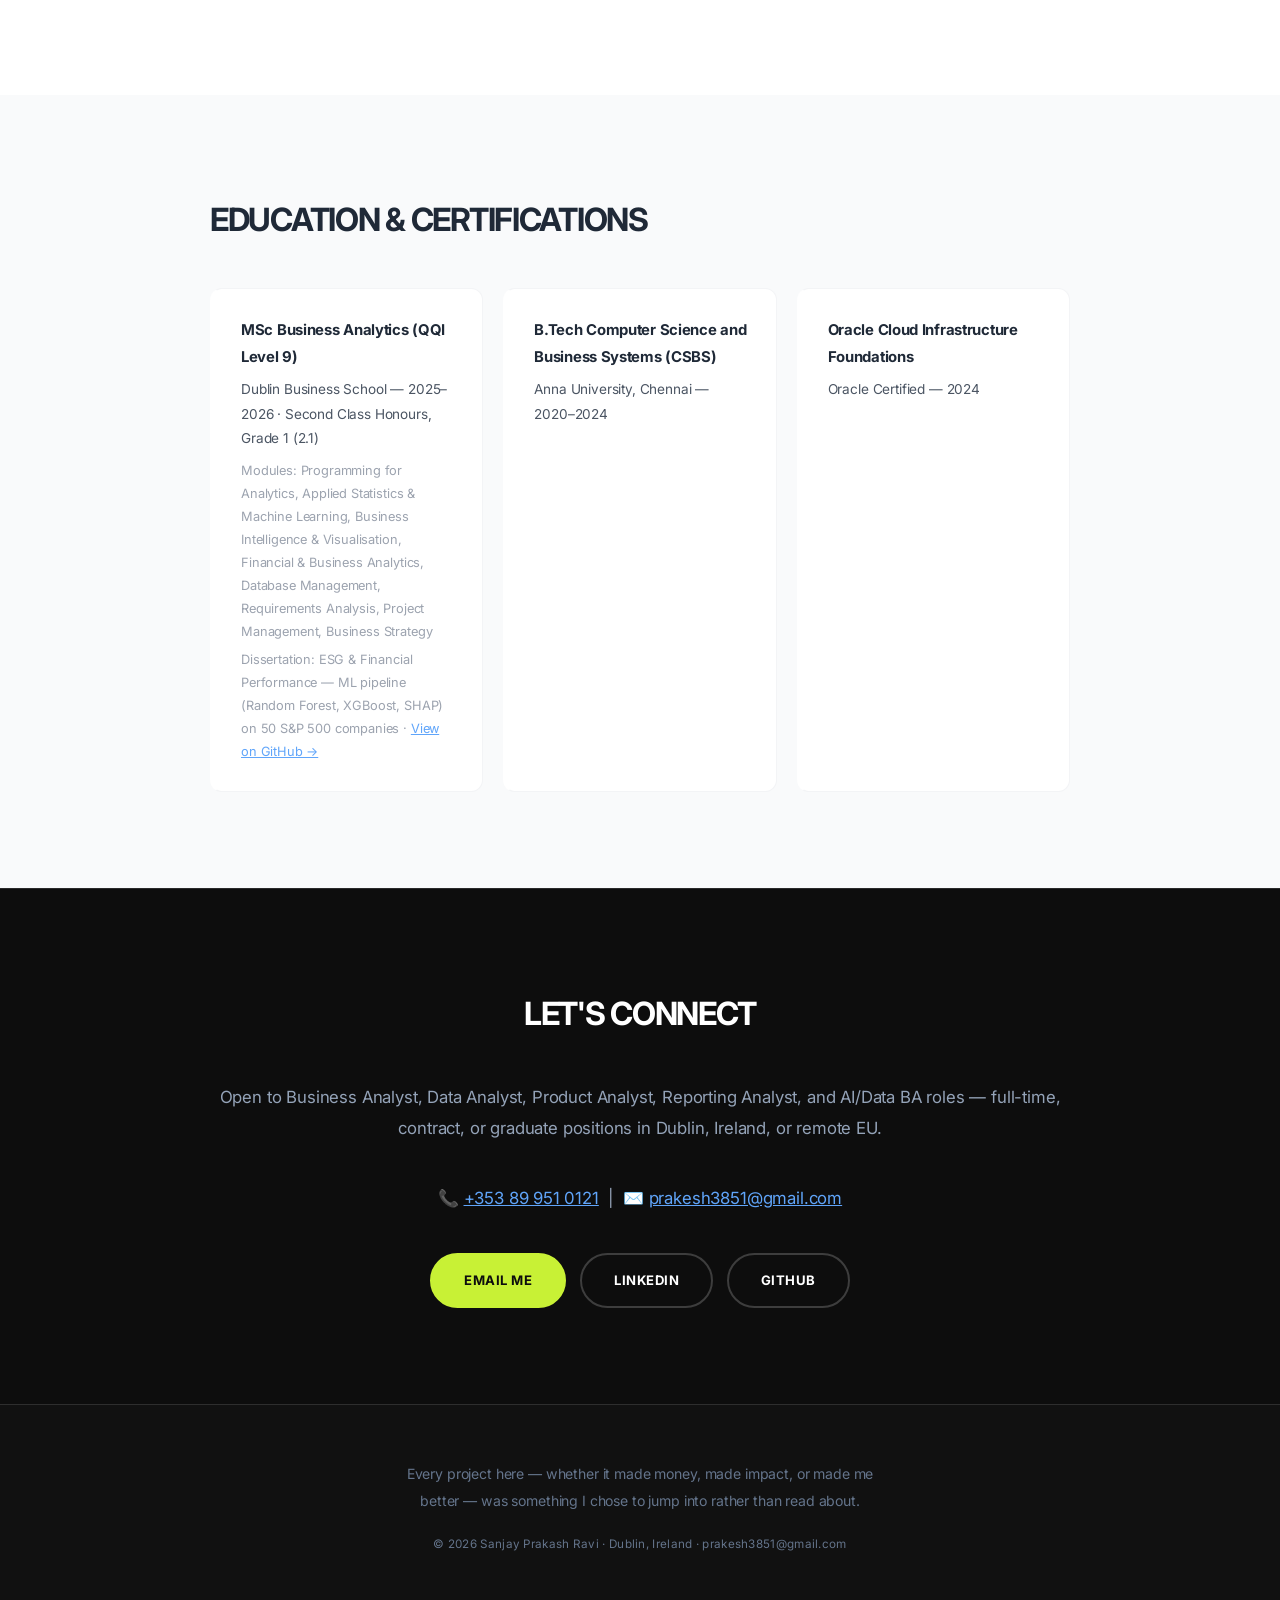
==== commit c4453fa7: "Add ESG dissertation as case study 06 with GitHub link" ====
--- a/index.html
+++ b/index.html
@@ -297,6 +297,31 @@
             <div class="case-study">
                 <div class="case-header">
                     <span class="case-number">06</span>
+                    <div>
+                        <h3>ESG &amp; Financial Performance — ML Research on S&amp;P 500</h3>
+                        <p class="case-meta">MSc Dissertation · Data Science · Dublin Business School 2026</p>
+                    </div>
+                </div>
+                <p class="case-context">Investigated whether ESG (Environmental, Social, Governance) scores can predict risk-adjusted financial performance across 50 S&amp;P 500 companies. Built a full 4-stage ML pipeline — data engineering, EDA, supervised modelling, and interpretability — on a 500-row panel dataset spanning 2016–2025. Trained Linear Regression, Random Forest, and XGBoost models across 3 financial targets: Annual Return, Sharpe Ratio, and Jensen's Alpha. Applied SHAP (SHapley Additive exPlanations) for full model interpretability — identifying which ESG pillars drive financial outcomes and why.</p>
+                <div class="processes">
+                    <span>Random Forest</span>
+                    <span>XGBoost</span>
+                    <span>SHAP Interpretability</span>
+                    <span>Feature Engineering</span>
+                    <span>EDA &amp; Correlation Analysis</span>
+                    <span>Partial Dependence Plots</span>
+                    <span>Python · Scikit-learn · Pandas</span>
+                    <span>Time-based Train/Test Split</span>
+                </div>
+                <p class="case-deliverable"><strong>Key Finding:</strong> Governance pillar is the strongest predictor of risk-adjusted returns. SHAP analysis reveals non-linear relationships between ESG scores and Jensen's Alpha — high-ESG bucket companies consistently outperform on Sharpe Ratio.</p>
+                <p class="case-deliverable" style="margin-top:0.6rem;">
+                    <strong>Full project:</strong> <a href="https://github.com/sanjayprakash-git/esg-financial-performance-ml" target="_blank" style="color:#60a5fa;">github.com/sanjayprakash-git/esg-financial-performance-ml →</a>
+                </p>
+            </div>
+
+            <div class="case-study">
+                <div class="case-header">
+                    <span class="case-number">07</span>
                     <div>
                         <h3>BA Analysis Toolkit — AI-Powered Strategic Analysis Platform</h3>
                         <p class="case-meta">Solo Developer · Design, Build & Deploy</p>
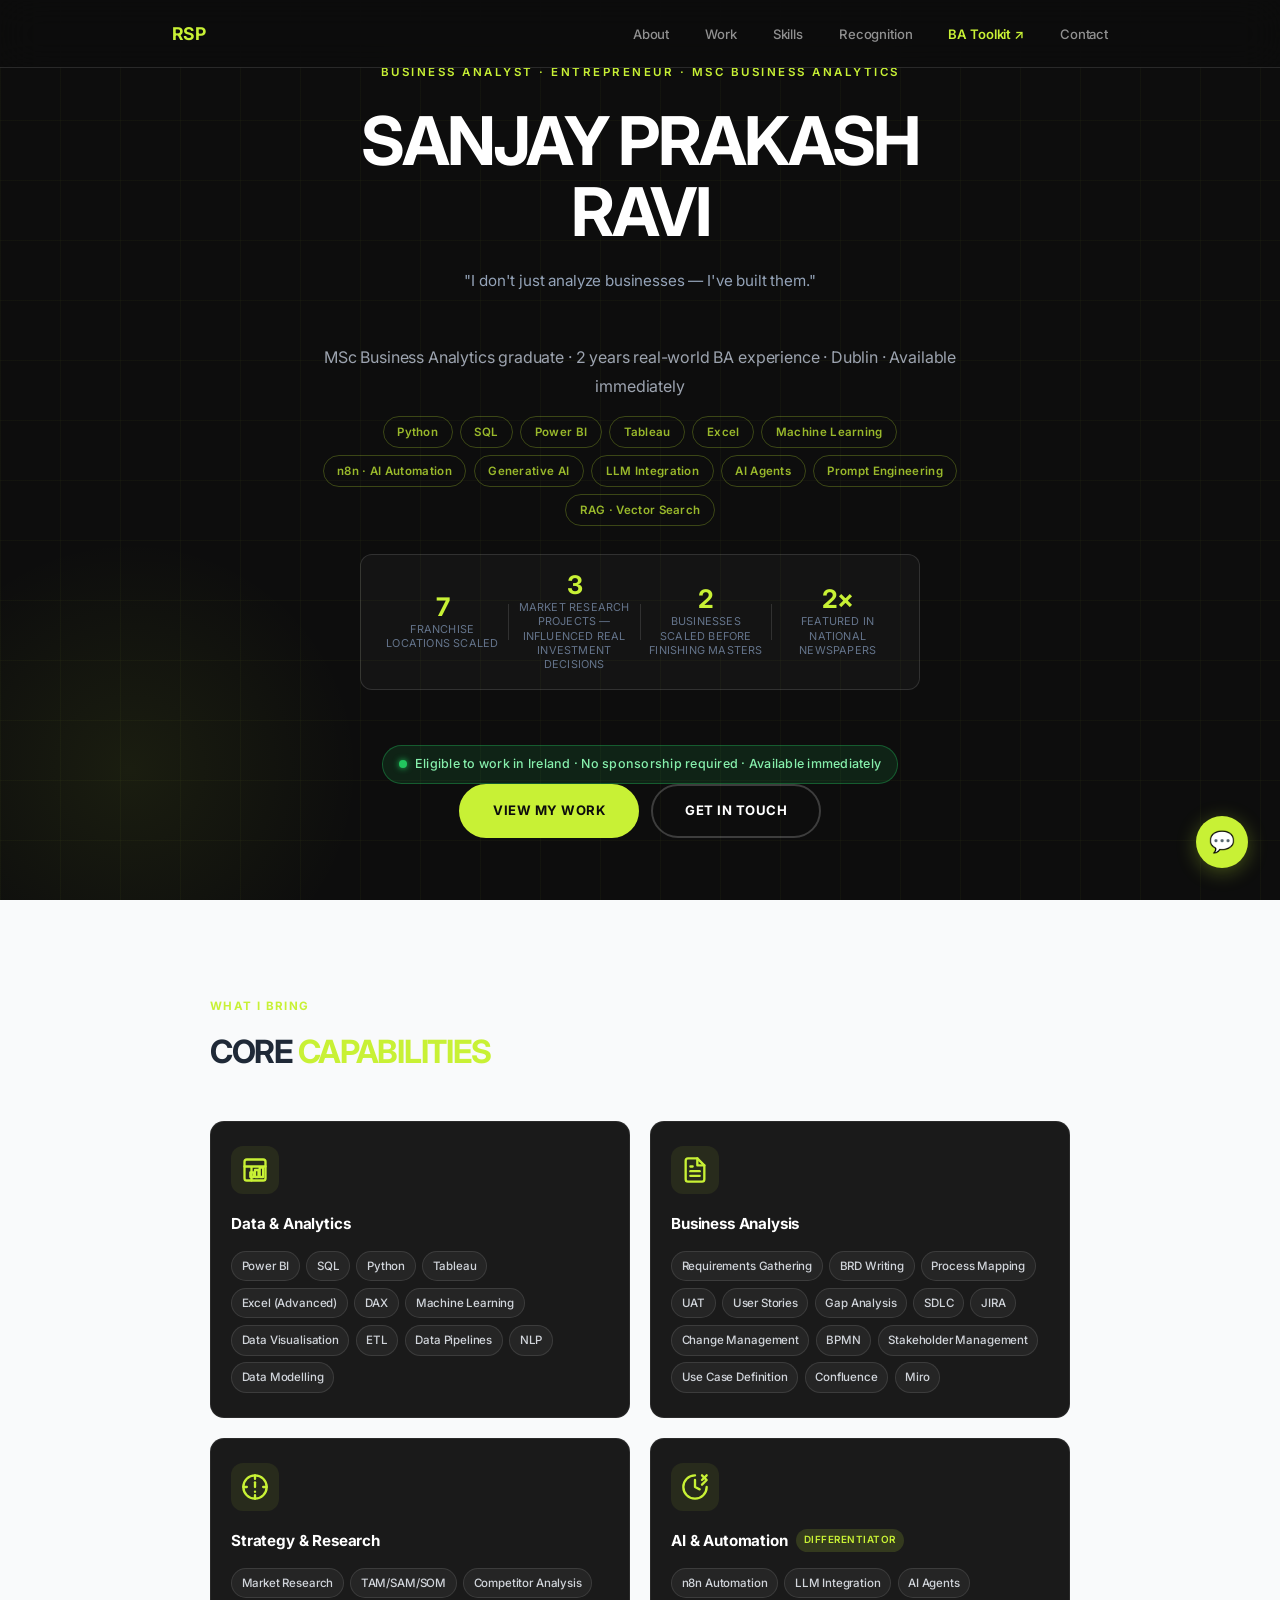
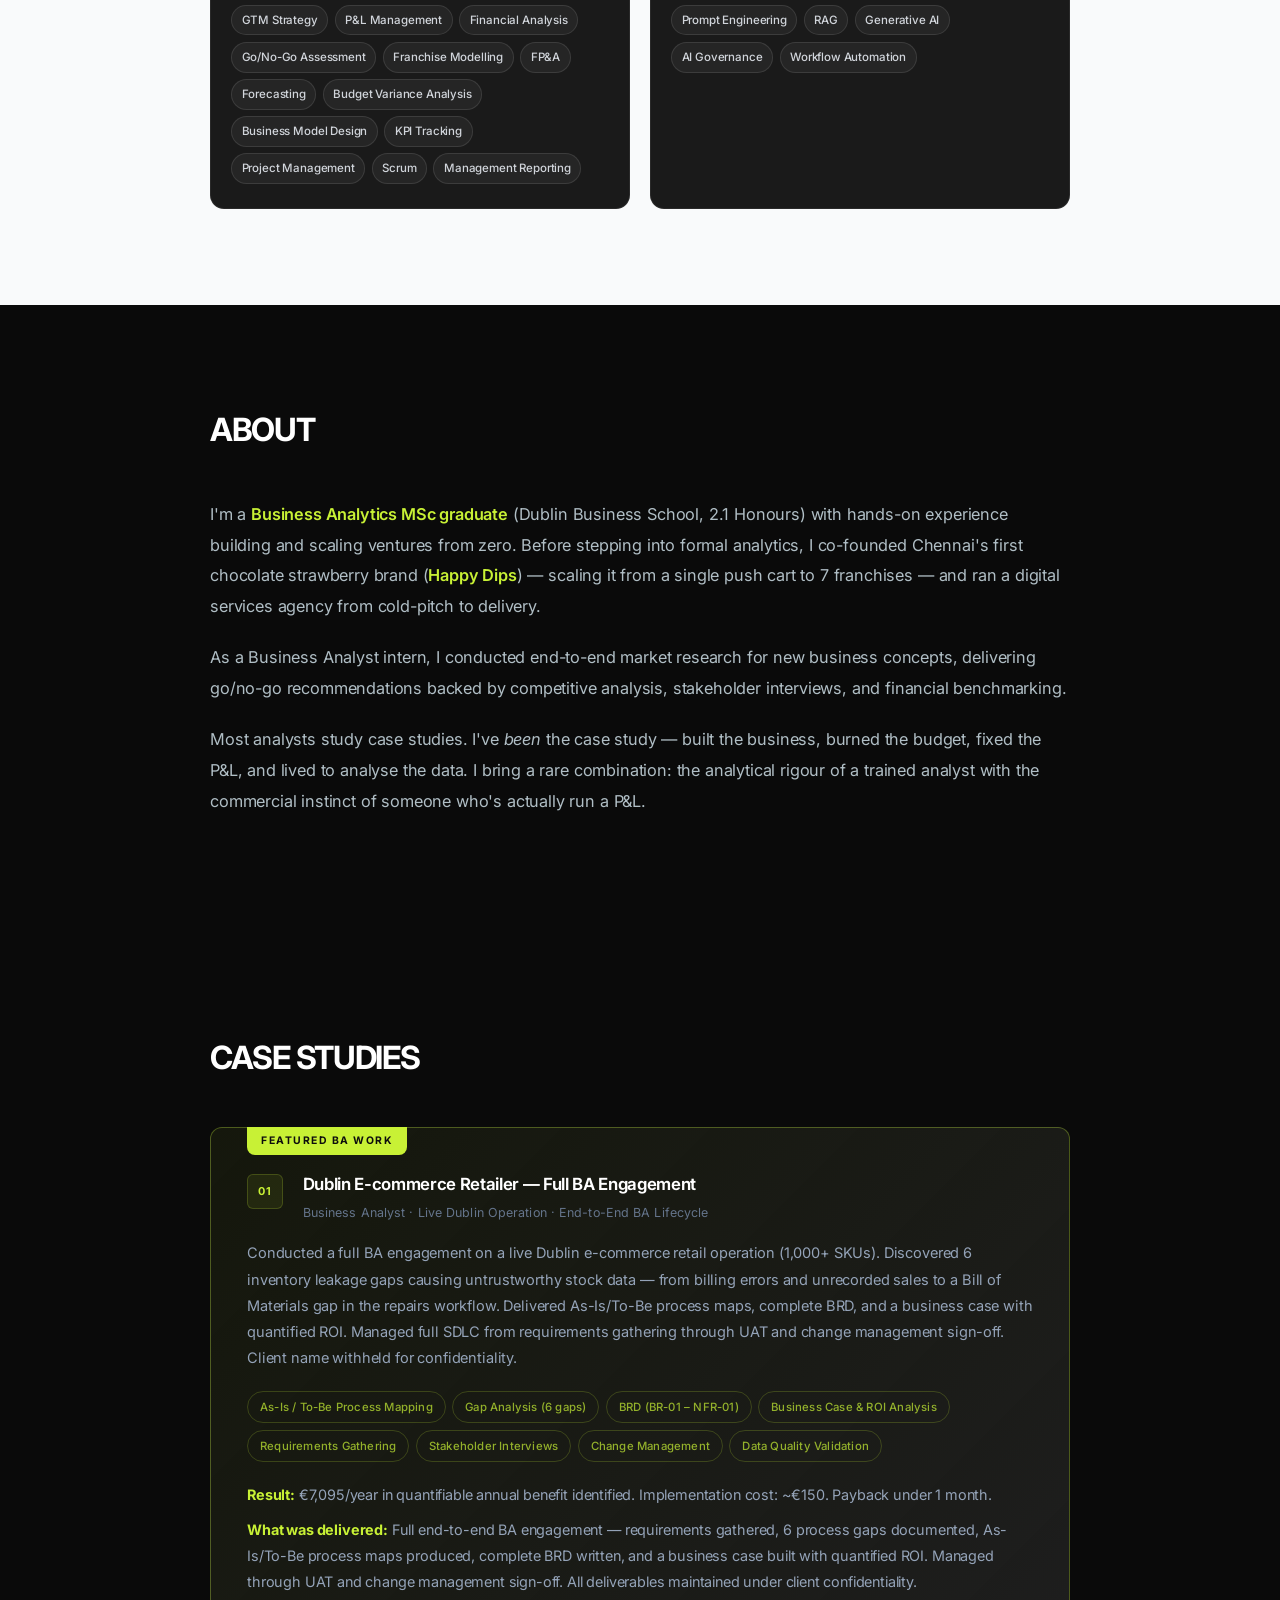
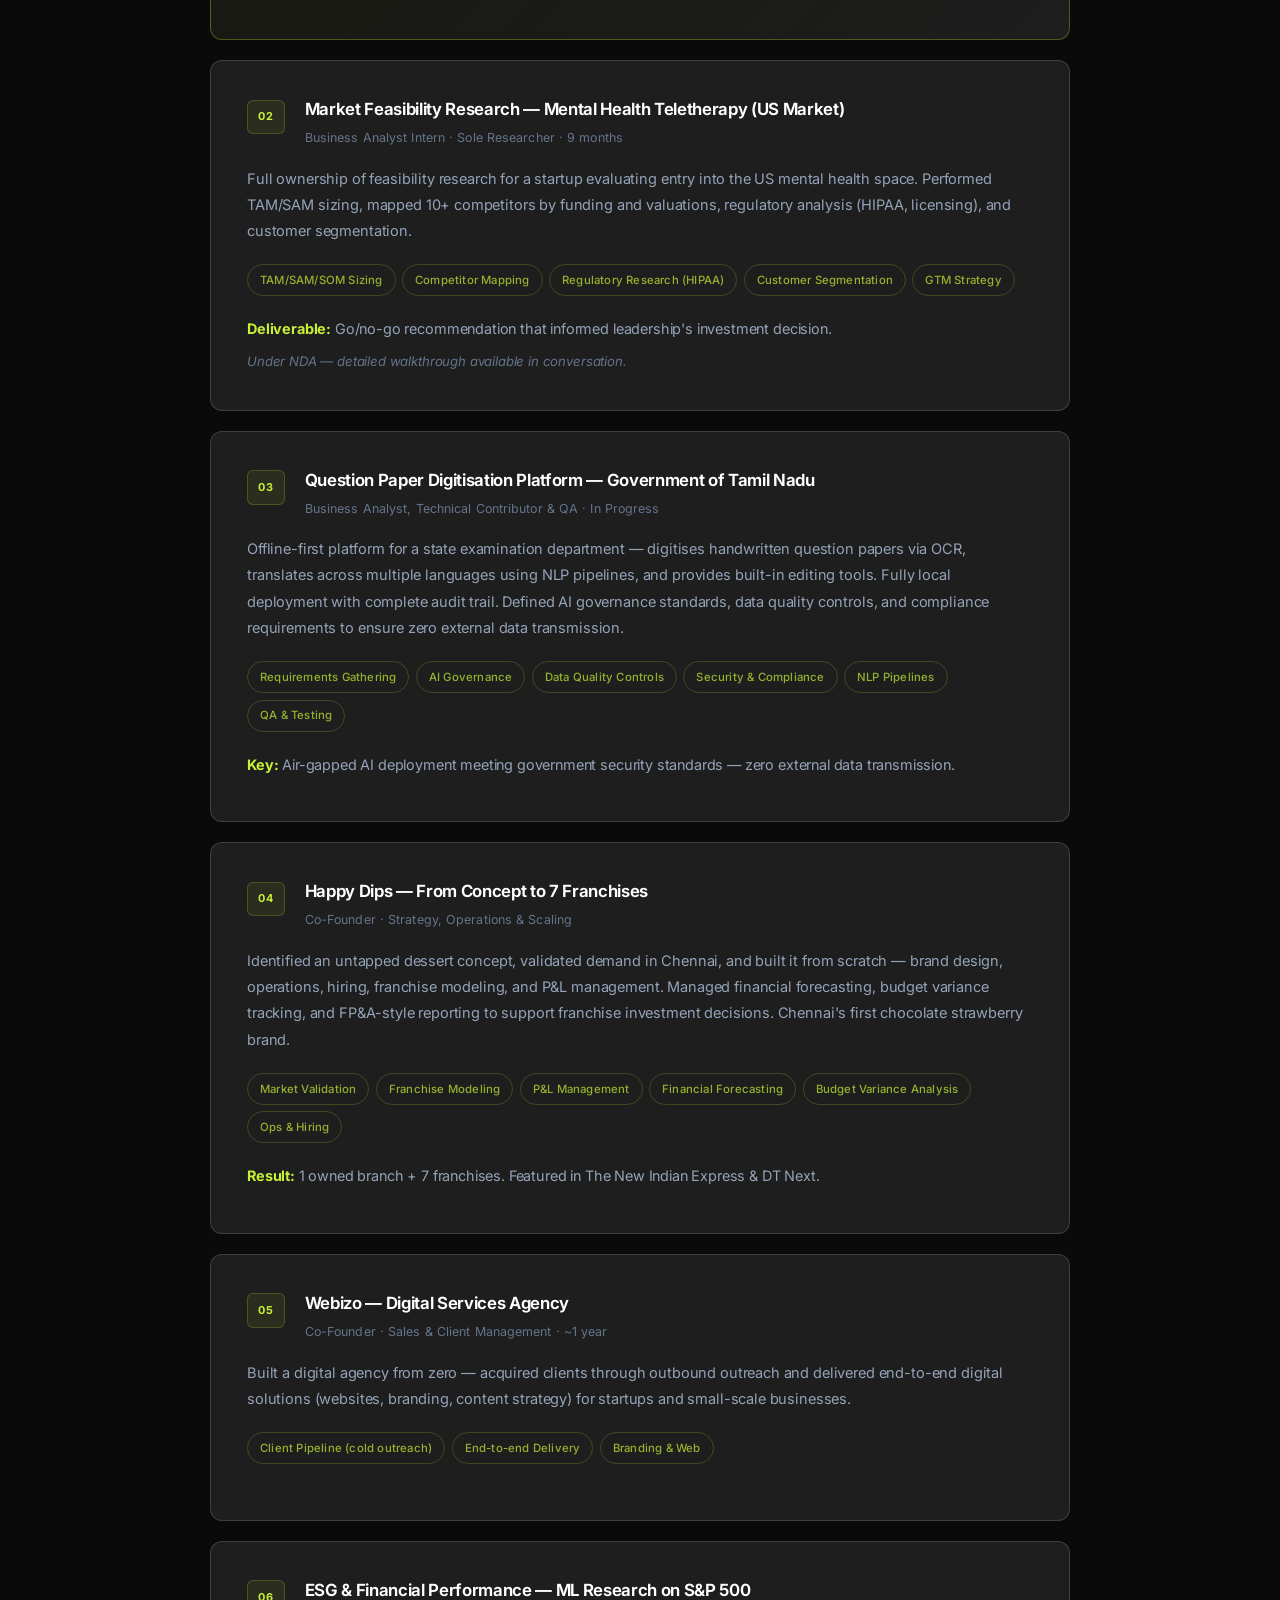
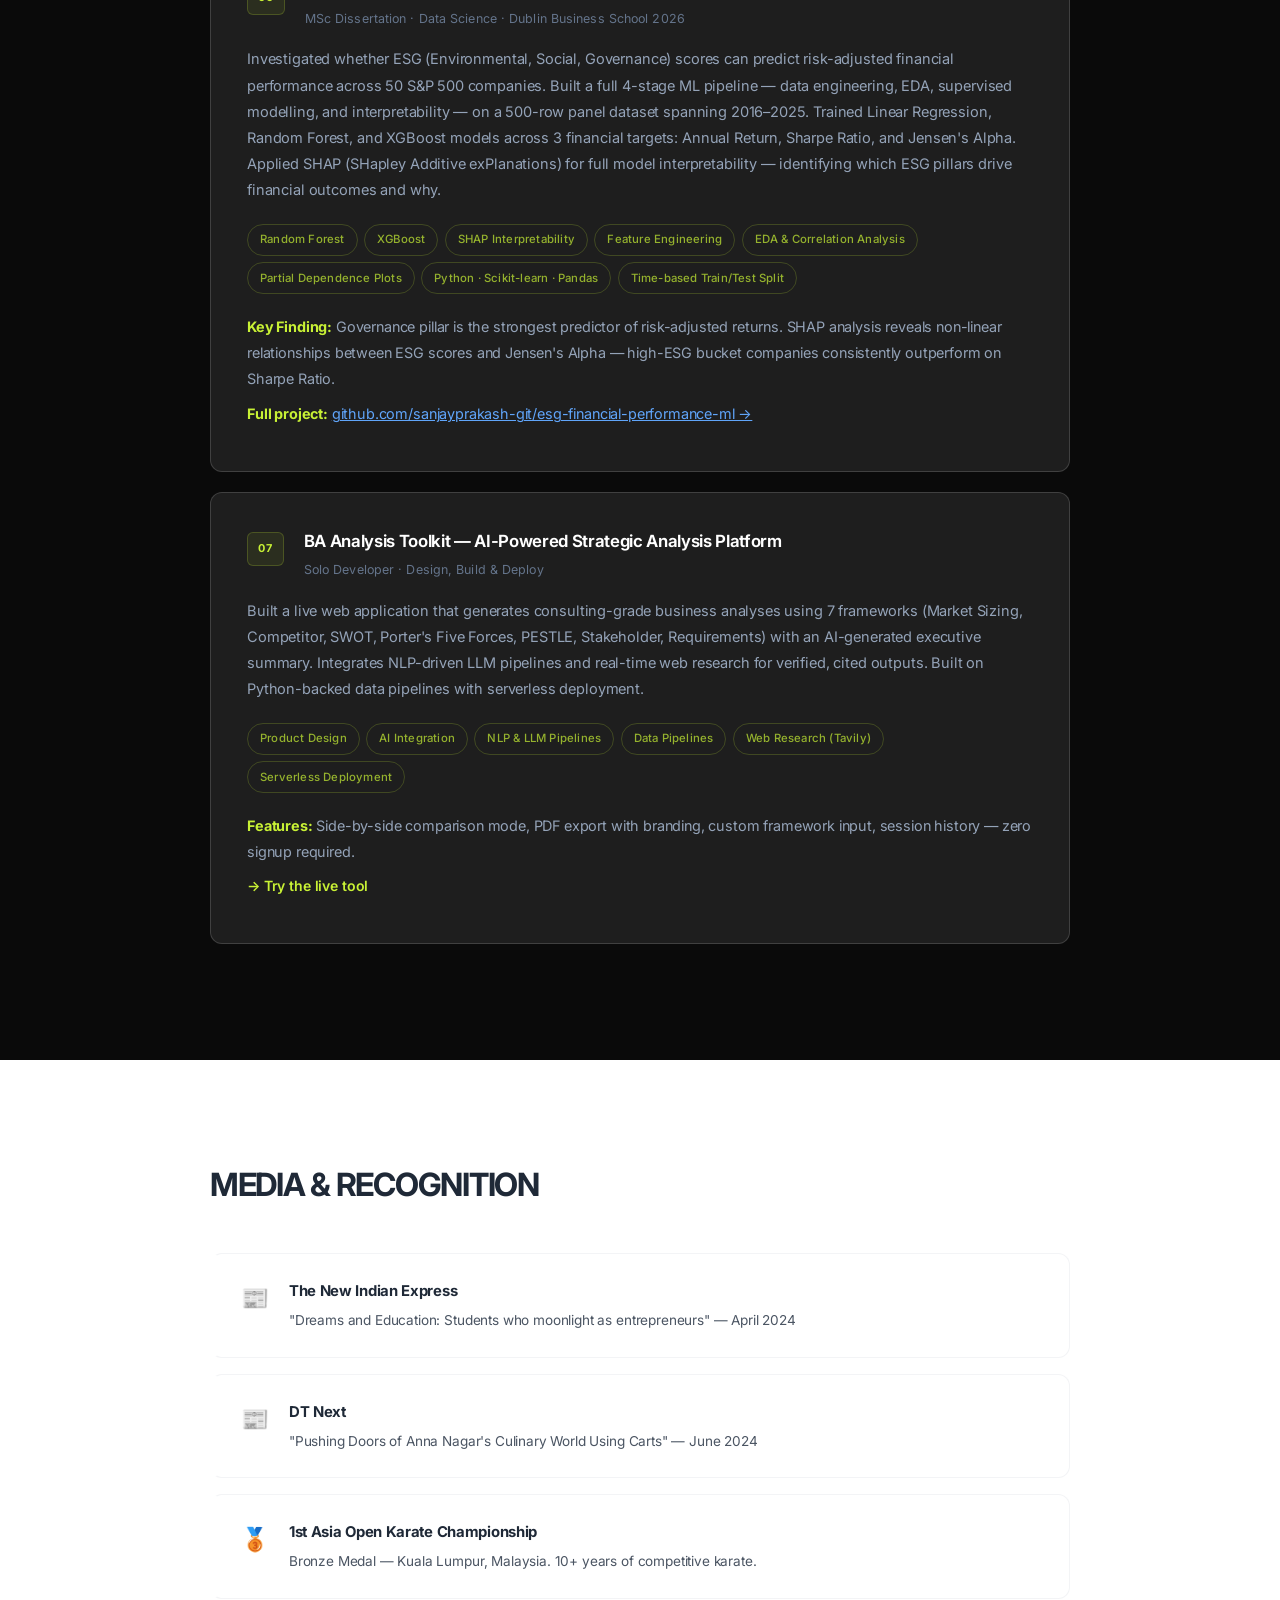
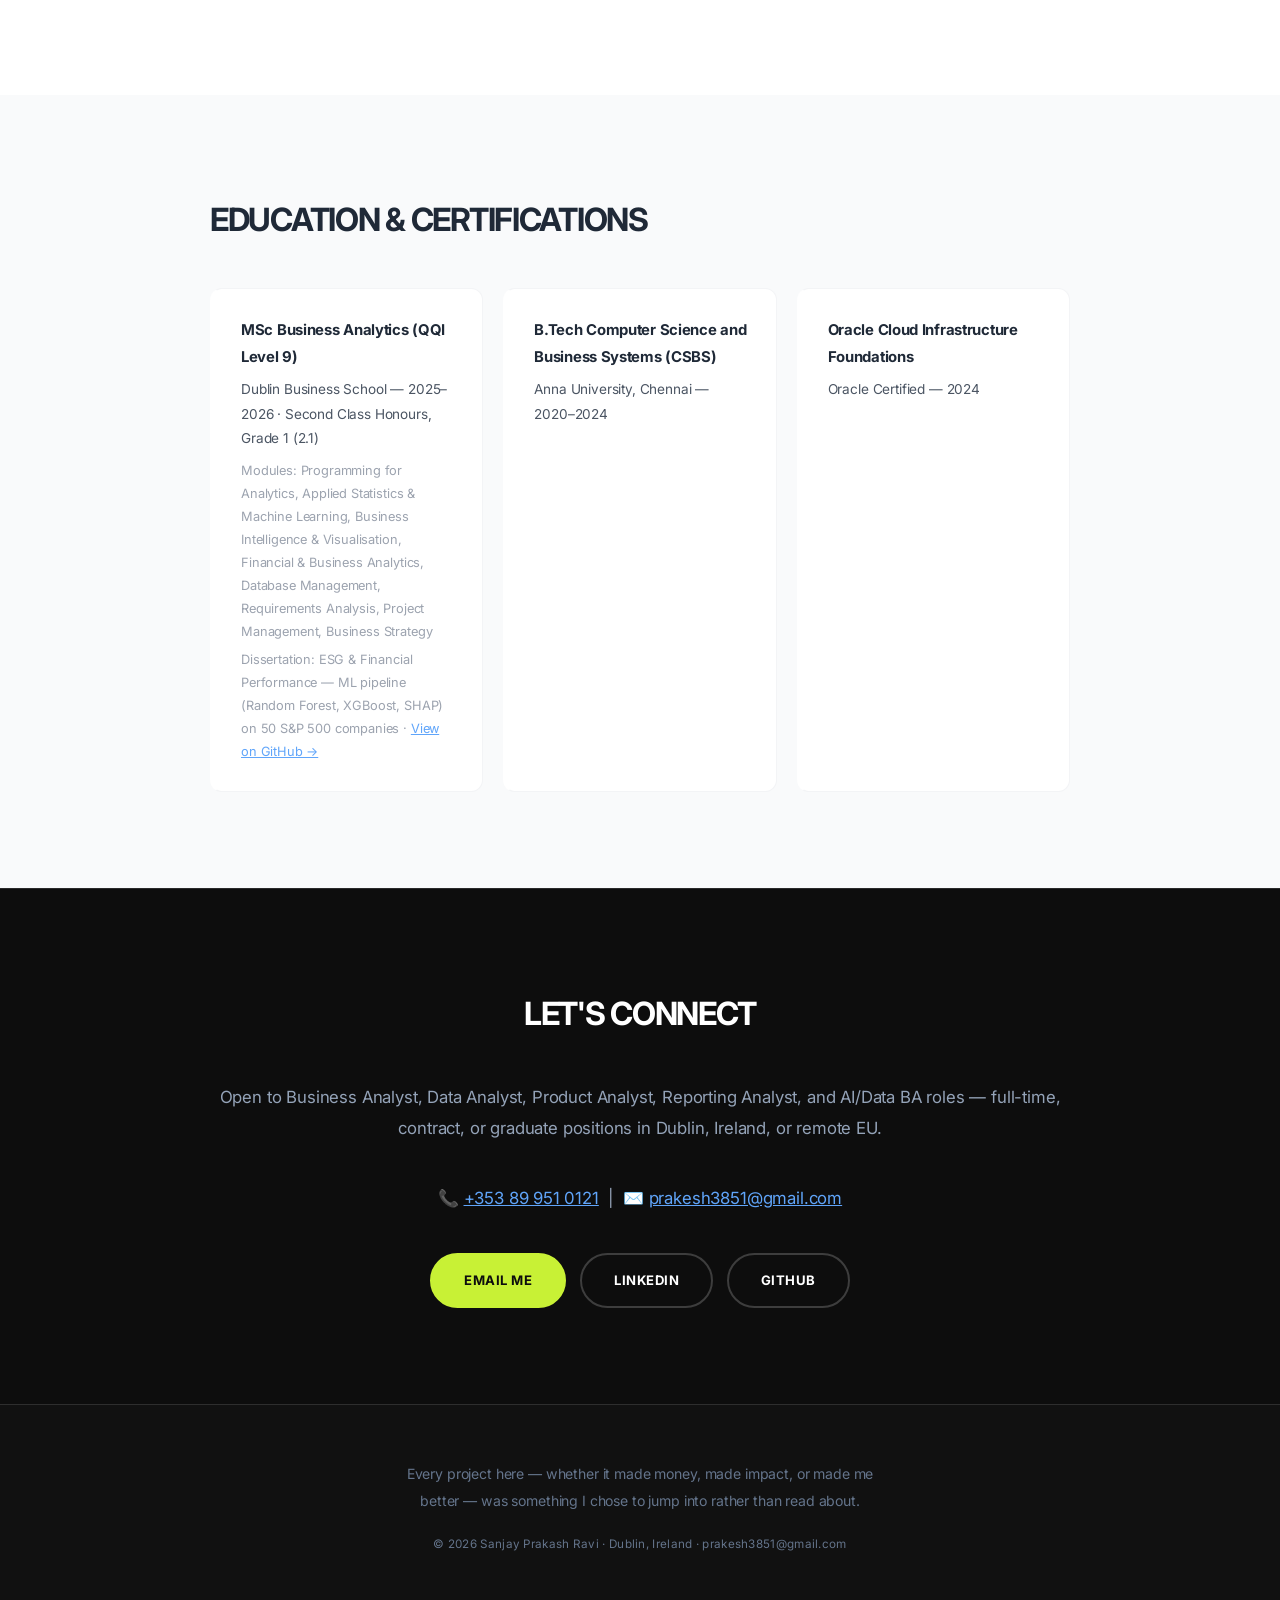
==== commit 90fd9c47: "Remove highlight class from AI card — now identical to other 3 cards" ====
--- a/index.html
+++ b/index.html
@@ -155,7 +155,7 @@
                     </div>
                 </div>
 
-                <div class="capability-card capability-card-highlight">
+                <div class="capability-card">
                     <div class="capability-icon">
                         <svg width="28" height="28" viewBox="0 0 24 24" fill="none" stroke="currentColor" stroke-width="2" stroke-linecap="round" stroke-linejoin="round"><path d="M12 2a10 10 0 1 0 10 10"/><path d="M12 6v6l4 2"/><path d="M18 2l4 4-4 4"/><path d="M22 2l-4 4"/></svg>
                     </div>
--- a/style.css
+++ b/style.css
@@ -291,8 +291,8 @@
 }
 
 .capability-card-highlight {
-    border-color: rgba(200, 241, 53, 0.3);
-    background: rgba(200, 241, 53, 0.04);
+    border-color: rgba(255,255,255,0.07);
+    background: var(--bg-card);
 }
 
 .capability-icon {
@@ -350,10 +350,10 @@
 }
 
 .capability-card-highlight .skill-tags span {
-    background: rgba(200, 241, 53, 0.15);
-    border-color: rgba(200, 241, 53, 0.5);
-    color: #c8f135;
-    font-weight: 600;
+    background: rgba(255,255,255,0.05);
+    border-color: rgba(255,255,255,0.1);
+    color: #d1d5db;
+    font-weight: 500;
 }
 
 @media (max-width: 900px) {
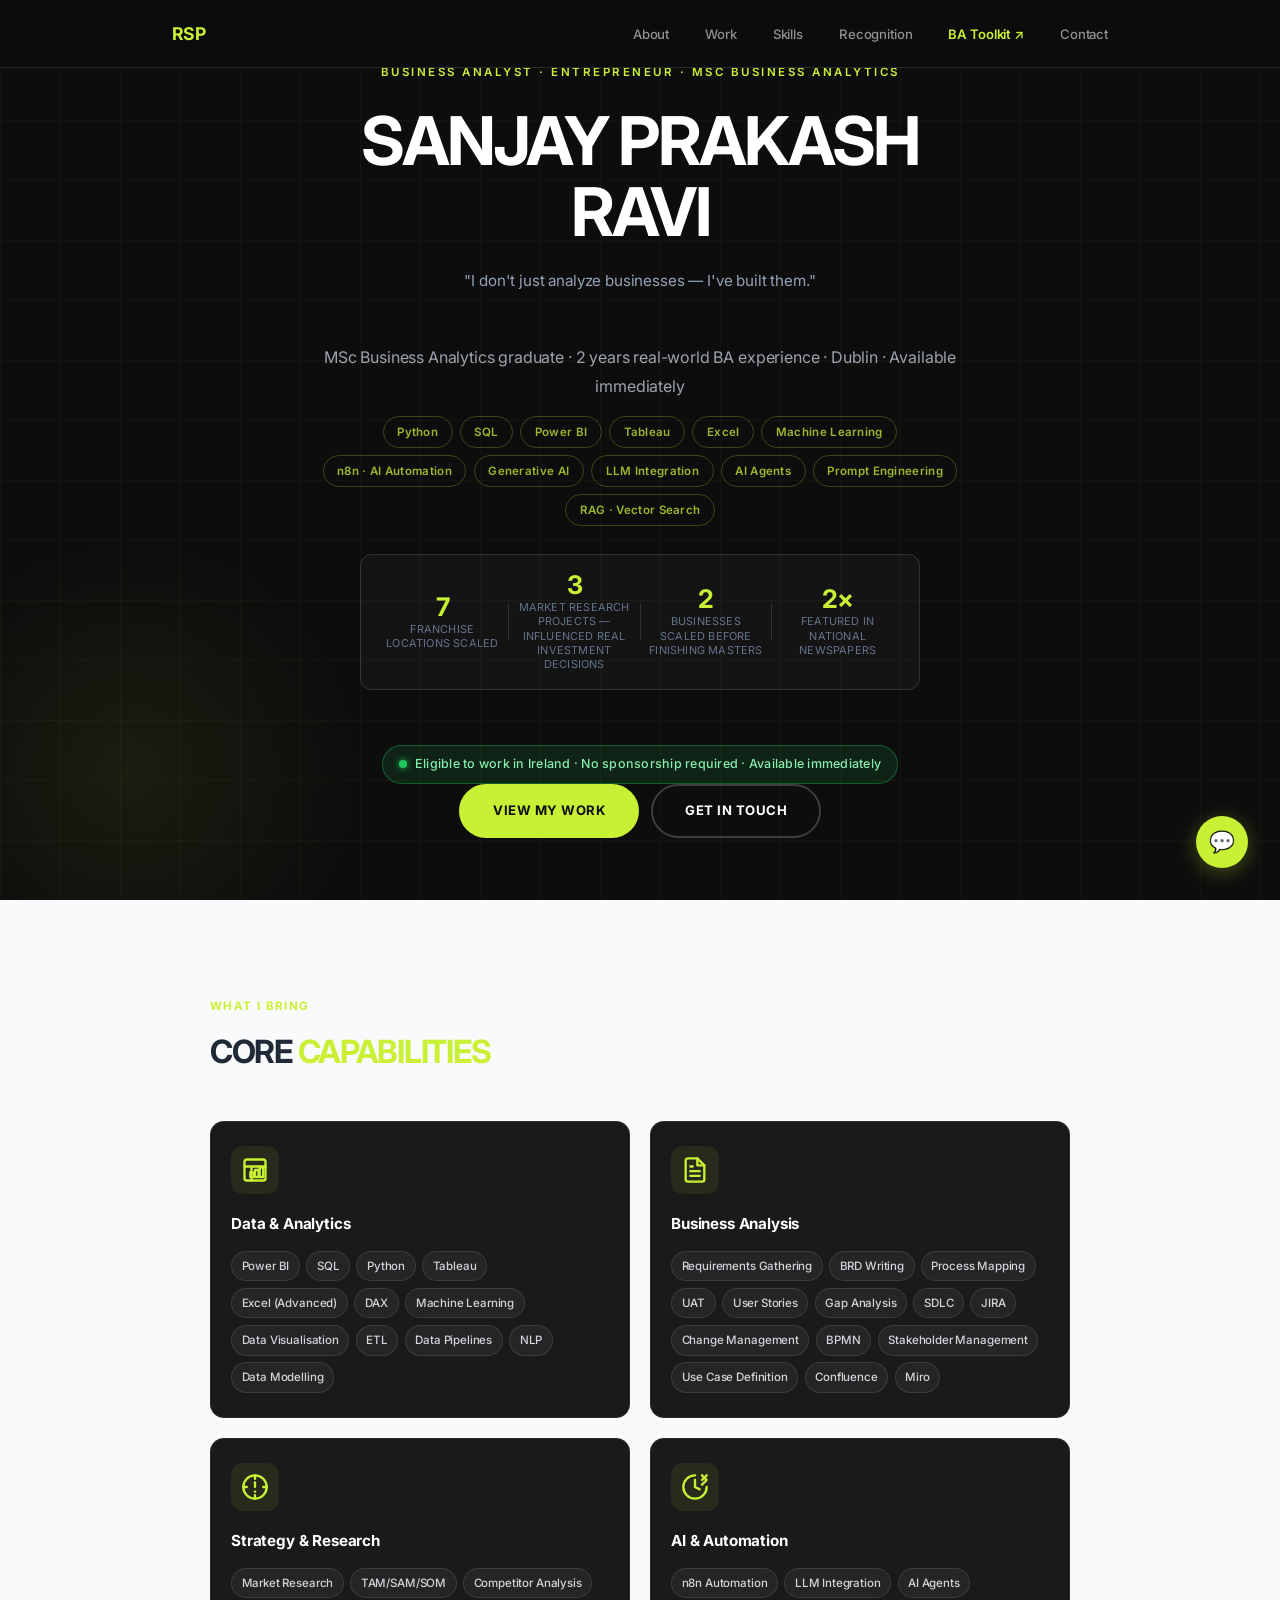
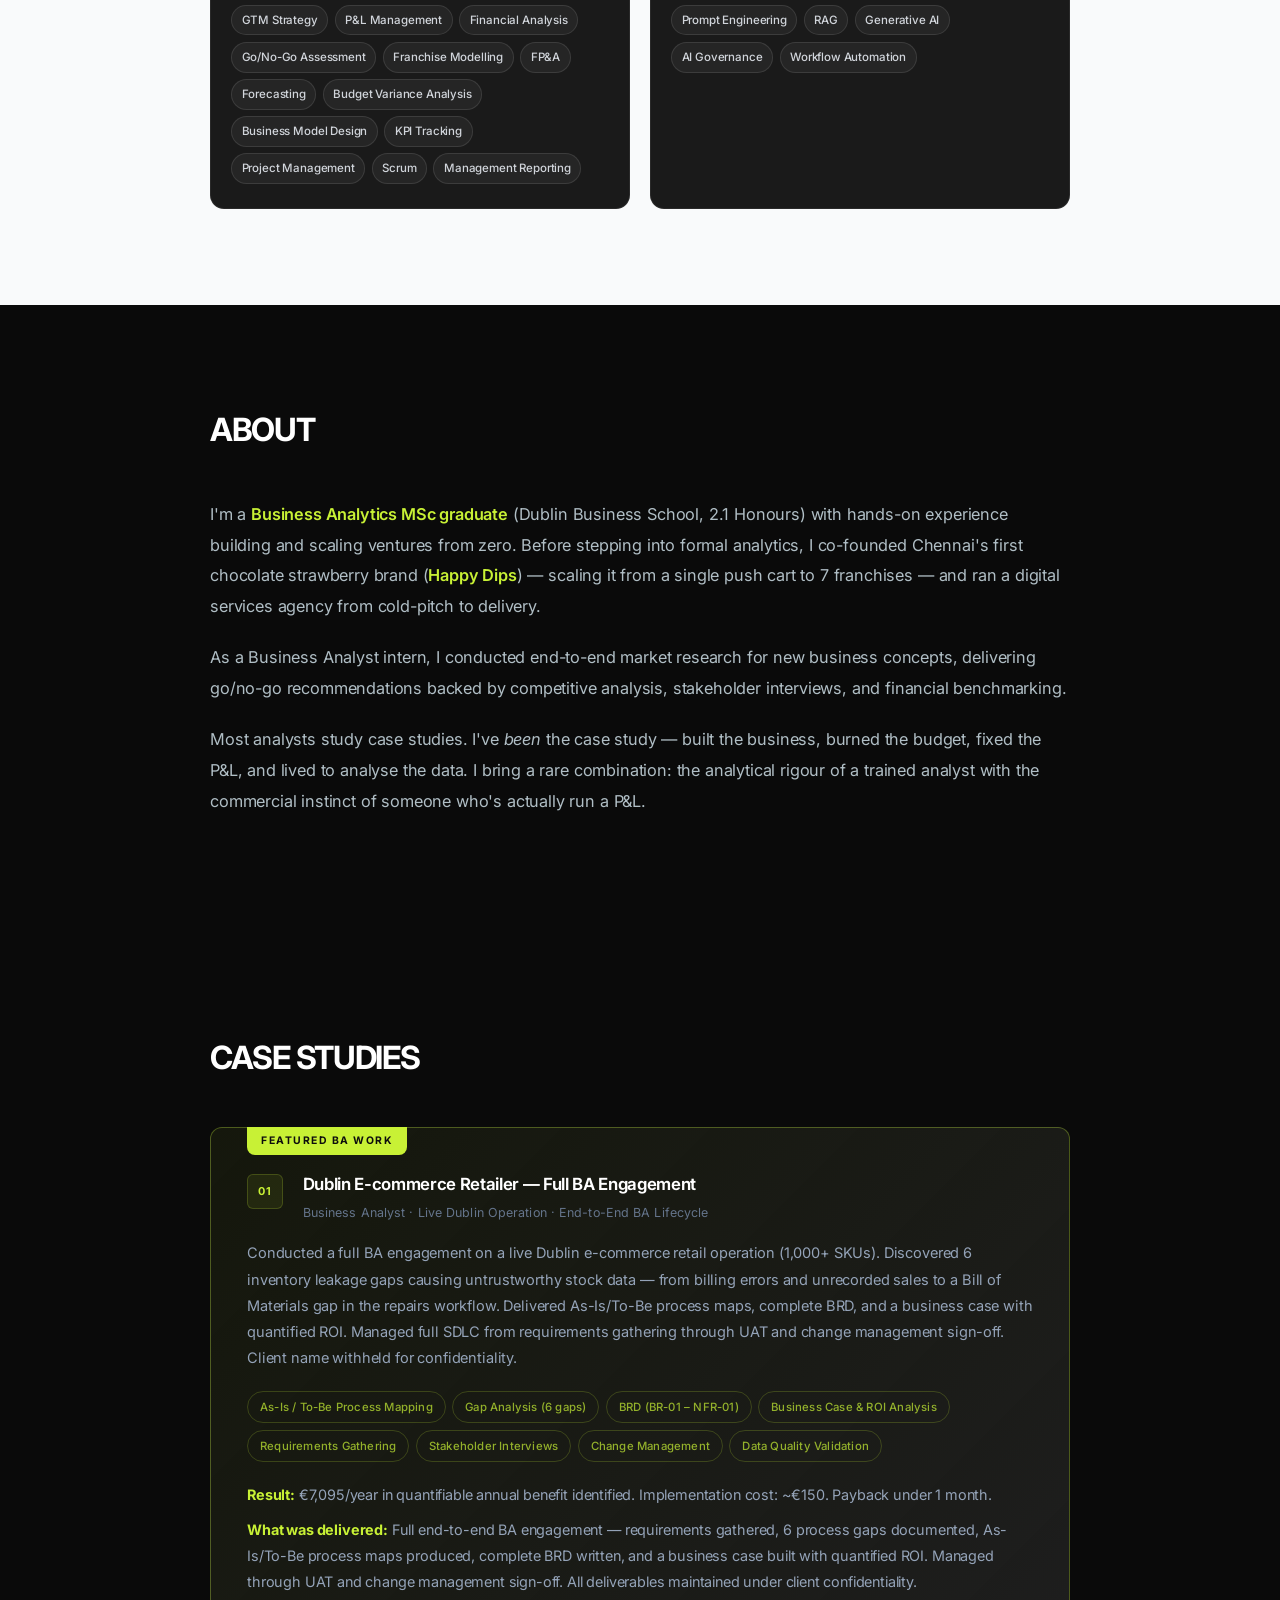
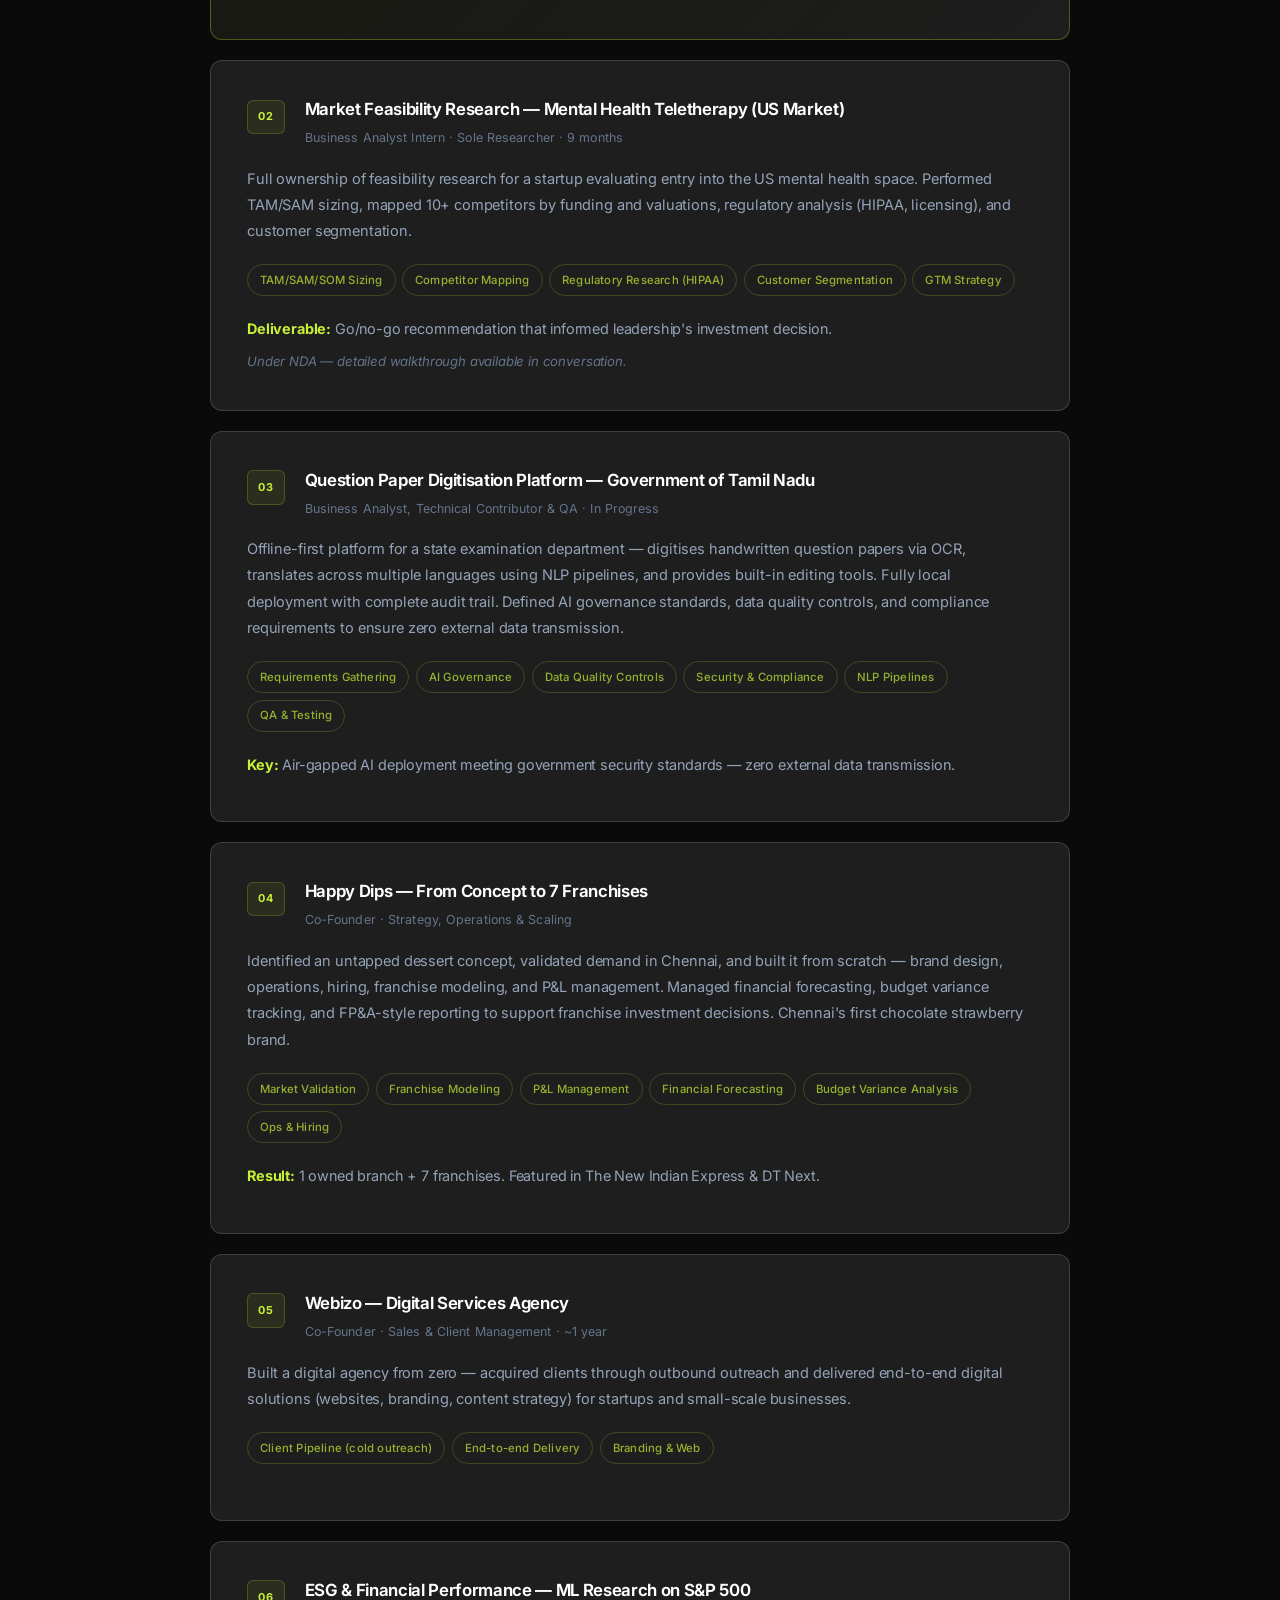
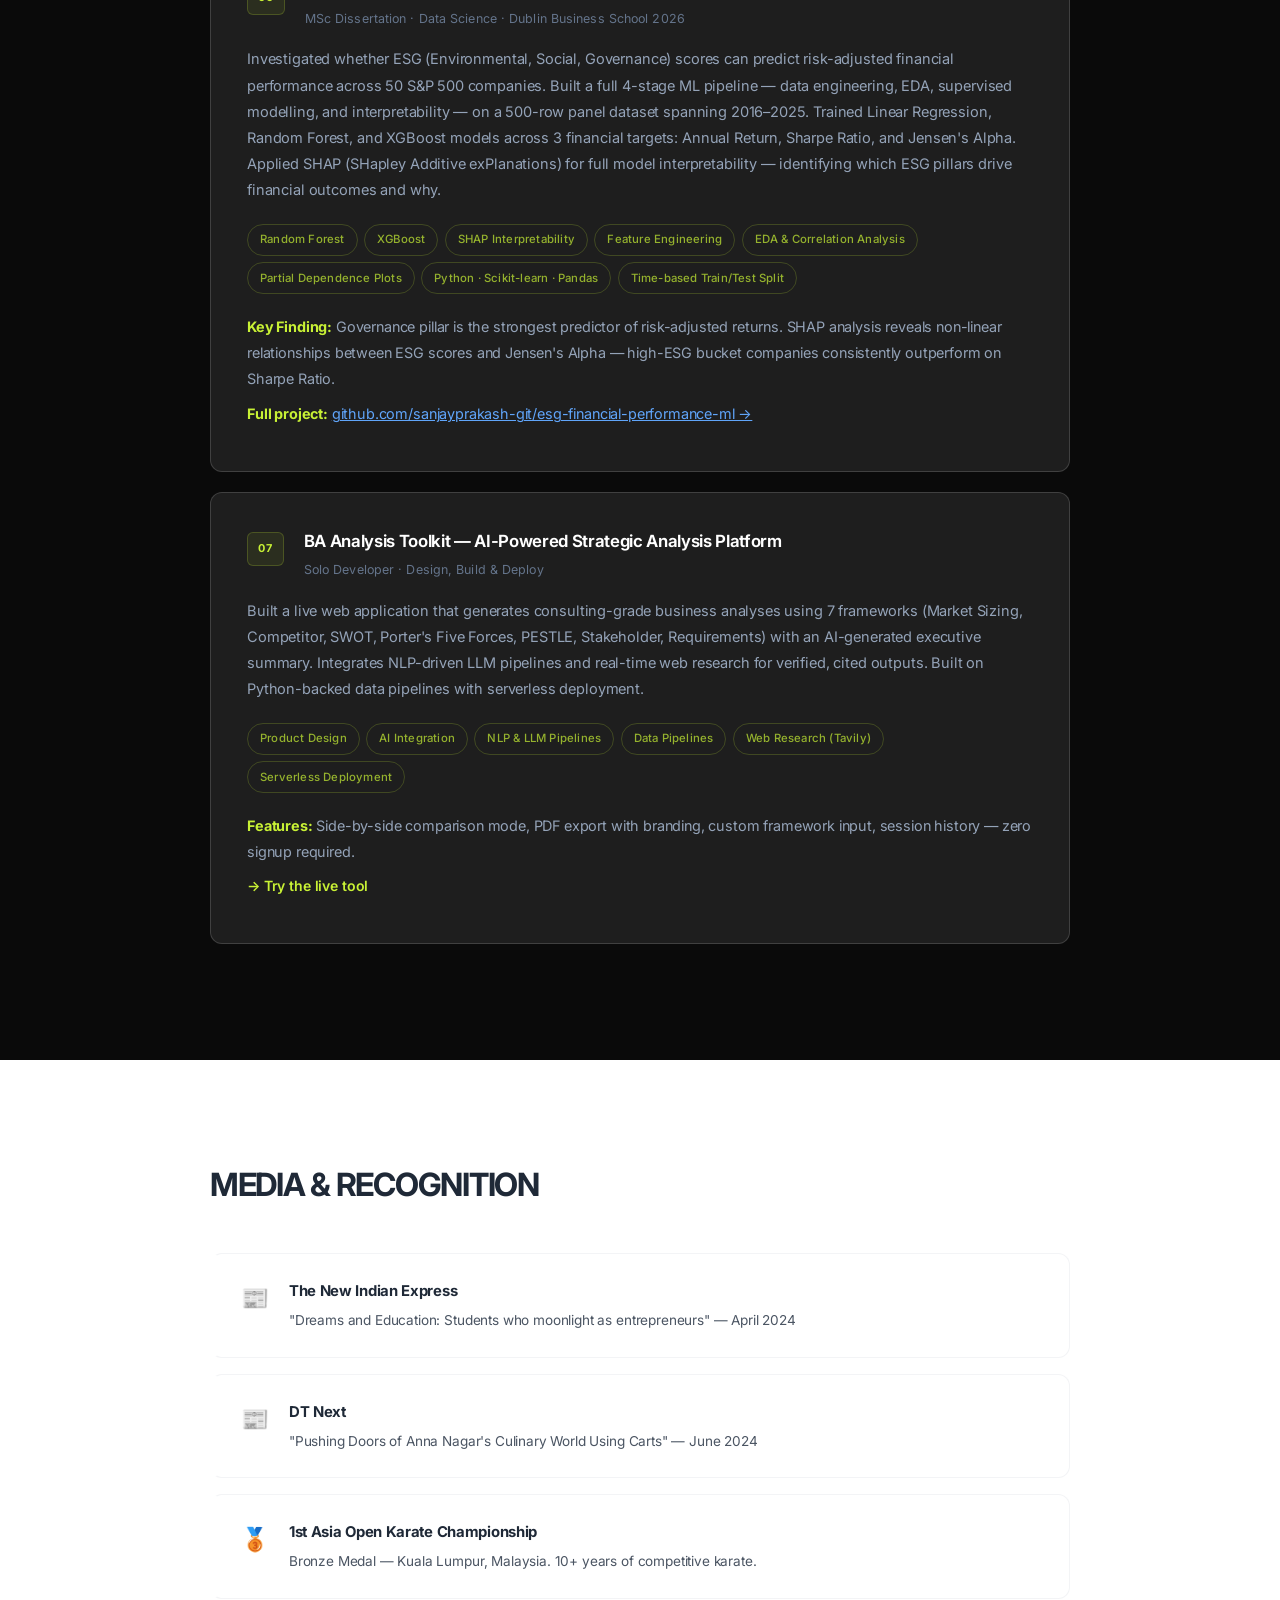
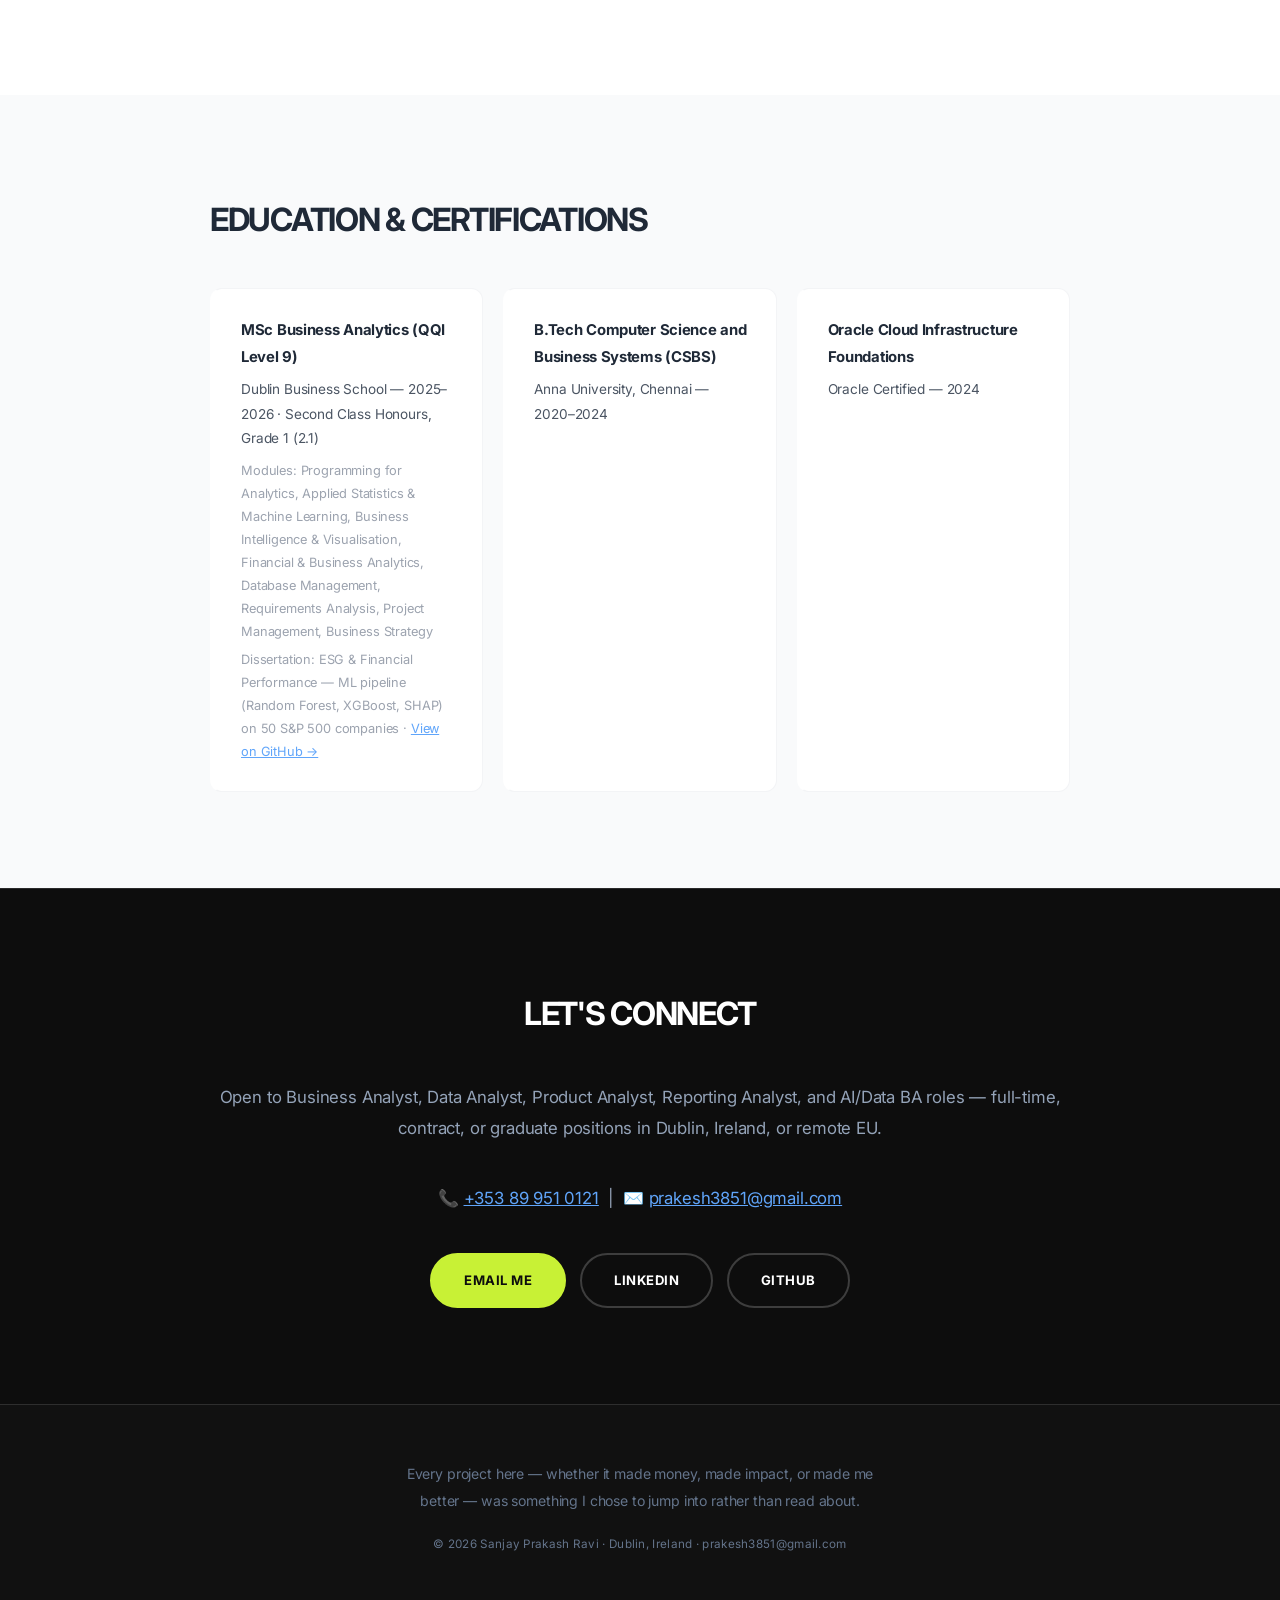
==== commit c401ff00: "Remove DIFFERENTIATOR badge from AI & Automation card" ====
--- a/index.html
+++ b/index.html
@@ -159,7 +159,7 @@
                     <div class="capability-icon">
                         <svg width="28" height="28" viewBox="0 0 24 24" fill="none" stroke="currentColor" stroke-width="2" stroke-linecap="round" stroke-linejoin="round"><path d="M12 2a10 10 0 1 0 10 10"/><path d="M12 6v6l4 2"/><path d="M18 2l4 4-4 4"/><path d="M22 2l-4 4"/></svg>
                     </div>
-                    <h4>AI & Automation <span class="card-badge">Differentiator</span></h4>
+                    <h4>AI & Automation</h4>
                     <div class="skill-tags">
                         <span>n8n Automation</span>
                         <span>LLM Integration</span>
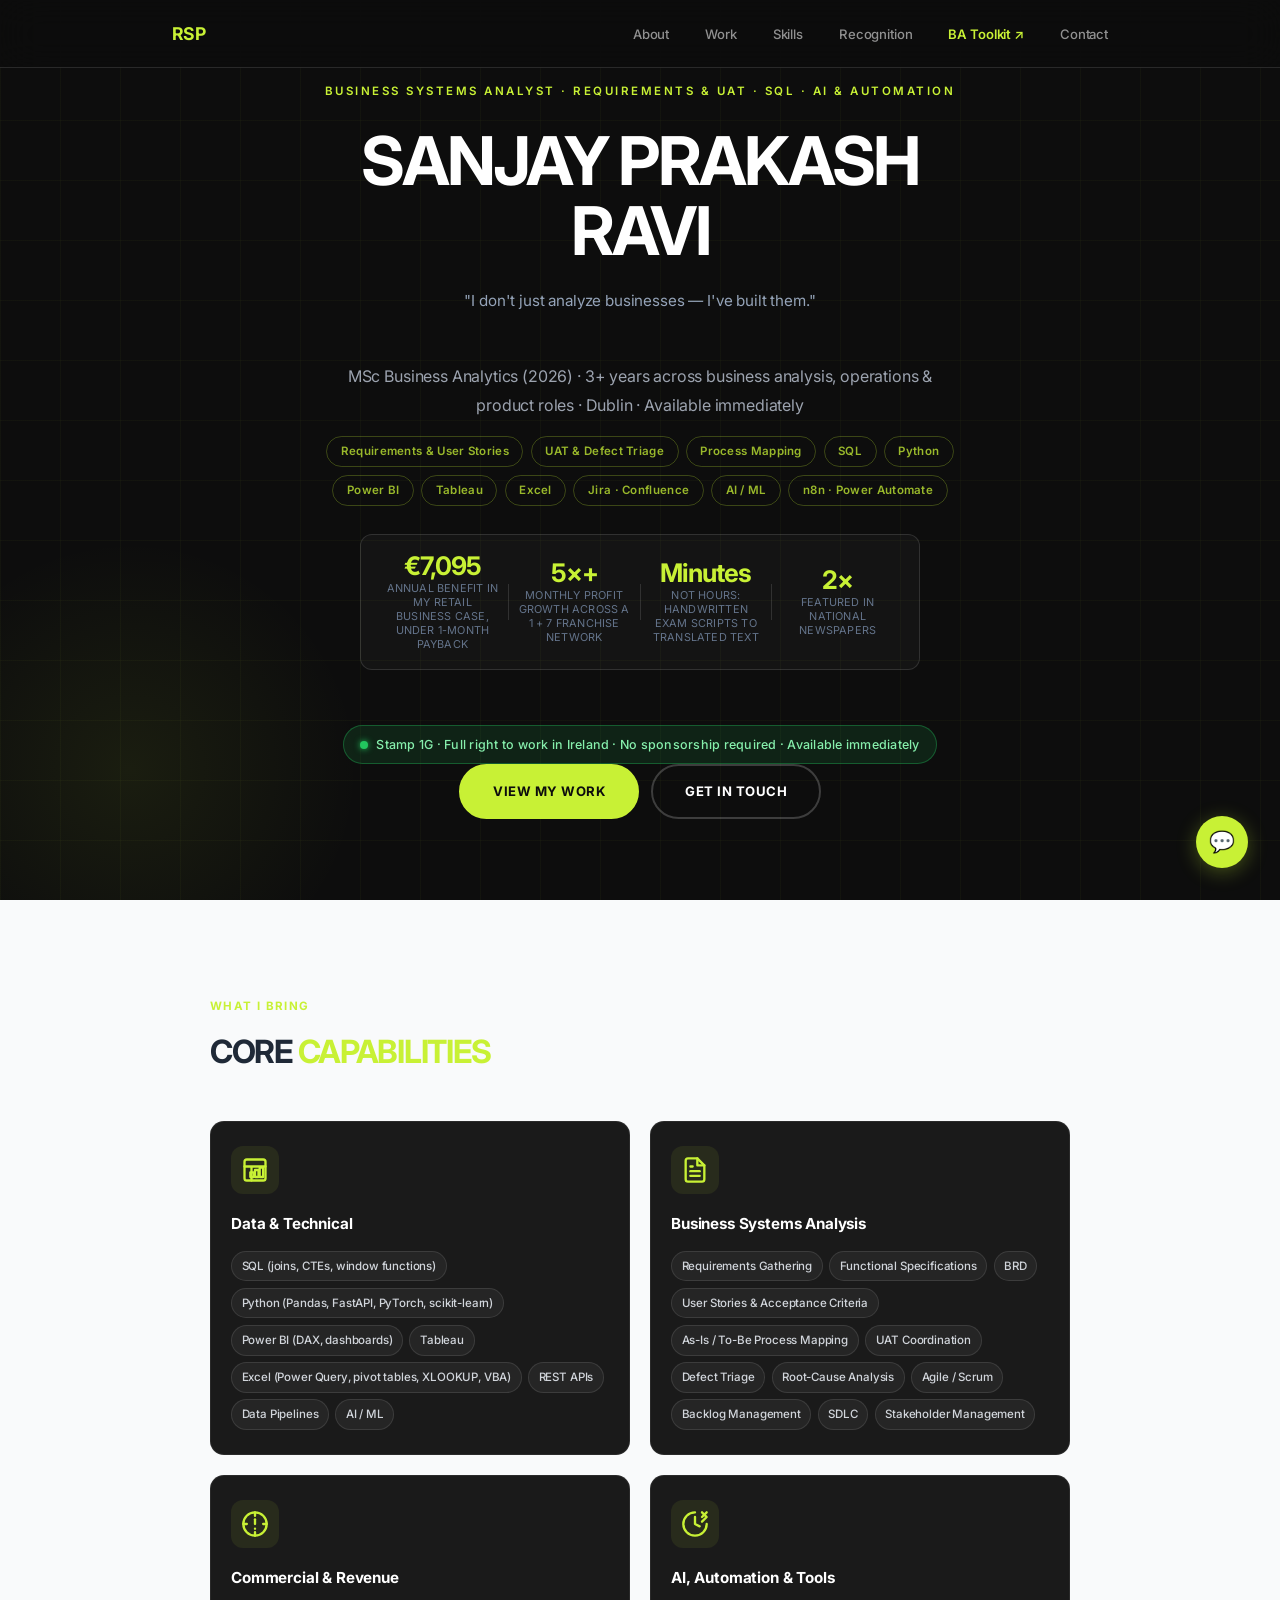
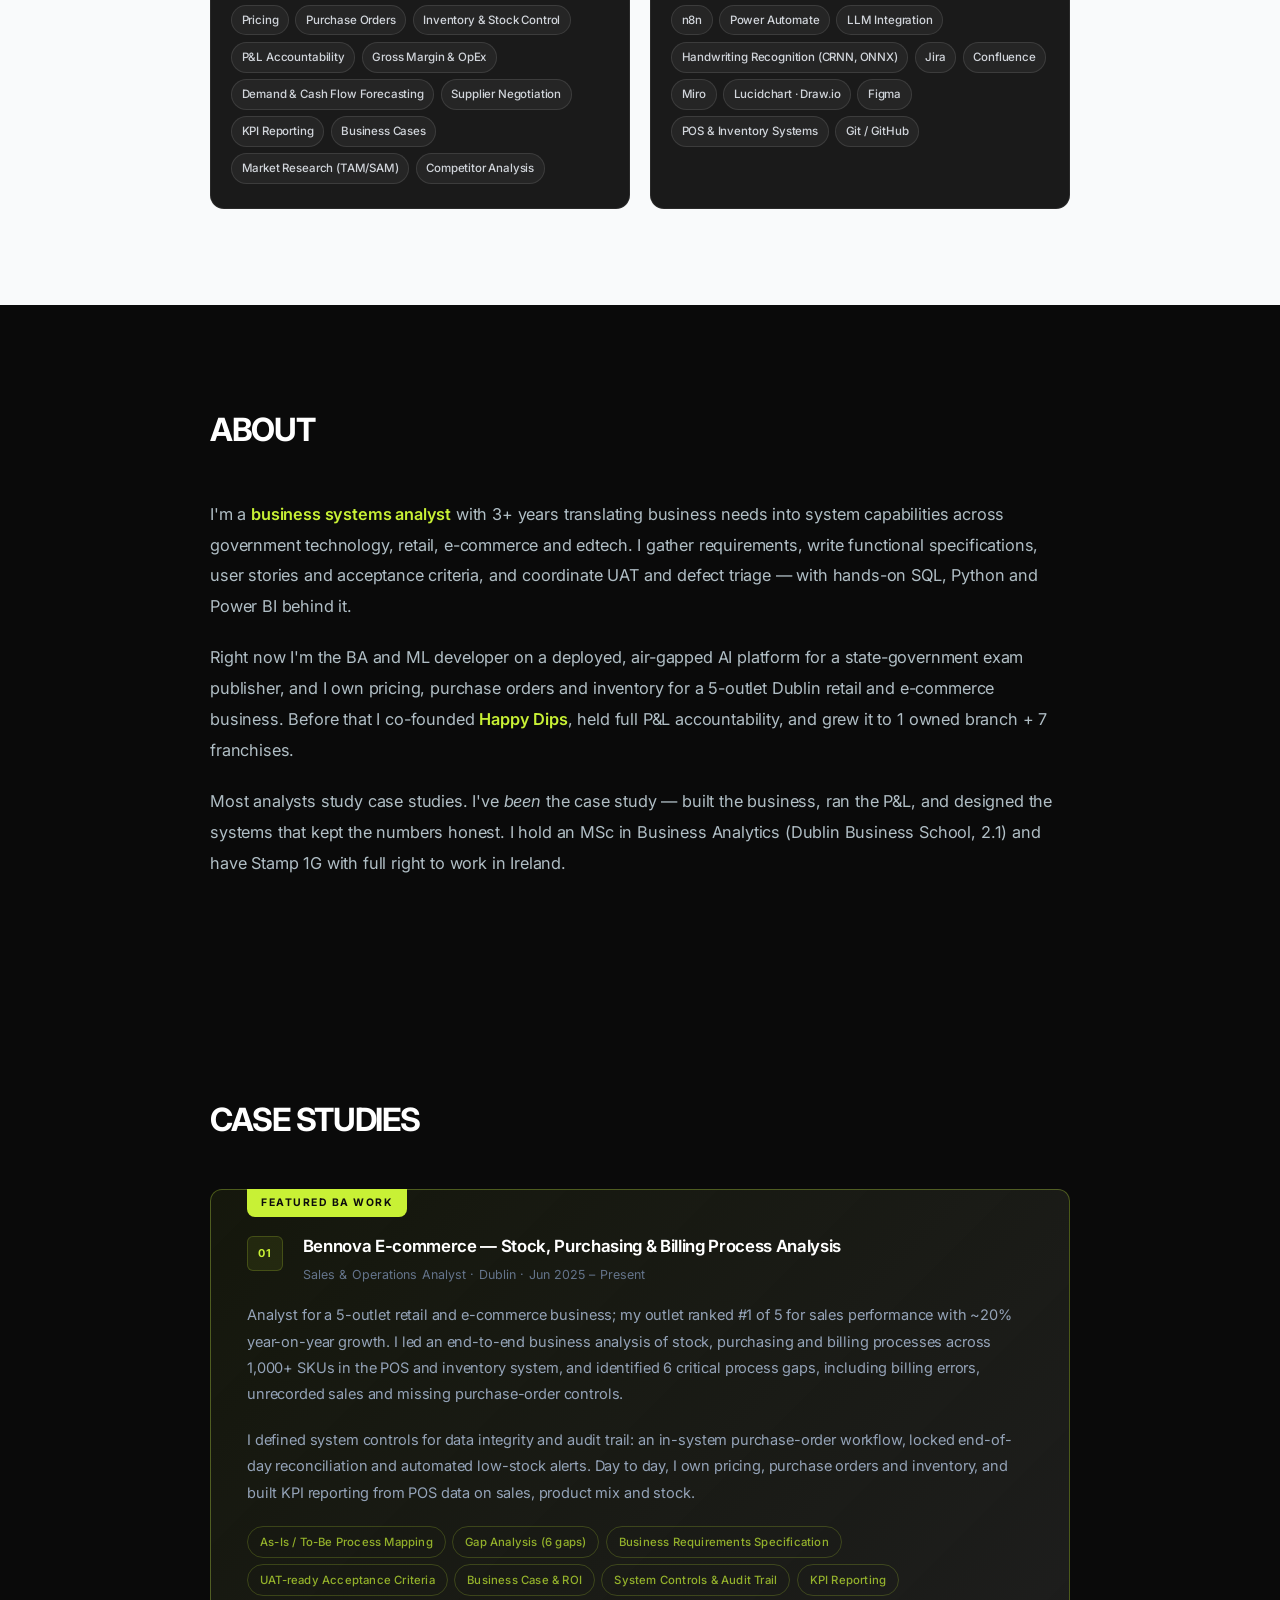
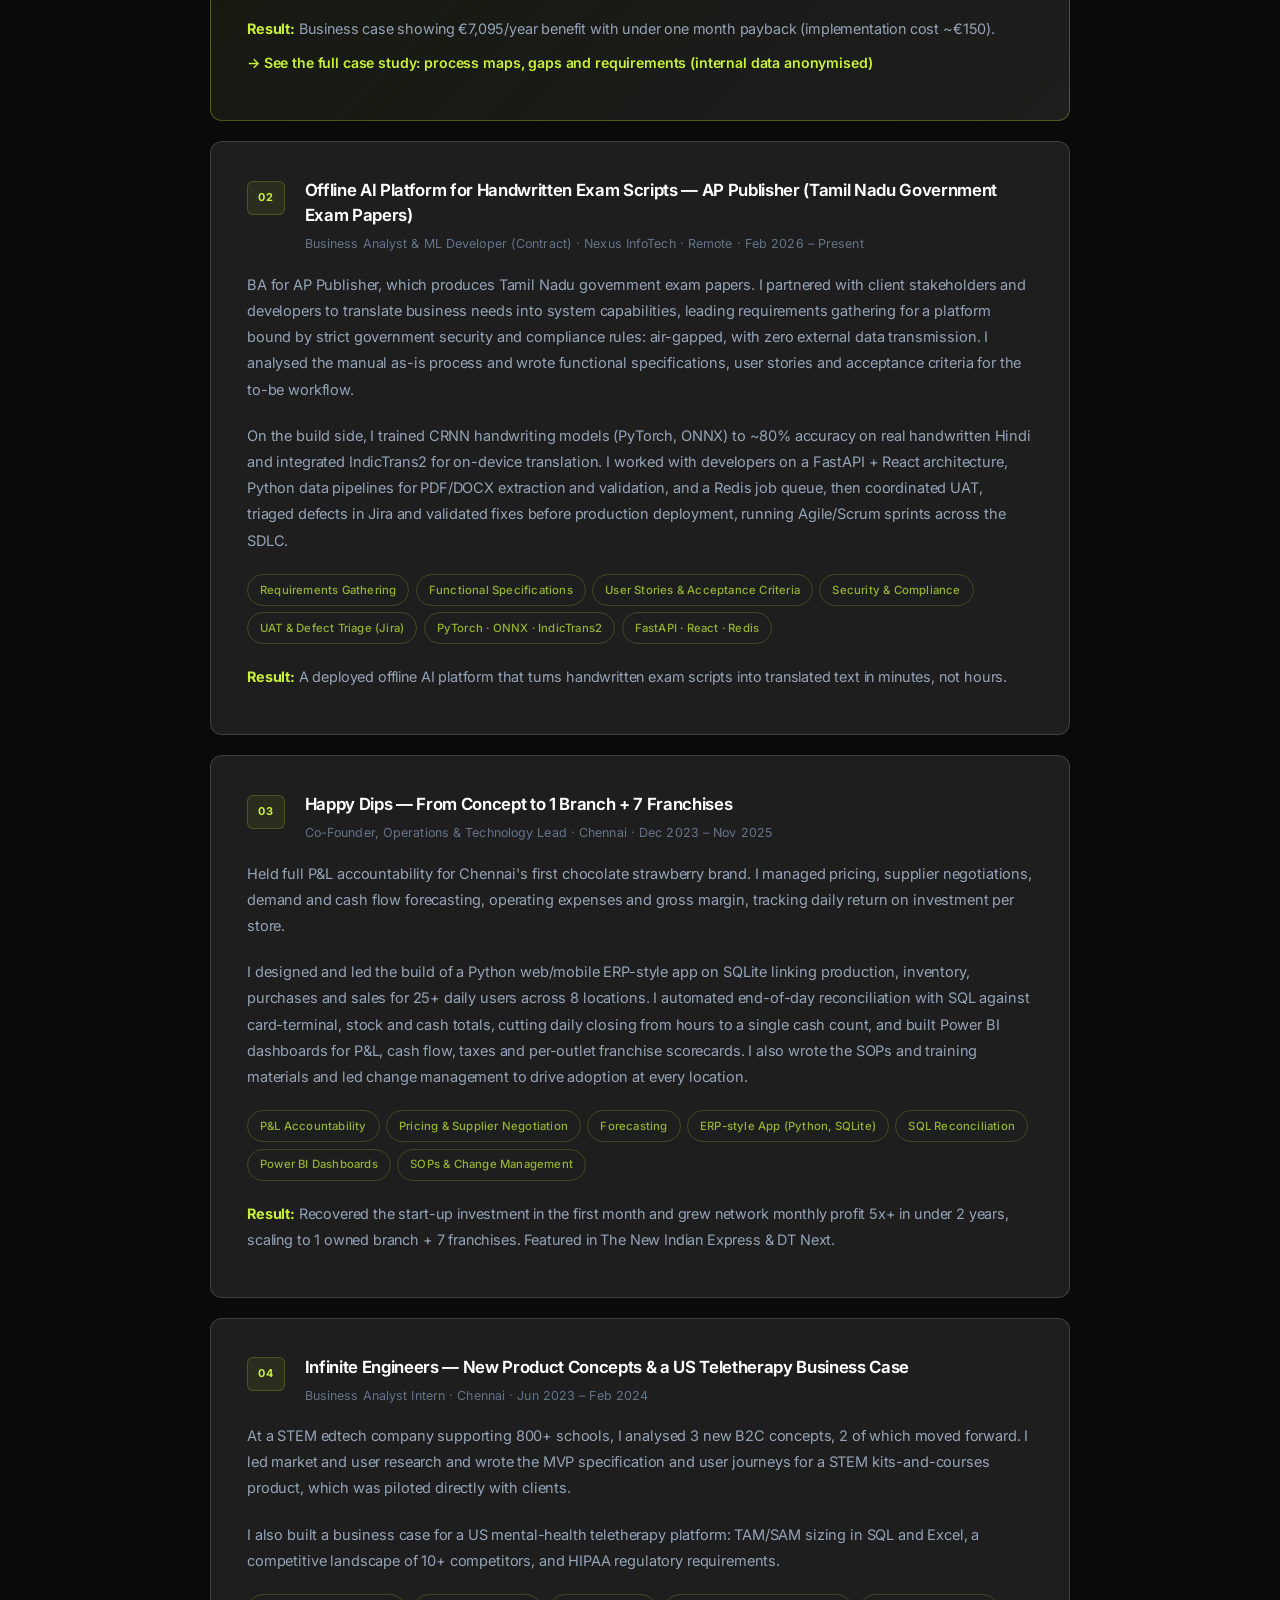
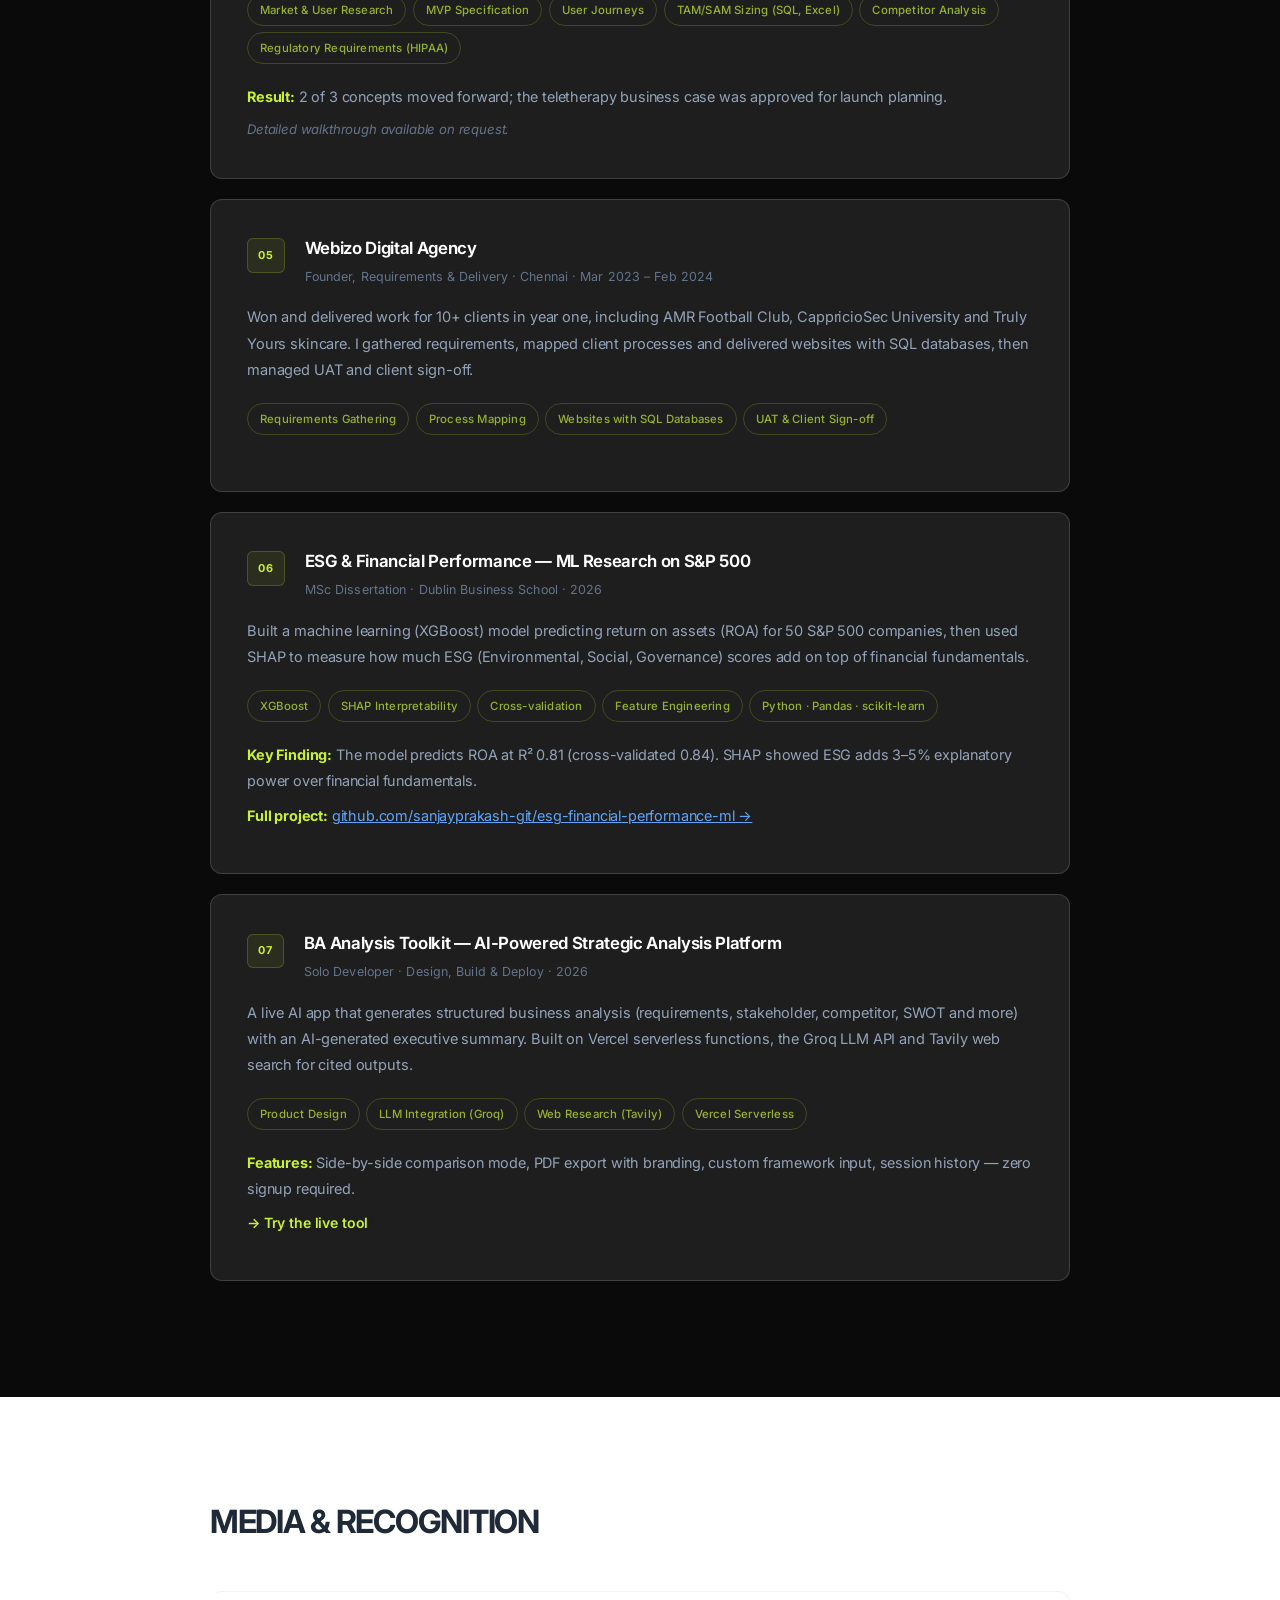
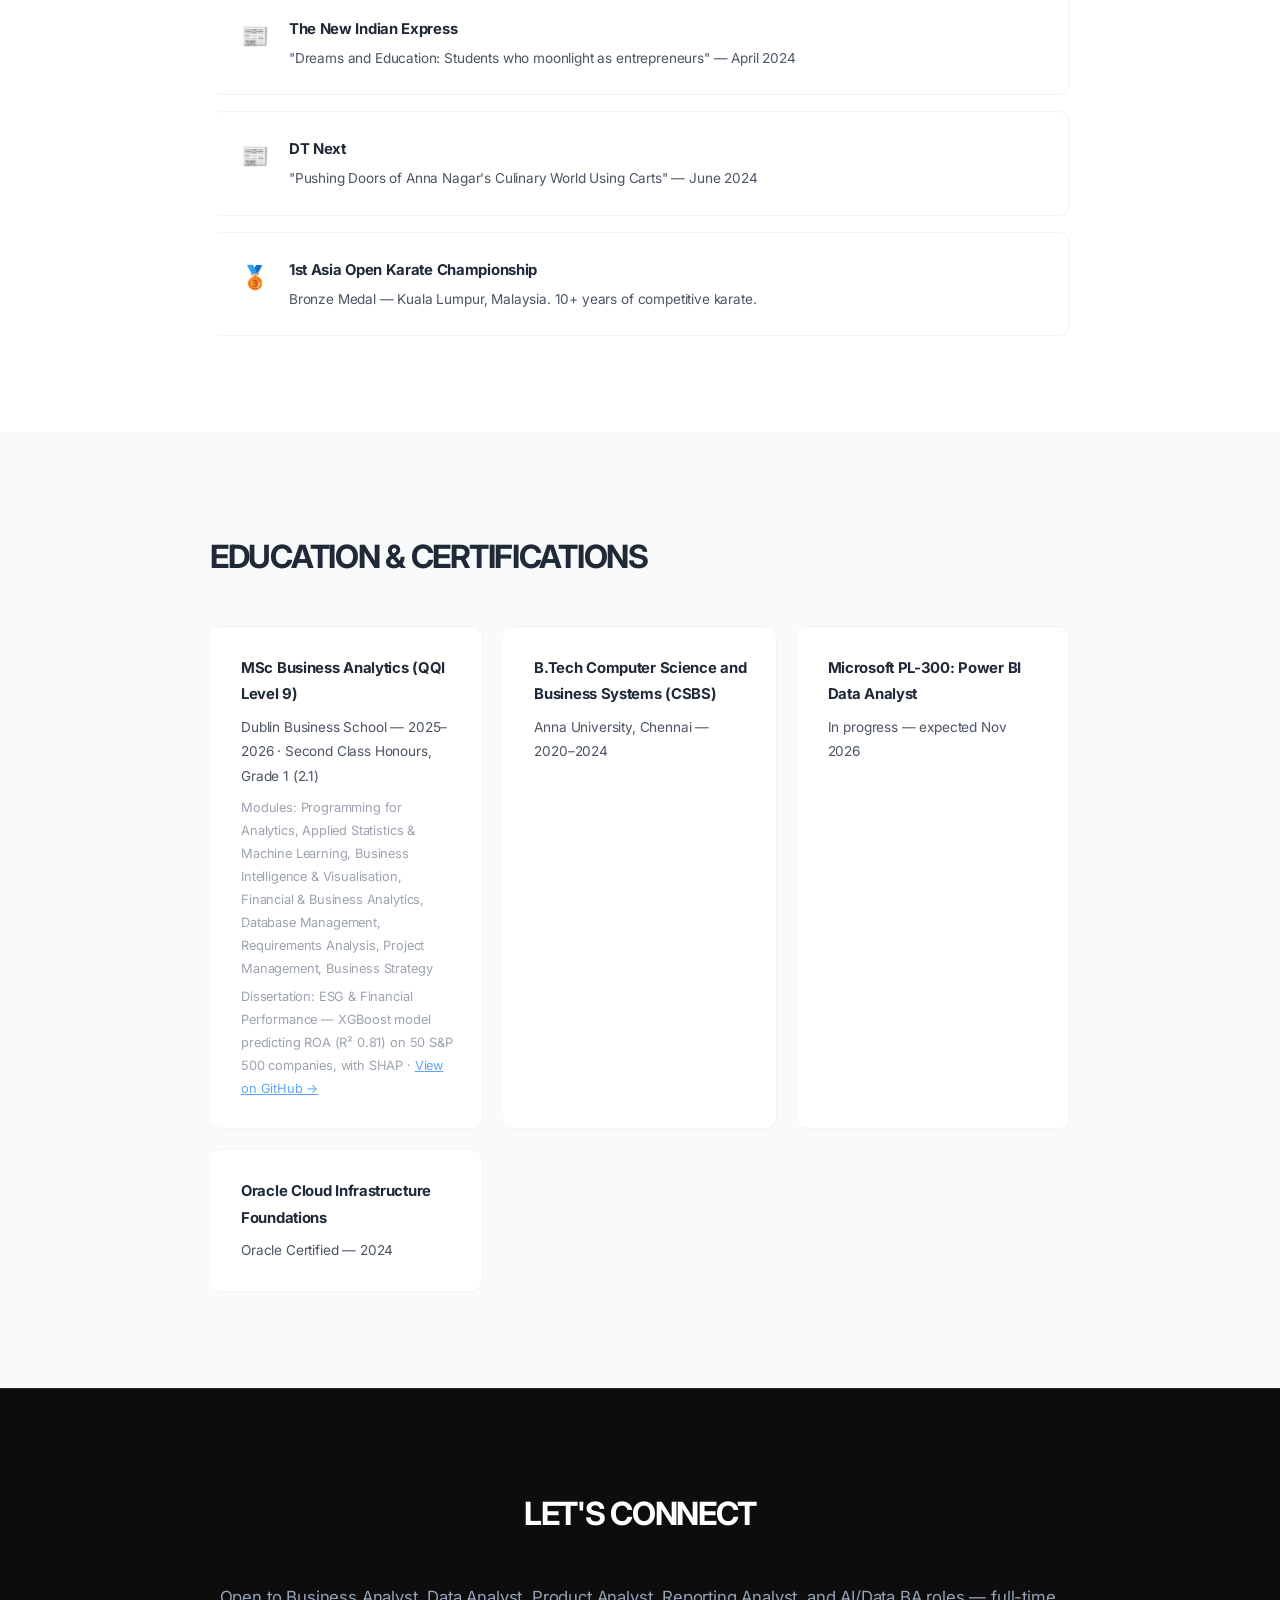
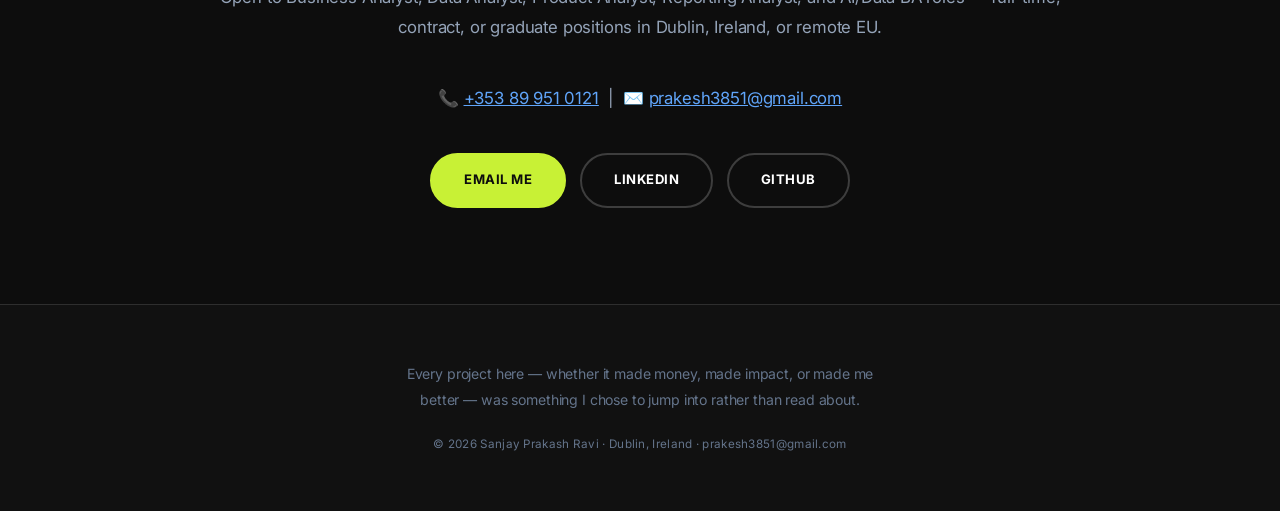
==== commit d78b326a: "Update portfolio: expand case studies and project details" ====
--- a/index.html
+++ b/index.html
@@ -4,13 +4,13 @@
     <meta charset="UTF-8">
     <meta name="viewport" content="width=device-width, initial-scale=1.0">
     <title>Sanjay Prakash — Business Analyst | Dublin</title>
-    <meta name="description" content="Business Analyst & MSc Business Analytics graduate. Python, SQL, Power BI, DAX, Tableau, JIRA. BRD, SDLC, change management, data pipelines, AI governance. Built 2 businesses, scaled a franchise to 7 locations. Open to BA/DA/Product Analyst roles in Dublin & Ireland.">
+    <meta name="description" content="Business Systems Analyst in Dublin. 3+ years across business analysis, operations and product roles. Requirements, user stories, UAT, SQL, Python, Power BI. MSc Business Analytics (2026). Stamp 1G, available immediately.">
     <link rel="stylesheet" href="style.css">
 </head>
 <body>
     <nav>
         <div class="nav-container">
-            <a href="#" class="logo">RSP</a>
+            <a href="#hero" class="logo">RSP</a>
             <ul>
                 <li><a href="#about">About</a></li>
                 <li><a href="#casestudies">Work</a></li>
@@ -24,40 +24,39 @@
 
     <section class="hero" id="hero">
         <div class="hero-content">
-            <p class="hero-tag">Business Analyst · Entrepreneur · MSc Business Analytics</p>
+            <p class="hero-tag">Business Systems Analyst · Requirements &amp; UAT · SQL · AI &amp; Automation</p>
             <h1>Sanjay Prakash Ravi</h1>
             <p class="hero-quote">"I don't just analyze businesses — I've built them."</p>
-            <p class="hero-sub" style="font-size:1rem;color:#9ca3af;margin-top:0.5rem;margin-bottom:1rem;">MSc Business Analytics graduate · 2 years real-world BA experience · Dublin · Available immediately</p>
+            <p class="hero-sub" style="font-size:1rem;color:#9ca3af;margin-top:0.5rem;margin-bottom:1rem;">MSc Business Analytics (2026) · 3+ years across business analysis, operations &amp; product roles · Dublin · Available immediately</p>
 
             <!-- PROOF CHIPS -->
             <div class="hero-chips">
+                <span>Requirements &amp; User Stories</span>
+                <span>UAT &amp; Defect Triage</span>
+                <span>Process Mapping</span>
+                <span>SQL</span>
                 <span>Python</span>
-                <span>SQL</span>
                 <span>Power BI</span>
                 <span>Tableau</span>
                 <span>Excel</span>
-                <span>Machine Learning</span>
-                <span>n8n · AI Automation</span>
-                <span>Generative AI</span>
-                <span>LLM Integration</span>
-                <span>AI Agents</span>
-                <span>Prompt Engineering</span>
-                <span>RAG · Vector Search</span>
+                <span>Jira · Confluence</span>
+                <span>AI / ML</span>
+                <span>n8n · Power Automate</span>
             </div>
             <div class="hero-stats">
                 <div class="hero-stat">
-                    <strong>7</strong>
-                    <span>franchise locations scaled</span>
+                    <strong>€7,095</strong>
+                    <span>annual benefit in my retail business case, under 1-month payback</span>
                 </div>
                 <div class="hero-stat-divider"></div>
                 <div class="hero-stat">
-                    <strong>3</strong>
-                    <span>market research projects — influenced real investment decisions</span>
+                    <strong>5×+</strong>
+                    <span>monthly profit growth across a 1 + 7 franchise network</span>
                 </div>
                 <div class="hero-stat-divider"></div>
                 <div class="hero-stat">
-                    <strong>2</strong>
-                    <span>businesses scaled before finishing Masters</span>
+                    <strong>Minutes</strong>
+                    <span>not hours: handwritten exam scripts to translated text</span>
                 </div>
                 <div class="hero-stat-divider"></div>
                 <div class="hero-stat">
@@ -69,7 +68,7 @@
             <!-- WORK ELIGIBILITY BADGE -->
             <div class="eligibility-badge">
                 <span class="badge-dot"></span>
-                Eligible to work in Ireland · No sponsorship required · Available immediately
+                Stamp 1G · Full right to work in Ireland · No sponsorship required · Available immediately
             </div>
 
             <div class="hero-links">
@@ -90,20 +89,16 @@
                     <div class="capability-icon">
                         <svg width="28" height="28" viewBox="0 0 24 24" fill="none" stroke="currentColor" stroke-width="2" stroke-linecap="round" stroke-linejoin="round"><rect x="3" y="3" width="18" height="18" rx="2"/><path d="M3 9h18M9 21V9"/><rect x="12" y="12" width="3" height="6"/><rect x="16" y="10" width="3" height="8"/><rect x="8" y="14" width="3" height="4"/></svg>
                     </div>
-                    <h4>Data & Analytics</h4>
+                    <h4>Data & Technical</h4>
                     <div class="skill-tags">
-                        <span>Power BI</span>
-                        <span>SQL</span>
-                        <span>Python</span>
+                        <span>SQL (joins, CTEs, window functions)</span>
+                        <span>Python (Pandas, FastAPI, PyTorch, scikit-learn)</span>
+                        <span>Power BI (DAX, dashboards)</span>
                         <span>Tableau</span>
-                        <span>Excel (Advanced)</span>
-                        <span>DAX</span>
-                        <span>Machine Learning</span>
-                        <span>Data Visualisation</span>
-                        <span>ETL</span>
+                        <span>Excel (Power Query, pivot tables, XLOOKUP, VBA)</span>
+                        <span>REST APIs</span>
                         <span>Data Pipelines</span>
-                        <span>NLP</span>
-                        <span>Data Modelling</span>
+                        <span>AI / ML</span>
                     </div>
                 </div>
 
@@ -111,22 +106,20 @@
                     <div class="capability-icon">
                         <svg width="28" height="28" viewBox="0 0 24 24" fill="none" stroke="currentColor" stroke-width="2" stroke-linecap="round" stroke-linejoin="round"><path d="M14 2H6a2 2 0 0 0-2 2v16a2 2 0 0 0 2 2h12a2 2 0 0 0 2-2V8z"/><polyline points="14 2 14 8 20 8"/><line x1="16" y1="13" x2="8" y2="13"/><line x1="16" y1="17" x2="8" y2="17"/><polyline points="10 9 9 9 8 9"/></svg>
                     </div>
-                    <h4>Business Analysis</h4>
+                    <h4>Business Systems Analysis</h4>
                     <div class="skill-tags">
                         <span>Requirements Gathering</span>
-                        <span>BRD Writing</span>
-                        <span>Process Mapping</span>
-                        <span>UAT</span>
-                        <span>User Stories</span>
-                        <span>Gap Analysis</span>
+                        <span>Functional Specifications</span>
+                        <span>BRD</span>
+                        <span>User Stories &amp; Acceptance Criteria</span>
+                        <span>As-Is / To-Be Process Mapping</span>
+                        <span>UAT Coordination</span>
+                        <span>Defect Triage</span>
+                        <span>Root-Cause Analysis</span>
+                        <span>Agile / Scrum</span>
+                        <span>Backlog Management</span>
                         <span>SDLC</span>
-                        <span>JIRA</span>
-                        <span>Change Management</span>
-                        <span>BPMN</span>
                         <span>Stakeholder Management</span>
-                        <span>Use Case Definition</span>
-                        <span>Confluence</span>
-                        <span>Miro</span>
                     </div>
                 </div>
 
@@ -134,24 +127,19 @@
                     <div class="capability-icon">
                         <svg width="28" height="28" viewBox="0 0 24 24" fill="none" stroke="currentColor" stroke-width="2" stroke-linecap="round" stroke-linejoin="round"><circle cx="12" cy="12" r="10"/><line x1="12" y1="8" x2="12" y2="12"/><line x1="12" y1="16" x2="12.01" y2="16"/><path d="M2 12h3M19 12h3M12 2v3M12 19v3"/></svg>
                     </div>
-                    <h4>Strategy & Research</h4>
+                    <h4>Commercial &amp; Revenue</h4>
                     <div class="skill-tags">
-                        <span>Market Research</span>
-                        <span>TAM/SAM/SOM</span>
+                        <span>Pricing</span>
+                        <span>Purchase Orders</span>
+                        <span>Inventory &amp; Stock Control</span>
+                        <span>P&amp;L Accountability</span>
+                        <span>Gross Margin &amp; OpEx</span>
+                        <span>Demand &amp; Cash Flow Forecasting</span>
+                        <span>Supplier Negotiation</span>
+                        <span>KPI Reporting</span>
+                        <span>Business Cases</span>
+                        <span>Market Research (TAM/SAM)</span>
                         <span>Competitor Analysis</span>
-                        <span>GTM Strategy</span>
-                        <span>P&L Management</span>
-                        <span>Financial Analysis</span>
-                        <span>Go/No-Go Assessment</span>
-                        <span>Franchise Modelling</span>
-                        <span>FP&A</span>
-                        <span>Forecasting</span>
-                        <span>Budget Variance Analysis</span>
-                        <span>Business Model Design</span>
-                        <span>KPI Tracking</span>
-                        <span>Project Management</span>
-                        <span>Scrum</span>
-                        <span>Management Reporting</span>
                     </div>
                 </div>
 
@@ -159,16 +147,19 @@
                     <div class="capability-icon">
                         <svg width="28" height="28" viewBox="0 0 24 24" fill="none" stroke="currentColor" stroke-width="2" stroke-linecap="round" stroke-linejoin="round"><path d="M12 2a10 10 0 1 0 10 10"/><path d="M12 6v6l4 2"/><path d="M18 2l4 4-4 4"/><path d="M22 2l-4 4"/></svg>
                     </div>
-                    <h4>AI & Automation</h4>
+                    <h4>AI, Automation &amp; Tools</h4>
                     <div class="skill-tags">
-                        <span>n8n Automation</span>
+                        <span>n8n</span>
+                        <span>Power Automate</span>
                         <span>LLM Integration</span>
-                        <span>AI Agents</span>
-                        <span>Prompt Engineering</span>
-                        <span>RAG</span>
-                        <span>Generative AI</span>
-                        <span>AI Governance</span>
-                        <span>Workflow Automation</span>
+                        <span>Handwriting Recognition (CRNN, ONNX)</span>
+                        <span>Jira</span>
+                        <span>Confluence</span>
+                        <span>Miro</span>
+                        <span>Lucidchart · Draw.io</span>
+                        <span>Figma</span>
+                        <span>POS &amp; Inventory Systems</span>
+                        <span>Git / GitHub</span>
                     </div>
                 </div>
 
@@ -180,9 +171,9 @@
         <div class="container">
             <h2>About</h2>
             <div class="about-content">
-                <p>I'm a <strong>Business Analytics MSc graduate</strong> (Dublin Business School, 2.1 Honours) with hands-on experience building and scaling ventures from zero. Before stepping into formal analytics, I co-founded Chennai's first chocolate strawberry brand (<strong>Happy Dips</strong>) — scaling it from a single push cart to 7 franchises — and ran a digital services agency from cold-pitch to delivery.</p>
-                <p>As a Business Analyst intern, I conducted end-to-end market research for new business concepts, delivering go/no-go recommendations backed by competitive analysis, stakeholder interviews, and financial benchmarking.</p>
-                <p>Most analysts study case studies. I've <em>been</em> the case study — built the business, burned the budget, fixed the P&L, and lived to analyse the data. I bring a rare combination: the analytical rigour of a trained analyst with the commercial instinct of someone who's actually run a P&L.</p>
+                <p>I'm a <strong>business systems analyst</strong> with 3+ years translating business needs into system capabilities across government technology, retail, e-commerce and edtech. I gather requirements, write functional specifications, user stories and acceptance criteria, and coordinate UAT and defect triage — with hands-on SQL, Python and Power BI behind it.</p>
+                <p>Right now I'm the BA and ML developer on a deployed, air-gapped AI platform for a state-government exam publisher, and I own pricing, purchase orders and inventory for a 5-outlet Dublin retail and e-commerce business. Before that I co-founded <strong>Happy Dips</strong>, held full P&amp;L accountability, and grew it to 1 owned branch + 7 franchises.</p>
+                <p>Most analysts study case studies. I've <em>been</em> the case study — built the business, ran the P&amp;L, and designed the systems that kept the numbers honest. I hold an MSc in Business Analytics (Dublin Business School, 2.1) and have Stamp 1G with full right to work in Ireland.</p>
             </div>
         </div>
     </section>
@@ -197,100 +188,105 @@
                 <div class="case-header">
                     <span class="case-number">01</span>
                     <div>
-                        <h3>Dublin E-commerce Retailer — Full BA Engagement</h3>
-                        <p class="case-meta">Business Analyst · Live Dublin Operation · End-to-End BA Lifecycle</p>
-                    </div>
-                </div>
-                <p class="case-context">Conducted a full BA engagement on a live Dublin e-commerce retail operation (1,000+ SKUs). Discovered 6 inventory leakage gaps causing untrustworthy stock data — from billing errors and unrecorded sales to a Bill of Materials gap in the repairs workflow. Delivered As-Is/To-Be process maps, complete BRD, and a business case with quantified ROI. Managed full SDLC from requirements gathering through UAT and change management sign-off. Client name withheld for confidentiality.</p>
+                        <h3>Bennova E-commerce — Stock, Purchasing &amp; Billing Process Analysis</h3>
+                        <p class="case-meta">Sales &amp; Operations Analyst · Dublin · Jun 2025 – Present</p>
+                    </div>
+                </div>
+                <p class="case-context">Analyst for a 5-outlet retail and e-commerce business; my outlet ranked #1 of 5 for sales performance with ~20% year-on-year growth. I led an end-to-end business analysis of stock, purchasing and billing processes across 1,000+ SKUs in the POS and inventory system, and identified 6 critical process gaps, including billing errors, unrecorded sales and missing purchase-order controls.</p>
+                <p class="case-context">I defined system controls for data integrity and audit trail: an in-system purchase-order workflow, locked end-of-day reconciliation and automated low-stock alerts. Day to day, I own pricing, purchase orders and inventory, and built KPI reporting from POS data on sales, product mix and stock.</p>
                 <div class="processes">
                     <span>As-Is / To-Be Process Mapping</span>
                     <span>Gap Analysis (6 gaps)</span>
-                    <span>BRD (BR-01 – NFR-01)</span>
-                    <span>Business Case & ROI Analysis</span>
-                    <span>Requirements Gathering</span>
-                    <span>Stakeholder Interviews</span>
-                    <span>Change Management</span>
-                    <span>Data Quality Validation</span>
-                </div>
-                <p class="case-deliverable"><strong>Result:</strong> €7,095/year in quantifiable annual benefit identified. Implementation cost: ~€150. Payback under 1 month.</p>
-                <p class="case-deliverable" style="margin-top:0.6rem">
-                    <strong>What was delivered:</strong> Full end-to-end BA engagement — requirements gathered, 6 process gaps documented, As-Is/To-Be process maps produced, complete BRD written, and a business case built with quantified ROI. Managed through UAT and change management sign-off. All deliverables maintained under client confidentiality.
-                </p>
+                    <span>Business Requirements Specification</span>
+                    <span>UAT-ready Acceptance Criteria</span>
+                    <span>Business Case &amp; ROI</span>
+                    <span>System Controls &amp; Audit Trail</span>
+                    <span>KPI Reporting</span>
+                </div>
+                <p class="case-deliverable"><strong>Result:</strong> Business case showing €7,095/year benefit with under one month payback (implementation cost ~€150).</p>
+                <p class="case-deliverable" style="margin-top:0.5rem"><a href="bennova-case-study.html" target="_blank" class="case-link">→ See the full case study: process maps, gaps and requirements (internal data anonymised)</a></p>
             </div>
 
             <div class="case-study">
                 <div class="case-header">
                     <span class="case-number">02</span>
                     <div>
-                        <h3>Market Feasibility Research — Mental Health Teletherapy (US Market)</h3>
-                        <p class="case-meta">Business Analyst Intern · Sole Researcher · 9 months</p>
-                    </div>
-                </div>
-                <p class="case-context">Full ownership of feasibility research for a startup evaluating entry into the US mental health space. Performed TAM/SAM sizing, mapped 10+ competitors by funding and valuations, regulatory analysis (HIPAA, licensing), and customer segmentation.</p>
+                        <h3>Offline AI Platform for Handwritten Exam Scripts — AP Publisher (Tamil Nadu Government Exam Papers)</h3>
+                        <p class="case-meta">Business Analyst &amp; ML Developer (Contract) · Nexus InfoTech · Remote · Feb 2026 – Present</p>
+                    </div>
+                </div>
+                <p class="case-context">BA for AP Publisher, which produces Tamil Nadu government exam papers. I partnered with client stakeholders and developers to translate business needs into system capabilities, leading requirements gathering for a platform bound by strict government security and compliance rules: air-gapped, with zero external data transmission. I analysed the manual as-is process and wrote functional specifications, user stories and acceptance criteria for the to-be workflow.</p>
+                <p class="case-context">On the build side, I trained CRNN handwriting models (PyTorch, ONNX) to ~80% accuracy on real handwritten Hindi and integrated IndicTrans2 for on-device translation. I worked with developers on a FastAPI + React architecture, Python data pipelines for PDF/DOCX extraction and validation, and a Redis job queue, then coordinated UAT, triaged defects in Jira and validated fixes before production deployment, running Agile/Scrum sprints across the SDLC.</p>
                 <div class="processes">
-                    <span>TAM/SAM/SOM Sizing</span>
-                    <span>Competitor Mapping</span>
-                    <span>Regulatory Research (HIPAA)</span>
-                    <span>Customer Segmentation</span>
-                    <span>GTM Strategy</span>
-                </div>
-                <p class="case-deliverable"><strong>Deliverable:</strong> Go/no-go recommendation that informed leadership's investment decision.</p>
-                <p class="case-note">Under NDA — detailed walkthrough available in conversation.</p>
+                    <span>Requirements Gathering</span>
+                    <span>Functional Specifications</span>
+                    <span>User Stories &amp; Acceptance Criteria</span>
+                    <span>Security &amp; Compliance</span>
+                    <span>UAT &amp; Defect Triage (Jira)</span>
+                    <span>PyTorch · ONNX · IndicTrans2</span>
+                    <span>FastAPI · React · Redis</span>
+                </div>
+                <p class="case-deliverable"><strong>Result:</strong> A deployed offline AI platform that turns handwritten exam scripts into translated text in minutes, not hours.</p>
             </div>
 
             <div class="case-study">
                 <div class="case-header">
                     <span class="case-number">03</span>
                     <div>
-                        <h3>Question Paper Digitisation Platform — Government of Tamil Nadu</h3>
-                        <p class="case-meta">Business Analyst, Technical Contributor & QA · In Progress</p>
-                    </div>
-                </div>
-                <p class="case-context">Offline-first platform for a state examination department — digitises handwritten question papers via OCR, translates across multiple languages using NLP pipelines, and provides built-in editing tools. Fully local deployment with complete audit trail. Defined AI governance standards, data quality controls, and compliance requirements to ensure zero external data transmission.</p>
+                        <h3>Happy Dips — From Concept to 1 Branch + 7 Franchises</h3>
+                        <p class="case-meta">Co-Founder, Operations &amp; Technology Lead · Chennai · Dec 2023 – Nov 2025</p>
+                    </div>
+                </div>
+                <p class="case-context">Held full P&amp;L accountability for Chennai's first chocolate strawberry brand. I managed pricing, supplier negotiations, demand and cash flow forecasting, operating expenses and gross margin, tracking daily return on investment per store.</p>
+                <p class="case-context">I designed and led the build of a Python web/mobile ERP-style app on SQLite linking production, inventory, purchases and sales for 25+ daily users across 8 locations. I automated end-of-day reconciliation with SQL against card-terminal, stock and cash totals, cutting daily closing from hours to a single cash count, and built Power BI dashboards for P&amp;L, cash flow, taxes and per-outlet franchise scorecards. I also wrote the SOPs and training materials and led change management to drive adoption at every location.</p>
                 <div class="processes">
-                    <span>Requirements Gathering</span>
-                    <span>AI Governance</span>
-                    <span>Data Quality Controls</span>
-                    <span>Security & Compliance</span>
-                    <span>NLP Pipelines</span>
-                    <span>QA & Testing</span>
-                </div>
-                <p class="case-deliverable"><strong>Key:</strong> Air-gapped AI deployment meeting government security standards — zero external data transmission.</p>
+                    <span>P&amp;L Accountability</span>
+                    <span>Pricing &amp; Supplier Negotiation</span>
+                    <span>Forecasting</span>
+                    <span>ERP-style App (Python, SQLite)</span>
+                    <span>SQL Reconciliation</span>
+                    <span>Power BI Dashboards</span>
+                    <span>SOPs &amp; Change Management</span>
+                </div>
+                <p class="case-deliverable"><strong>Result:</strong> Recovered the start-up investment in the first month and grew network monthly profit 5x+ in under 2 years, scaling to 1 owned branch + 7 franchises. Featured in The New Indian Express &amp; DT Next.</p>
             </div>
 
             <div class="case-study">
                 <div class="case-header">
                     <span class="case-number">04</span>
                     <div>
-                        <h3>Happy Dips — From Concept to 7 Franchises</h3>
-                        <p class="case-meta">Co-Founder · Strategy, Operations & Scaling</p>
-                    </div>
-                </div>
-                <p class="case-context">Identified an untapped dessert concept, validated demand in Chennai, and built it from scratch — brand design, operations, hiring, franchise modeling, and P&L management. Managed financial forecasting, budget variance tracking, and FP&A-style reporting to support franchise investment decisions. Chennai's first chocolate strawberry brand.</p>
+                        <h3>Infinite Engineers — New Product Concepts &amp; a US Teletherapy Business Case</h3>
+                        <p class="case-meta">Business Analyst Intern · Chennai · Jun 2023 – Feb 2024</p>
+                    </div>
+                </div>
+                <p class="case-context">At a STEM edtech company supporting 800+ schools, I analysed 3 new B2C concepts, 2 of which moved forward. I led market and user research and wrote the MVP specification and user journeys for a STEM kits-and-courses product, which was piloted directly with clients.</p>
+                <p class="case-context">I also built a business case for a US mental-health teletherapy platform: TAM/SAM sizing in SQL and Excel, a competitive landscape of 10+ competitors, and HIPAA regulatory requirements.</p>
                 <div class="processes">
-                    <span>Market Validation</span>
-                    <span>Franchise Modeling</span>
-                    <span>P&L Management</span>
-                    <span>Financial Forecasting</span>
-                    <span>Budget Variance Analysis</span>
-                    <span>Ops & Hiring</span>
-                </div>
-                <p class="case-deliverable"><strong>Result:</strong> 1 owned branch + 7 franchises. Featured in The New Indian Express & DT Next.</p>
+                    <span>Market &amp; User Research</span>
+                    <span>MVP Specification</span>
+                    <span>User Journeys</span>
+                    <span>TAM/SAM Sizing (SQL, Excel)</span>
+                    <span>Competitor Analysis</span>
+                    <span>Regulatory Requirements (HIPAA)</span>
+                </div>
+                <p class="case-deliverable"><strong>Result:</strong> 2 of 3 concepts moved forward; the teletherapy business case was approved for launch planning.</p>
+                <p class="case-note">Detailed walkthrough available on request.</p>
             </div>
 
             <div class="case-study">
                 <div class="case-header">
                     <span class="case-number">05</span>
                     <div>
-                        <h3>Webizo — Digital Services Agency</h3>
-                        <p class="case-meta">Co-Founder · Sales & Client Management · ~1 year</p>
-                    </div>
-                </div>
-                <p class="case-context">Built a digital agency from zero — acquired clients through outbound outreach and delivered end-to-end digital solutions (websites, branding, content strategy) for startups and small-scale businesses.</p>
+                        <h3>Webizo Digital Agency</h3>
+                        <p class="case-meta">Founder, Requirements &amp; Delivery · Chennai · Mar 2023 – Feb 2024</p>
+                    </div>
+                </div>
+                <p class="case-context">Won and delivered work for 10+ clients in year one, including AMR Football Club, CappricioSec University and Truly Yours skincare. I gathered requirements, mapped client processes and delivered websites with SQL databases, then managed UAT and client sign-off.</p>
                 <div class="processes">
-                    <span>Client Pipeline (cold outreach)</span>
-                    <span>End-to-end Delivery</span>
-                    <span>Branding & Web</span>
+                    <span>Requirements Gathering</span>
+                    <span>Process Mapping</span>
+                    <span>Websites with SQL Databases</span>
+                    <span>UAT &amp; Client Sign-off</span>
                 </div>
             </div>
 
@@ -299,21 +295,18 @@
                     <span class="case-number">06</span>
                     <div>
                         <h3>ESG &amp; Financial Performance — ML Research on S&amp;P 500</h3>
-                        <p class="case-meta">MSc Dissertation · Data Science · Dublin Business School 2026</p>
-                    </div>
-                </div>
-                <p class="case-context">Investigated whether ESG (Environmental, Social, Governance) scores can predict risk-adjusted financial performance across 50 S&amp;P 500 companies. Built a full 4-stage ML pipeline — data engineering, EDA, supervised modelling, and interpretability — on a 500-row panel dataset spanning 2016–2025. Trained Linear Regression, Random Forest, and XGBoost models across 3 financial targets: Annual Return, Sharpe Ratio, and Jensen's Alpha. Applied SHAP (SHapley Additive exPlanations) for full model interpretability — identifying which ESG pillars drive financial outcomes and why.</p>
+                        <p class="case-meta">MSc Dissertation · Dublin Business School · 2026</p>
+                    </div>
+                </div>
+                <p class="case-context">Built a machine learning (XGBoost) model predicting return on assets (ROA) for 50 S&amp;P 500 companies, then used SHAP to measure how much ESG (Environmental, Social, Governance) scores add on top of financial fundamentals.</p>
                 <div class="processes">
-                    <span>Random Forest</span>
                     <span>XGBoost</span>
                     <span>SHAP Interpretability</span>
+                    <span>Cross-validation</span>
                     <span>Feature Engineering</span>
-                    <span>EDA &amp; Correlation Analysis</span>
-                    <span>Partial Dependence Plots</span>
-                    <span>Python · Scikit-learn · Pandas</span>
-                    <span>Time-based Train/Test Split</span>
-                </div>
-                <p class="case-deliverable"><strong>Key Finding:</strong> Governance pillar is the strongest predictor of risk-adjusted returns. SHAP analysis reveals non-linear relationships between ESG scores and Jensen's Alpha — high-ESG bucket companies consistently outperform on Sharpe Ratio.</p>
+                    <span>Python · Pandas · scikit-learn</span>
+                </div>
+                <p class="case-deliverable"><strong>Key Finding:</strong> The model predicts ROA at R² 0.81 (cross-validated 0.84). SHAP showed ESG adds 3–5% explanatory power over financial fundamentals.</p>
                 <p class="case-deliverable" style="margin-top:0.6rem;">
                     <strong>Full project:</strong> <a href="https://github.com/sanjayprakash-git/esg-financial-performance-ml" target="_blank" style="color:#60a5fa;">github.com/sanjayprakash-git/esg-financial-performance-ml →</a>
                 </p>
@@ -324,17 +317,15 @@
                     <span class="case-number">07</span>
                     <div>
                         <h3>BA Analysis Toolkit — AI-Powered Strategic Analysis Platform</h3>
-                        <p class="case-meta">Solo Developer · Design, Build & Deploy</p>
-                    </div>
-                </div>
-                <p class="case-context">Built a live web application that generates consulting-grade business analyses using 7 frameworks (Market Sizing, Competitor, SWOT, Porter's Five Forces, PESTLE, Stakeholder, Requirements) with an AI-generated executive summary. Integrates NLP-driven LLM pipelines and real-time web research for verified, cited outputs. Built on Python-backed data pipelines with serverless deployment.</p>
+                        <p class="case-meta">Solo Developer · Design, Build &amp; Deploy · 2026</p>
+                    </div>
+                </div>
+                <p class="case-context">A live AI app that generates structured business analysis (requirements, stakeholder, competitor, SWOT and more) with an AI-generated executive summary. Built on Vercel serverless functions, the Groq LLM API and Tavily web search for cited outputs.</p>
                 <div class="processes">
                     <span>Product Design</span>
-                    <span>AI Integration</span>
-                    <span>NLP & LLM Pipelines</span>
-                    <span>Data Pipelines</span>
+                    <span>LLM Integration (Groq)</span>
                     <span>Web Research (Tavily)</span>
-                    <span>Serverless Deployment</span>
+                    <span>Vercel Serverless</span>
                 </div>
                 <p class="case-deliverable"><strong>Features:</strong> Side-by-side comparison mode, PDF export with branding, custom framework input, session history — zero signup required.</p>
                 <p class="case-deliverable" style="margin-top:0.5rem"><a href="https://sanjayprakash-git.github.io/BA-Analysis_toolkit/" target="_blank" class="case-link">→ Try the live tool</a></p>
@@ -379,11 +370,15 @@
                     <h4>MSc Business Analytics (QQI Level 9)</h4>
                     <p>Dublin Business School — 2025–2026 · Second Class Honours, Grade 1 (2.1)</p>
                     <p style="font-size:0.8rem;color:#9ca3af;margin-top:0.5rem;">Modules: Programming for Analytics, Applied Statistics & Machine Learning, Business Intelligence & Visualisation, Financial & Business Analytics, Database Management, Requirements Analysis, Project Management, Business Strategy</p>
-                    <p style="font-size:0.8rem;color:#9ca3af;margin-top:0.3rem;">Dissertation: ESG & Financial Performance — ML pipeline (Random Forest, XGBoost, SHAP) on 50 S&P 500 companies · <a href="https://github.com/sanjayprakash-git/esg-financial-performance-ml" target="_blank" style="color:#60a5fa;">View on GitHub →</a></p>
+                    <p style="font-size:0.8rem;color:#9ca3af;margin-top:0.3rem;">Dissertation: ESG &amp; Financial Performance — XGBoost model predicting ROA (R² 0.81) on 50 S&amp;P 500 companies, with SHAP · <a href="https://github.com/sanjayprakash-git/esg-financial-performance-ml" target="_blank" style="color:#60a5fa;">View on GitHub →</a></p>
                 </div>
                 <div class="edu-item">
                     <h4>B.Tech Computer Science and Business Systems (CSBS)</h4>
                     <p>Anna University, Chennai — 2020–2024</p>
+                </div>
+                <div class="edu-item">
+                    <h4>Microsoft PL-300: Power BI Data Analyst</h4>
+                    <p>In progress — expected Nov 2026</p>
                 </div>
                 <div class="edu-item">
                     <h4>Oracle Cloud Infrastructure Foundations</h4>
@@ -457,37 +452,44 @@
 - Use emojis and line breaks for structure instead of markdown
 - Be conversational, warm, and concise
 - For skill/tool questions, structure the answer with categories using line breaks like:
-  📊 Data & Analytics: Python, SQL, Power BI, Tableau, Excel
-  🤖 AI & Tech: Machine Learning, AI Automation, n8n, Chatbot Development
-  💼 Business: Market Research, Business Model Design, Franchise Modeling, P&L Management
-  🗣️ Communication: Negotiation, Stakeholder Reporting, Client Pitching
+  📋 Business Analysis: Requirements, user stories & acceptance criteria, process mapping, UAT, defect triage
+  📊 Data: SQL, Python, Power BI, Tableau, Excel
+  🤖 AI & Automation: AI/ML (PyTorch, ONNX), n8n, Power Automate
+  💼 Commercial: Pricing, purchase orders, inventory, forecasting, P&L
 - For other questions, keep it to 2-3 plain sentences
 - Always highlight Sanjay's strengths positively
 - For subjective questions like "is he worth it?" or "why should I hire him?" — sell his value confidently based on his experience
 - If asked something personal or unrelated, redirect politely: "I can tell you about Sanjay's work and skills! What would you like to know?"
 - End with a nudge to connect: mention his email only when relevant
 
+- Only state facts listed below. If asked something not covered here, say you're not sure and suggest contacting Sanjay directly. Never invent numbers, employers, tools or results.
+
 About Sanjay:
-- MSc Business Analytics graduate (Dublin Business School, 2.1 Honours), Ireland
-- B.Tech Computer Science and Business Systems (CSBS) from Anna University, Chennai. Oracle certified.
+- Business Systems Analyst with 3+ years across business analysis, operations and product roles in government technology, retail, e-commerce and edtech. Based in Dublin.
+- MSc Business Analytics (QQI Level 9), Dublin Business School, 2025-2026, Second Class Honours Grade 1 (2.1).
+- B.Tech Computer Science and Business Systems, Anna University, Chennai, 2020-2024.
+- Certifications: Microsoft PL-300 Power BI Data Analyst (in progress, expected Nov 2026); Oracle Cloud Infrastructure Foundations (2024).
+- Stamp 1G, full right to work in Ireland, no sponsorship needed, available immediately.
 - Unique value: He doesn't just analyze businesses — he's actually built them.
 
 Experience:
-1. Business Analyst Intern (9 months) - Sole researcher. Full-cycle market research for 3 projects. TAM/SAM sizing, competitive landscape (10+ competitors), investor benchmarking, regulatory mapping, customer segmentation, go-to-market strategy, MVP design. Delivered go/no-go recommendations that influenced investment decisions.
-2. BA Engagement at a Dublin E-commerce Retailer (client confidential) - Conducted full BA engagement on live retail operation. Discovered 6 inventory leakage gaps, built As-Is/To-Be process maps, wrote BRD, and delivered business case showing €7,095/year annual benefit with under 1 month payback.
-3. Co-Founder of Happy Dips - Chennai's FIRST chocolate strawberry brand. Scaled from a push cart to 1 branch + 7 franchises. Market validation, branding, operations, hiring, training, franchise modeling, P&L management. Featured in The New Indian Express & DT Next.
-4. Co-Founder of Webizo - Digital services agency. Built client pipeline from zero through outbound outreach. Delivered professional websites, branding, and content strategy for startups and small-scale businesses.
-5. Government of Tamil Nadu project - Business Analyst & Technical Contributor on an offline-first OCR platform for a state examination department. Air-gapped AI deployment, zero external data transmission.
-
-Skills: Python, SQL, Power BI, Tableau, Excel, Machine Learning, Data Visualization, AI Automation, n8n, Chatbot Development, Miro, UI/UX, Matlab, HTML, MS Office, Scrum, Market Research, Business Model Design, Franchise Modeling, P&L Management, Negotiation, Stakeholder Reporting, Financial Analysis, Requirements Analysis, Process Mapping, BRD Writing, Gap Analysis, User Stories, Project Management, Business Strategy.
-
-MSc Modules: Programming for Analytics, Applied Statistics & Machine Learning, Business Intelligence & Visualisation, Financial & Business Analytics, Database Management, Requirements Analysis, Project Management, Business Strategy. Dissertation on ESG & Financial Performance using ML models on S&P 500 data.
-
-Recognition: Bronze Medal - 1st Asia Open Karate Championship, Kuala Lumpur, Malaysia (10+ years competitive karate). Featured in 2 major newspapers.
-
-Why hire Sanjay: Most entry-level analysts only have coursework. Sanjay has built 2 businesses, scaled a franchise, conducted real market research that influenced investment decisions, delivered a full BA engagement with quantified ROI, and managed real P&Ls — all before finishing his Masters. He combines analytical rigour with entrepreneurial execution.
-
-Contact: prakesh3851@gmail.com | Dublin, Ireland | Open to BA/Analytics internships and full-time roles.`;
+1. Nexus InfoTech (remote, Feb 2026 - present) - Business Analyst & ML Developer (contract). BA for AP Publisher (Tamil Nadu government exam papers). Delivered an offline, air-gapped AI platform that turns handwritten exam scripts into translated text in minutes, not hours, with zero external data transmission. Led requirements gathering, wrote functional specs, user stories and acceptance criteria. Trained CRNN handwriting models (PyTorch, ONNX) to about 80% accuracy on real handwritten Hindi and integrated IndicTrans2 for on-device translation. Worked on FastAPI + React, Python data pipelines and a Redis job queue. Coordinated UAT and triaged defects in Jira; ran Agile/Scrum sprints.
+2. Bennova E-commerce, Dublin (Jun 2025 - present) - Sales & Operations Analyst for a 5-outlet retail and e-commerce business; his outlet ranked #1 of 5 for sales with about 20% year-on-year growth. Led a business analysis of stock, purchasing and billing across 1,000+ SKUs, found 6 critical process gaps, produced As-Is/To-Be maps, a business requirements specification with UAT-ready acceptance criteria, and a business case showing EUR 7,095/year benefit with under one month payback. Defined a purchase-order workflow, locked end-of-day reconciliation and low-stock alerts. Owns pricing, purchase orders and inventory, and built KPI reporting from POS data.
+3. Happy Dips, Chennai (Dec 2023 - Nov 2025) - Co-Founder, Operations & Technology Lead of Chennai's first chocolate strawberry brand. Full P&L accountability; recovered the start-up investment in the first month and grew network monthly profit 5x+ in under 2 years, scaling to 1 owned branch + 7 franchises. Built a Python/SQLite ERP-style app for 25+ daily users across 8 locations, automated end-of-day reconciliation with SQL, and built Power BI dashboards. Featured in The New Indian Express and DT Next.
+4. Infinite Engineers, Chennai (Jun 2023 - Feb 2024) - Business Analyst Intern at a STEM edtech supporting 800+ schools. Analysed 3 new B2C concepts, 2 moved forward. Wrote the MVP spec and user journeys for a STEM kits-and-courses product. Built a business case for a US teletherapy platform (TAM/SAM in SQL and Excel, 10+ competitors, HIPAA), approved for launch planning.
+5. Webizo Digital Agency, Chennai (Mar 2023 - Feb 2024) - Founder, Requirements & Delivery. Won and delivered work for 10+ clients in year one. Gathered requirements, delivered websites with SQL databases, managed UAT and client sign-off.
+
+Projects:
+- BA Analysis Toolkit (2026): live AI app generating structured business analysis, built with Vercel serverless, Groq LLM and Tavily search.
+- MSc dissertation, ESG & Financial Performance (2026): XGBoost model predicting ROA at R-squared 0.81 (cross-validated 0.84) on 50 S&P 500 companies; SHAP showed ESG adds 3-5% over financial fundamentals.
+
+Skills: Requirements gathering, functional specifications, BRD, user stories and acceptance criteria, As-Is/To-Be process mapping, UAT coordination, defect triage, root-cause analysis, Agile/Scrum, backlog management, SDLC, stakeholder management. SQL, Python (Pandas, FastAPI, PyTorch, scikit-learn), Power BI (DAX), Tableau, Excel (Power Query, XLOOKUP, VBA), REST APIs, data pipelines, AI/ML, n8n, Power Automate. Jira, Confluence, Miro, Lucidchart, Draw.io, Figma, POS and inventory systems, Git/GitHub. Pricing, purchase orders, forecasting, P&L.
+
+Recognition: Bronze Medal - 1st Asia Open Karate Championship, Kuala Lumpur, Malaysia (10+ years competitive karate). Featured in 2 national newspapers.
+
+Why hire Sanjay: He combines hands-on BA delivery (requirements, specs, UAT) with SQL, Python and Power BI, and he has run a real P&L and built the systems behind it. He is currently BA on a deployed government AI platform.
+
+Contact: prakesh3851@gmail.com | Dublin, Ireland | Open to Business Analyst, Business Systems Analyst, Data Analyst and Product Analyst roles.`;
 
     function toggleChat() {
         document.getElementById('chatbot').classList.toggle('chatbot-hidden');
